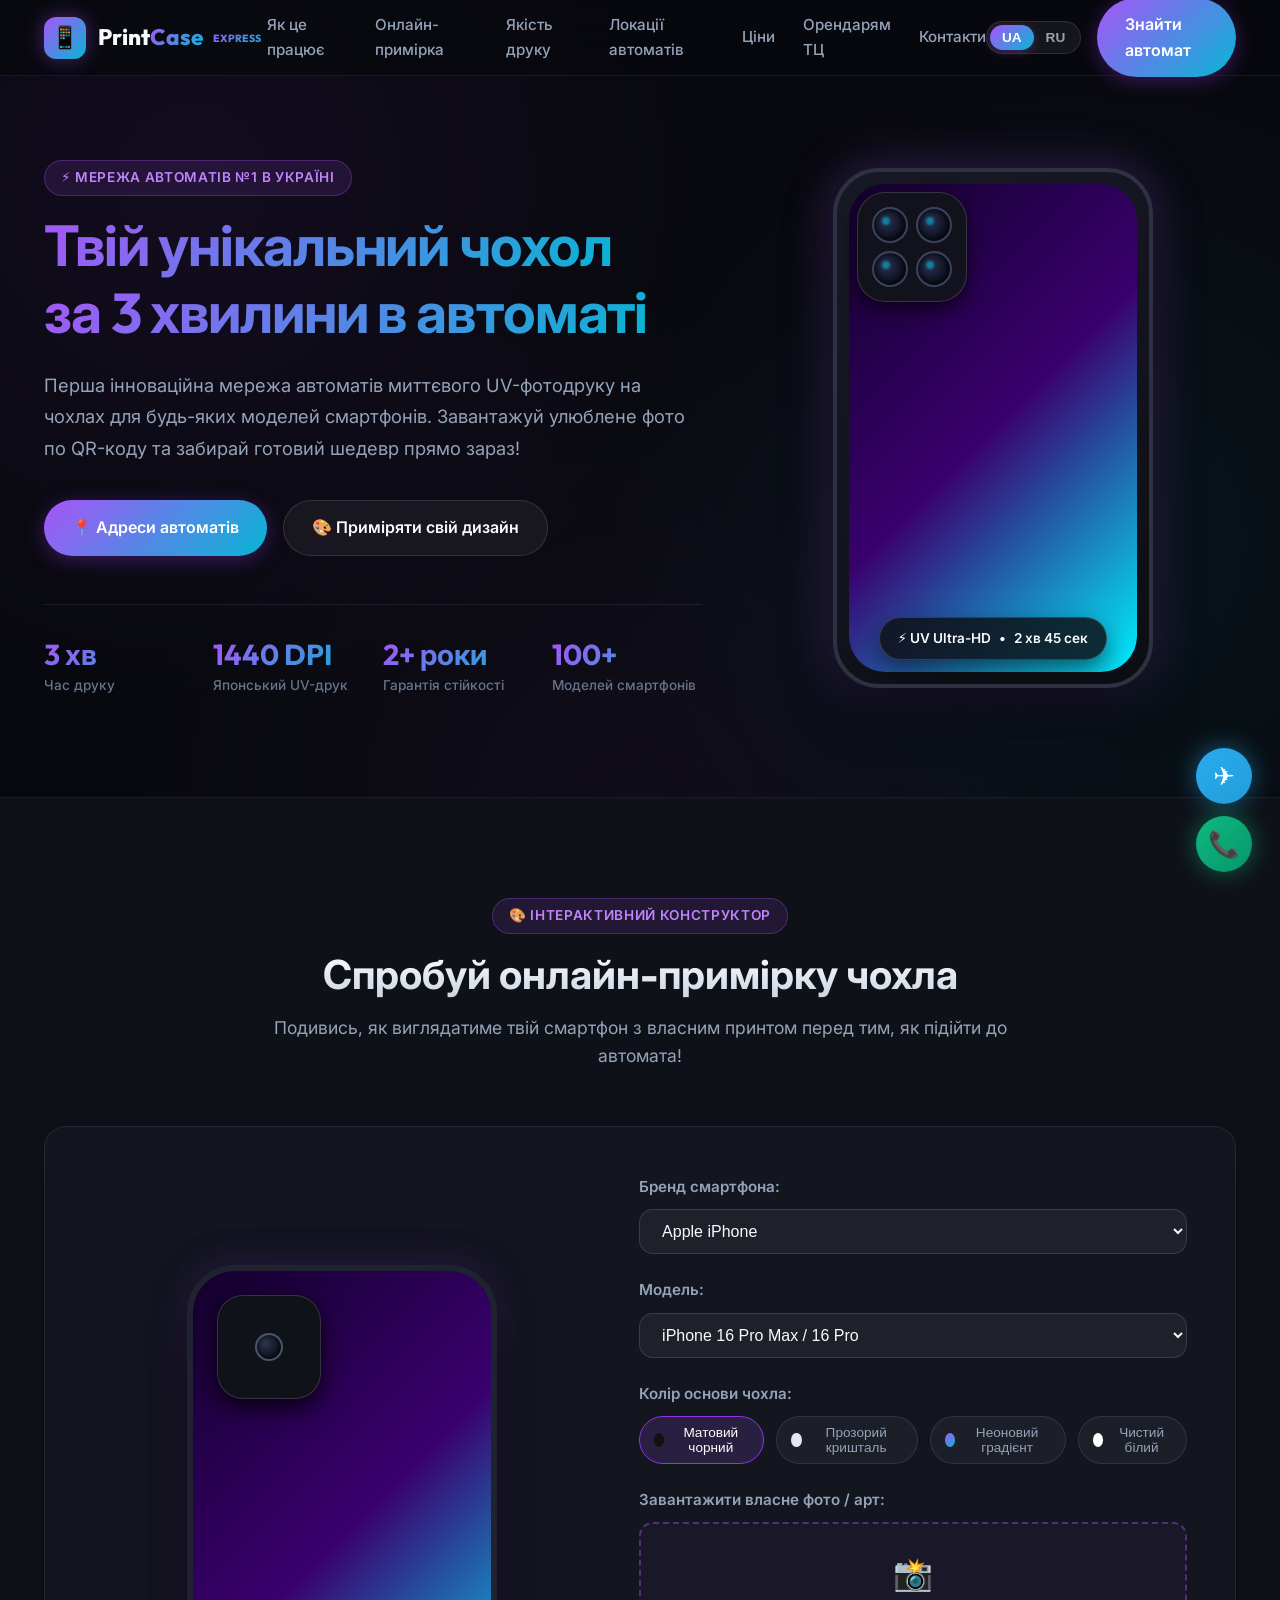
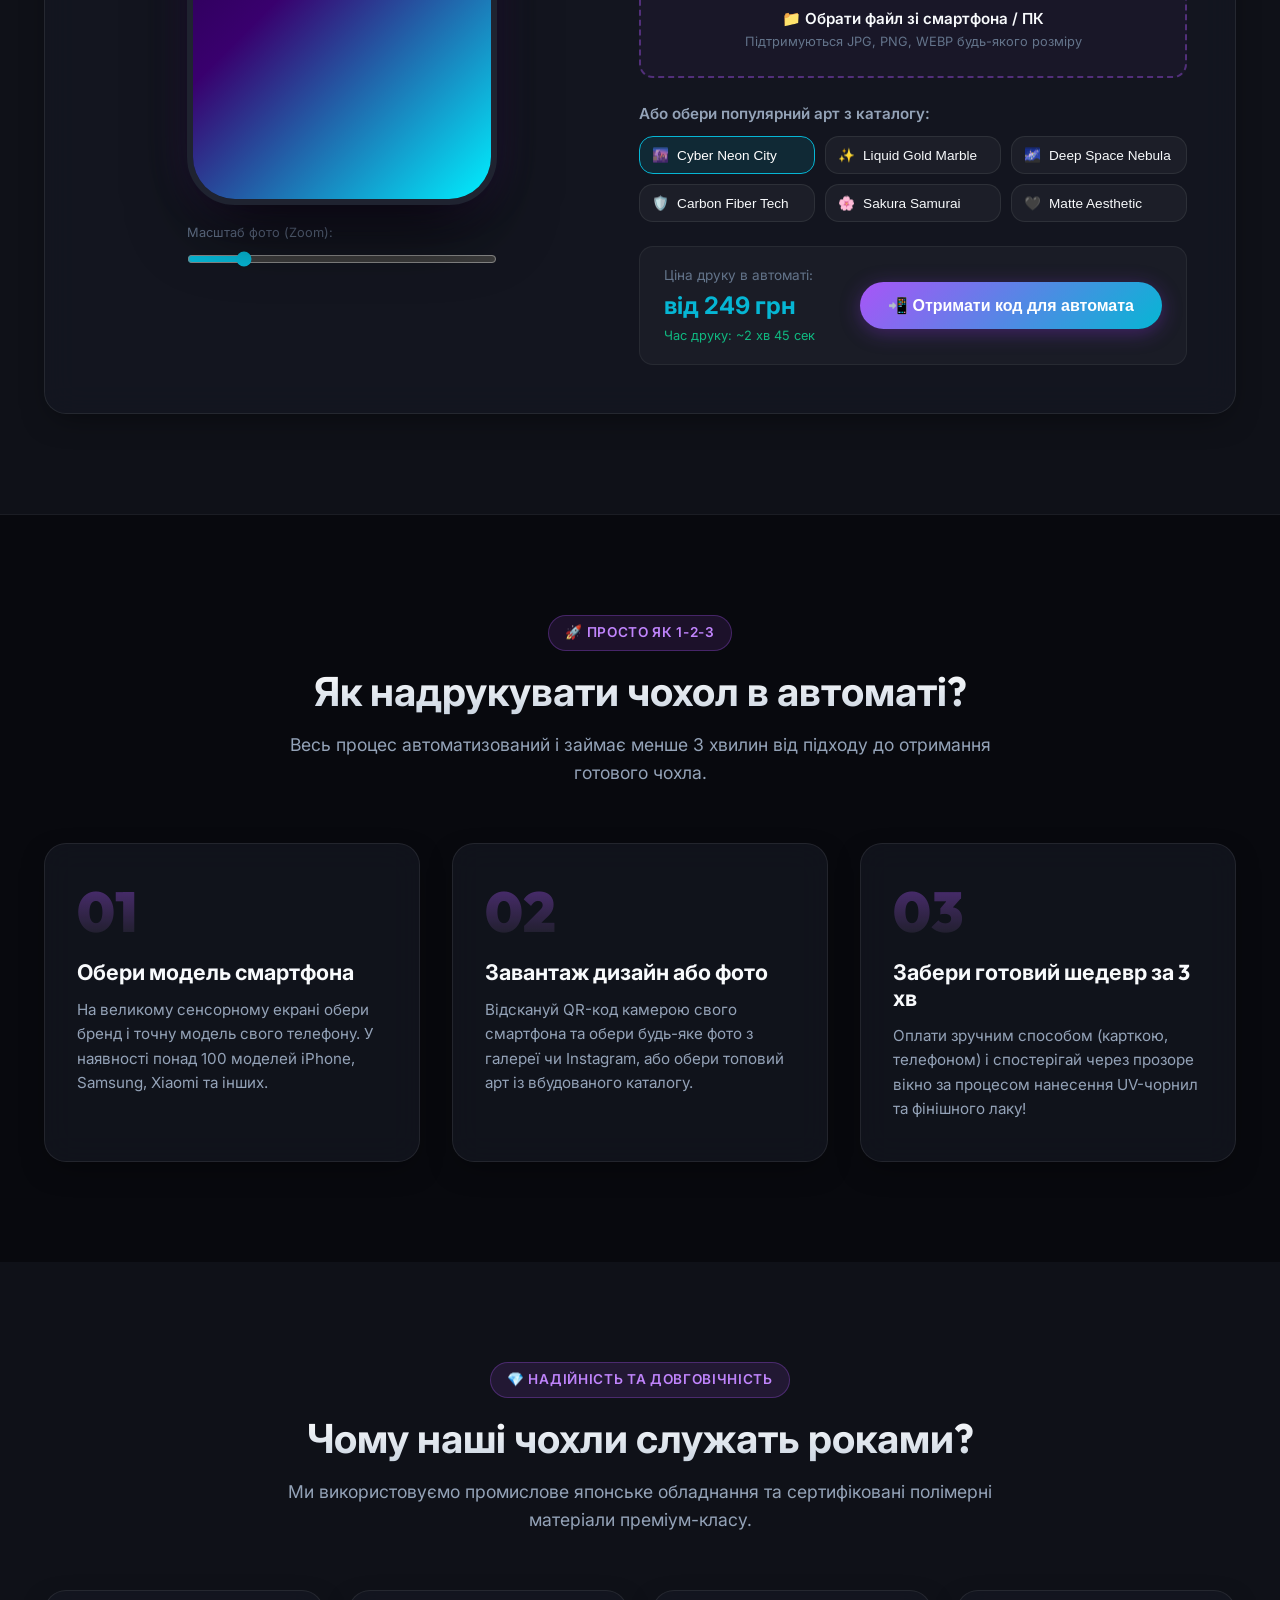
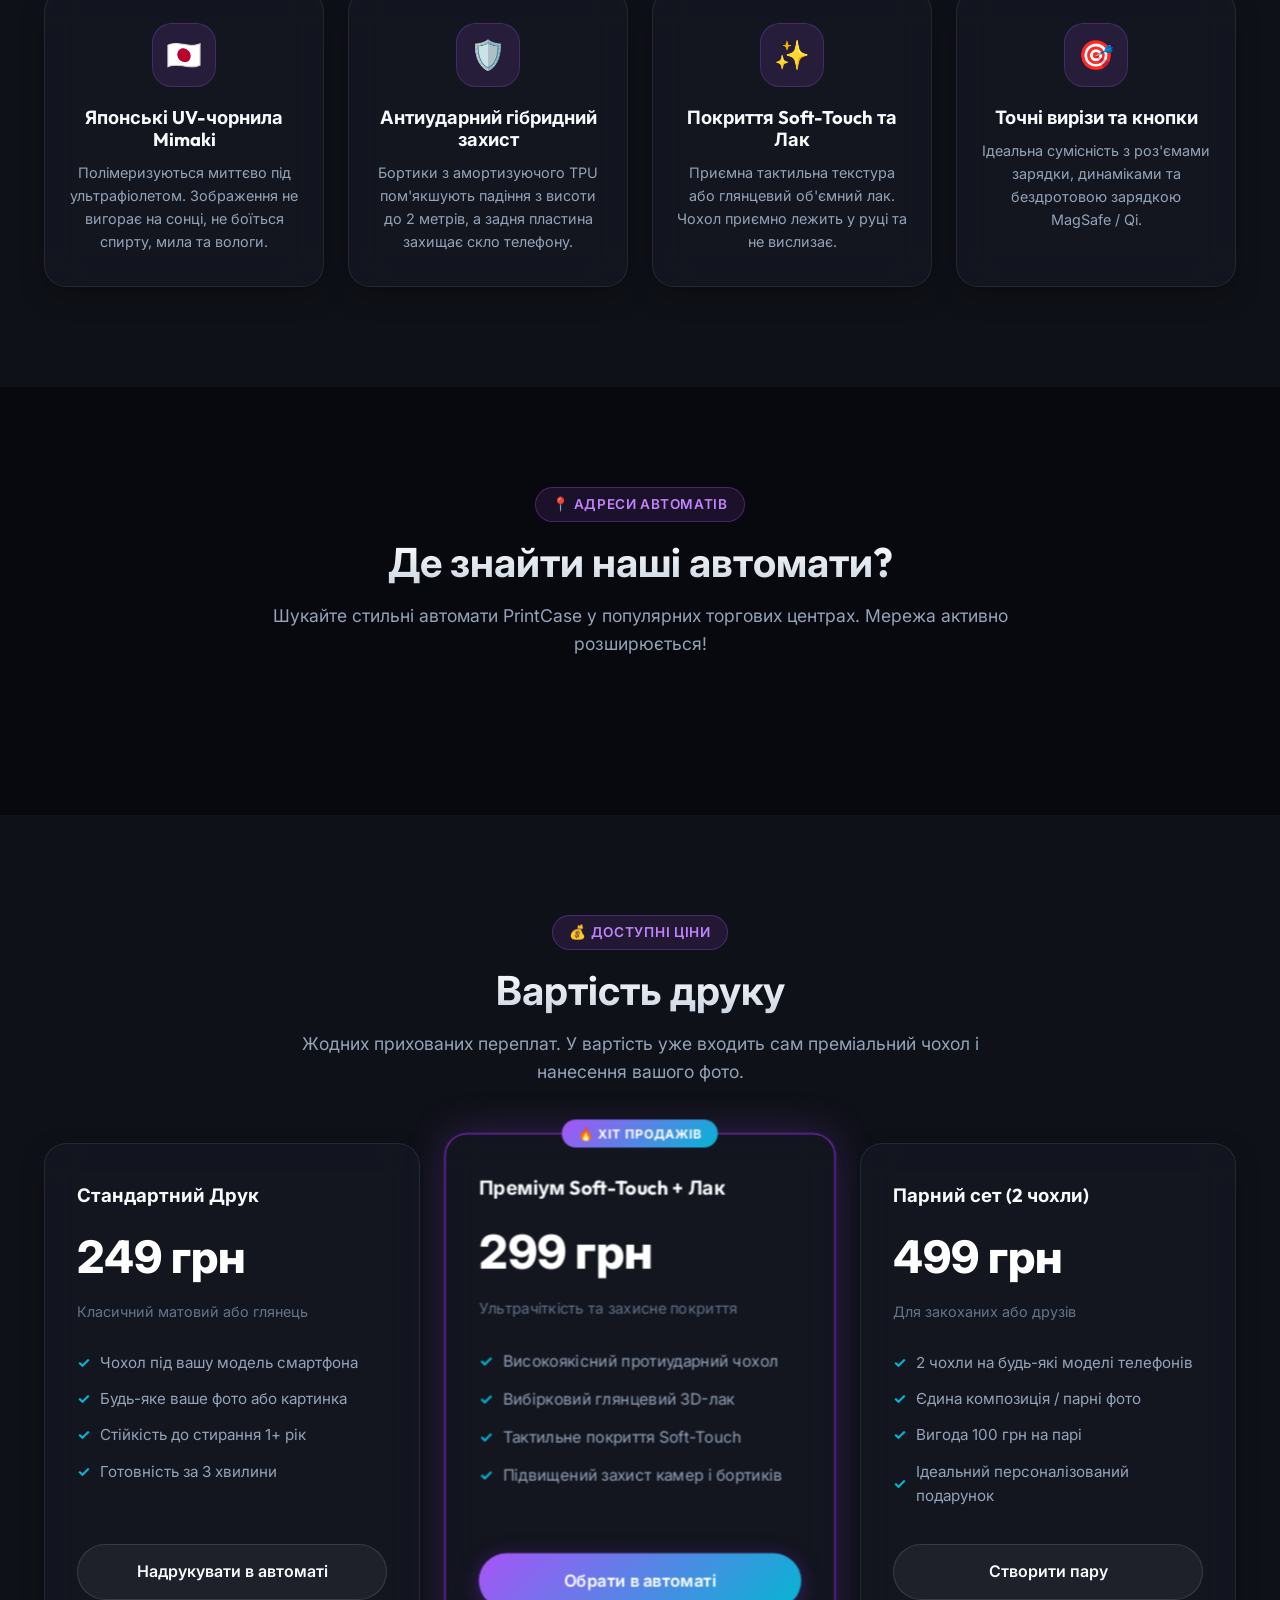
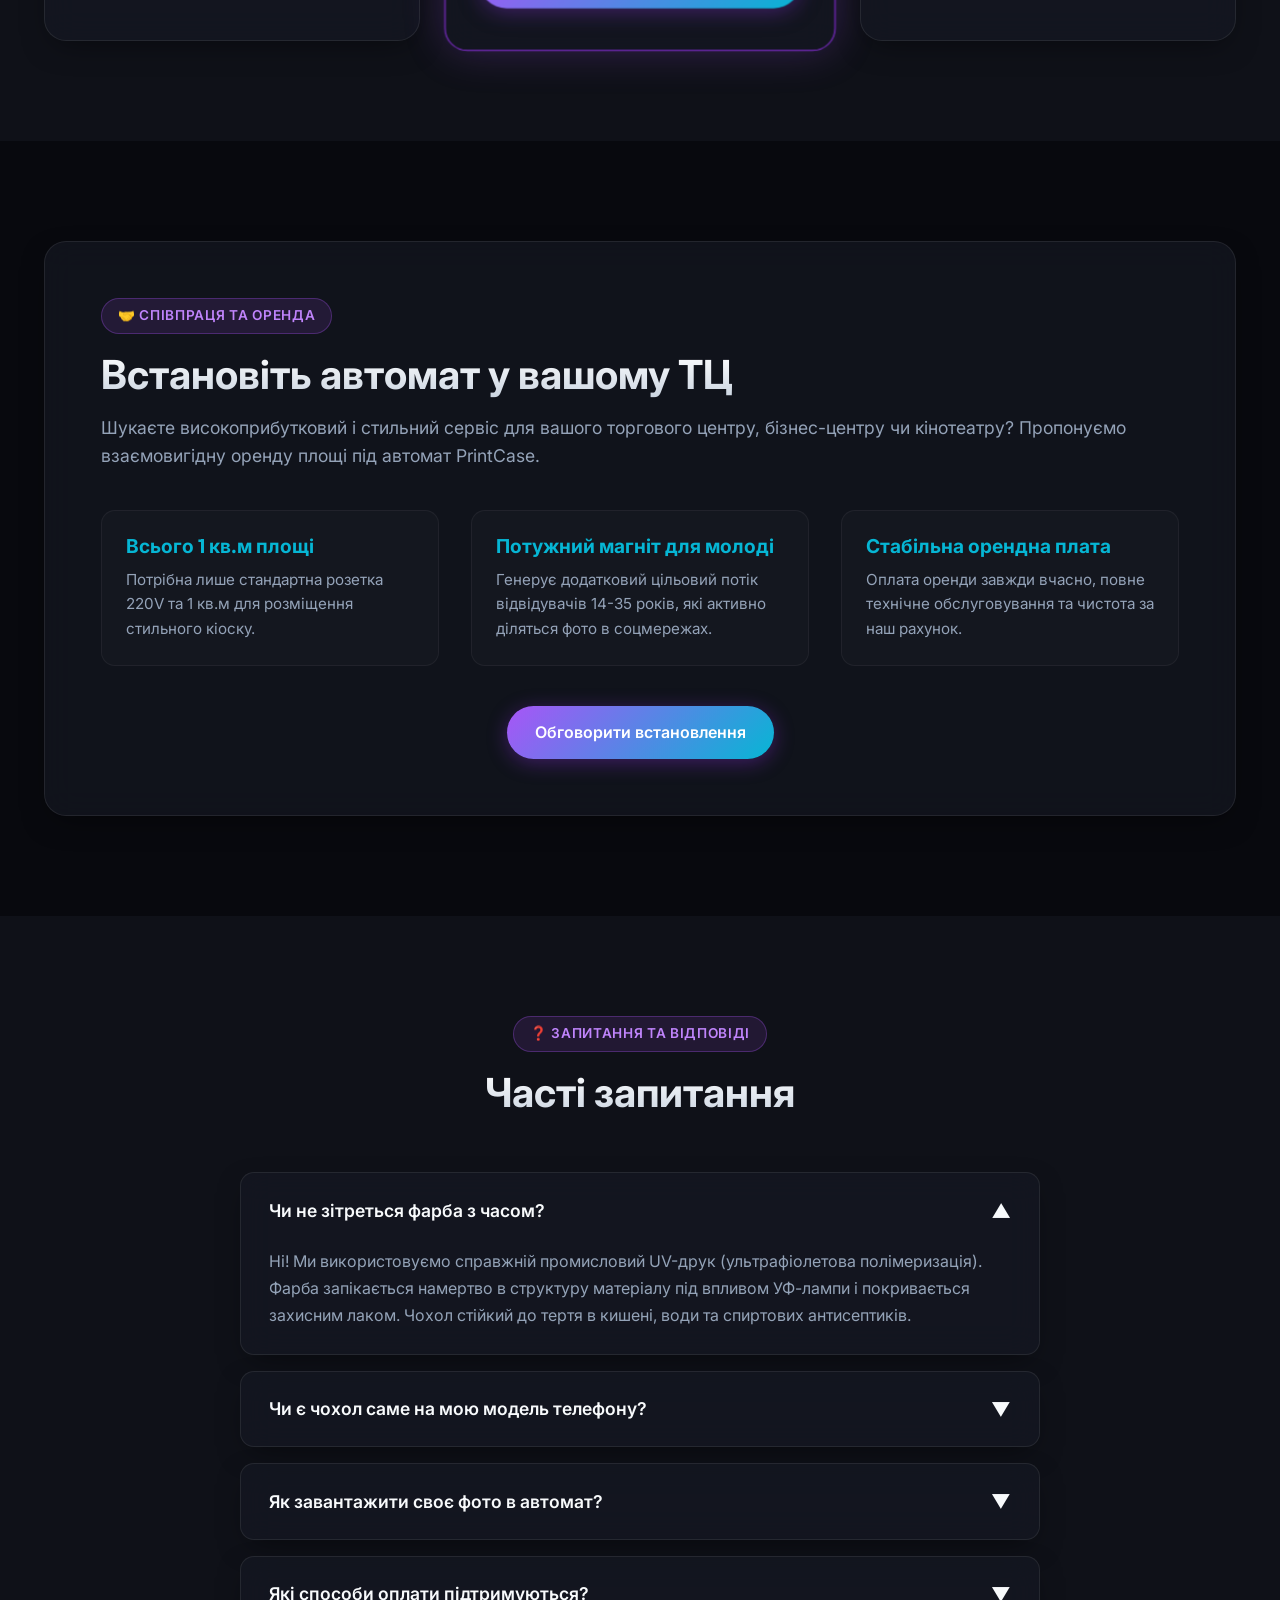
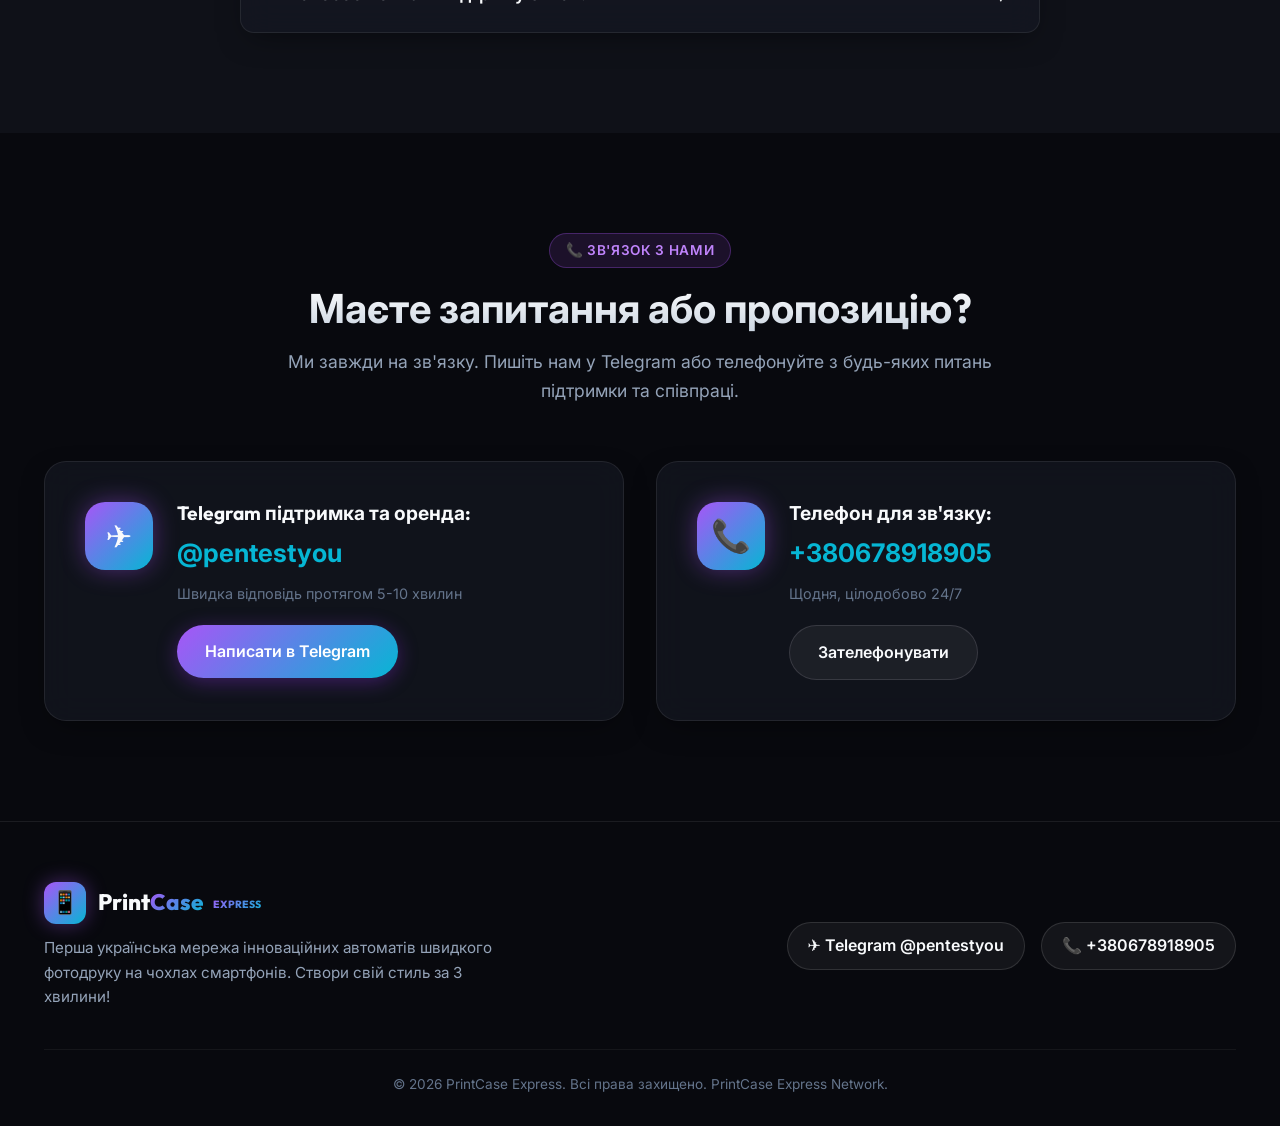
==== index.html @ 0863d21d "Initial commit: PrintCase Express website with UA/RU i18n, interactive designer, locations and Rende" ====
<!DOCTYPE html>
<html lang="uk">
<head>
  <meta charset="UTF-8">
  <meta name="viewport" content="width=device-width, initial-scale=1.0">
  <title>PrintCase Express — Мережа автоматів миттєвого фотодруку на чохлах</title>
  <meta name="description" content="Друк твого фото на чохлі для будь-якого смартфона за 3 хвилини в інноваційних автоматах PrintCase. ТЦ «Орнава», Тернопіль.">
  
  <!-- Favicon -->
  <link rel="icon" href="data:image/svg+xml,<svg xmlns=%22http://www.w3.org/2000/svg%22 viewBox=%220%22 0 100 100%22><text y=%22.9em%22 font-size=%2290%22>📱</text></svg>">

  <!-- Google Fonts: Inter & Outfit -->
  <link rel="preconnect" href="https://fonts.googleapis.com">
  <link rel="preconnect" href="https://fonts.gstatic.com" crossorigin>
  <link href="https://fonts.googleapis.com/css2?family=Inter:wght@400;500;600;700&family=Outfit:wght@600;700;800;900&display=swap" rel="stylesheet">

  <!-- CSS Stylesheet -->
  <link rel="stylesheet" href="css/style.css">
</head>
<body>

  <!-- ── Header / Navbar ──────────────────────────────────────── -->
  <header class="header">
    <div class="container header-container">
      <a href="#" class="logo">
        <div class="logo-icon">📱</div>
        <div class="logo-text">Print<span>Case</span><span class="logo-tag">EXPRESS</span></div>
      </a>

      <nav class="nav-links" id="nav-menu">
        <a href="#how-it-works" class="nav-link" data-i18n="nav_how">Як це працює</a>
        <a href="#designer" class="nav-link" data-i18n="nav_designer">Онлайн-примірка</a>
        <a href="#quality" class="nav-link" data-i18n="nav_quality">Якість друку</a>
        <a href="#locations" class="nav-link" data-i18n="nav_locations">Локації автоматів</a>
        <a href="#pricing" class="nav-link" data-i18n="nav_pricing">Ціни</a>
        <a href="#partner" class="nav-link" data-i18n="nav_partner">Орендарям ТЦ</a>
        <a href="#contacts" class="nav-link" data-i18n="nav_contacts">Контакти</a>
      </nav>

      <div class="header-actions">
        <!-- Language Switcher: UK / RU -->
        <div class="lang-switcher">
          <button type="button" class="lang-btn active" data-lang="uk">UA</button>
          <button type="button" class="lang-btn" data-lang="ru">RU</button>
        </div>

        <a href="#locations" class="btn-primary header-cta" data-i18n="nav_cta">Знайти автомат</a>

        <button type="button" class="burger-btn" id="burger-btn" aria-label="Меню">
          ☰
        </button>
      </div>
    </div>
  </header>

  <!-- ── Hero Section ─────────────────────────────────────────── -->
  <section class="hero-section">
    <div class="container hero-grid">
      <div class="hero-content">
        <div class="section-badge" data-i18n="hero_badge">⚡ МЕРЕЖА АВТОМАТІВ №1 В УКРАЇНІ</div>
        <h1 class="hero-title">
          <span data-i18n="hero_title_1">Твій унікальний чохол</span><br>
          <span data-i18n="hero_title_2">за 3 хвилини в автоматі</span>
        </h1>
        <p class="hero-desc" data-i18n="hero_desc">
          Перша інноваційна мережа автоматів миттєвого UV-фотодруку на чохлах для будь-яких моделей смартфонів. Завантажуй улюблене фото по QR-коду та забирай готовий шедевр прямо зараз!
        </p>

        <div class="hero-buttons">
          <a href="#locations" class="btn-primary" data-i18n="hero_btn_locations">📍 Адреси автоматів</a>
          <a href="#designer" class="btn-secondary" data-i18n="hero_btn_designer">🎨 Приміряти свій дизайн</a>
        </div>

        <div class="hero-stats">
          <div class="stat-item">
            <h3 data-i18n="hero_stat_1_val">3 хв</h3>
            <p data-i18n="hero_stat_1_lbl">Час друку</p>
          </div>
          <div class="stat-item">
            <h3 data-i18n="hero_stat_2_val">1440 DPI</h3>
            <p data-i18n="hero_stat_2_lbl">Японський UV-друк</p>
          </div>
          <div class="stat-item">
            <h3 data-i18n="hero_stat_3_val">2+ роки</h3>
            <p data-i18n="hero_stat_3_lbl">Гарантія стійкості</p>
          </div>
          <div class="stat-item">
            <h3 data-i18n="hero_stat_4_val">100+</h3>
            <p data-i18n="hero_stat_4_lbl">Моделей смартфонів</p>
          </div>
        </div>
      </div>

      <!-- Hero Visual Phone Showcase -->
      <div class="hero-visual">
        <div class="showcase-phone-card">
          <div class="showcase-art-surface"></div>
          <div class="camera-island">
            <div class="lens-grid">
              <div class="lens"></div>
              <div class="lens"></div>
              <div class="lens"></div>
              <div class="lens"></div>
            </div>
          </div>
          <div class="showcase-badge-floating">
            <span>⚡ UV Ultra-HD</span>
            <span>•</span>
            <span>2 хв 45 сек</span>
          </div>
        </div>
      </div>
    </div>
  </section>

  <!-- ── Interactive Case Designer Simulator ──────────────────── -->
  <section class="designer-section" id="designer">
    <div class="container">
      <div class="section-header">
        <div class="section-badge" data-i18n="designer_badge">🎨 ІНТЕРАКТИВНИЙ КОНСТРУКТОР</div>
        <h2 class="section-title" data-i18n="designer_title">Спробуй онлайн-примірку чохла</h2>
        <p class="section-desc" data-i18n="designer_desc">
          Подивись, як виглядатиме твій смартфон з власним принтом перед тим, як підійти до автомата!
        </p>
      </div>

      <div class="glass-card designer-wrapper">
        <!-- Phone Visual Mockup -->
        <div class="phone-preview-col">
          <div class="phone-mockup-wrapper" id="phone-mockup" data-base-color="black">
            <div class="case-surface" id="case-print-surface"></div>
            <div class="camera-island iphone-pro" id="camera-cutout">
              <div class="camera-lens-sim"></div>
            </div>
          </div>
          <div style="margin-top: 18px; width: 100%; max-width: 310px;">
            <label style="font-size: 0.8rem; color: var(--text-muted); display: block; margin-bottom: 6px;">Масштаб фото (Zoom):</label>
            <input type="range" id="scale-range" min="0.8" max="2" step="0.05" value="1" style="width: 100%; accent-color: var(--accent-cyan);">
          </div>
        </div>

        <!-- Simulator Controls -->
        <div class="designer-controls">
          <!-- 1. Brand & Model -->
          <div class="control-group">
            <label data-i18n="designer_brand_label">Бренд смартфона:</label>
            <select class="select-custom" id="designer-brand">
              <option value="apple">Apple iPhone</option>
              <option value="samsung">Samsung Galaxy</option>
              <option value="xiaomi">Xiaomi / Redmi / POCO</option>
            </select>
          </div>

          <div class="control-group">
            <label data-i18n="designer_model_label">Модель:</label>
            <select class="select-custom" id="designer-model">
              <!-- Динамічно заповнюється скриптом -->
            </select>
          </div>

          <!-- 2. Case Base Color -->
          <div class="control-group">
            <label data-i18n="designer_case_color_label">Колір основи чохла:</label>
            <div class="color-swatches-grid">
              <button type="button" class="color-swatch active" data-color="black">
                <span class="swatch-circle" style="background: #111;"></span>
                <span data-i18n="color_black">Матовий чорний</span>
              </button>
              <button type="button" class="color-swatch" data-color="clear">
                <span class="swatch-circle" style="background: #e2e8f0;"></span>
                <span data-i18n="color_clear">Прозорий</span>
              </button>
              <button type="button" class="color-swatch" data-color="neon">
                <span class="swatch-circle" style="background: linear-gradient(135deg, #a855f7, #06b6d4);"></span>
                <span data-i18n="color_neon">Неон</span>
              </button>
              <button type="button" class="color-swatch" data-color="white">
                <span class="swatch-circle" style="background: #ffffff;"></span>
                <span data-i18n="color_white">Білий</span>
              </button>
            </div>
          </div>

          <!-- 3. Photo Upload -->
          <div class="control-group">
            <label data-i18n="designer_upload_label">Завантажити власне фото / арт:</label>
            <div class="upload-box">
              <input type="file" id="case-file-upload" accept="image/*">
              <div class="upload-icon">📸</div>
              <div class="upload-text" data-i18n="designer_upload_btn">📁 Обрати файл зі смартфона / ПК</div>
              <div class="upload-sub">Підтримуються JPG, PNG, WEBP будь-якого розміру</div>
            </div>
          </div>

          <!-- 4. Quick Presets -->
          <div class="control-group">
            <label data-i18n="designer_presets_label">Або обери популярний арт з каталогу:</label>
            <div class="presets-grid" id="presets-container"></div>
          </div>

          <div class="designer-summary">
            <div>
              <div style="font-size: 0.85rem; color: var(--text-muted);" data-i18n="designer_price_from">Ціна друку в автоматі:</div>
              <div class="summary-price-val">від 249 грн</div>
              <div style="font-size: 0.8rem; color: var(--accent-green);" data-i18n="designer_time_est">Час друку: ~2 хв 45 сек</div>
            </div>
            <button type="button" class="btn-primary" id="btn-generate-code" data-i18n="designer_generate_code">
              📲 Отримати код для автомата
            </button>
          </div>
        </div>
      </div>
    </div>
  </section>

  <!-- ── Steps (How It Works) ─────────────────────────────────── -->
  <section class="how-section" id="how-it-works">
    <div class="container">
      <div class="section-header">
        <div class="section-badge" data-i18n="how_badge">🚀 ПРОСТО ЯК 1-2-3</div>
        <h2 class="section-title" data-i18n="how_title">Як надрукувати чохол в автоматі?</h2>
        <p class="section-desc" data-i18n="how_desc">
          Весь процес автоматизований і займає менше 3 хвилин від підходу до отримання готового чохла.
        </p>
      </div>

      <div class="steps-grid">
        <div class="glass-card step-card">
          <div class="step-num" data-i18n="step_1_num">01</div>
          <h3 data-i18n="step_1_title">Обери модель смартфона</h3>
          <p data-i18n="step_1_desc">
            На великому сенсорному екрані обери бренд і точну модель свого телефону. У наявності понад 100 моделей iPhone, Samsung, Xiaomi та інших.
          </p>
        </div>

        <div class="glass-card step-card">
          <div class="step-num" data-i18n="step_2_num">02</div>
          <h3 data-i18n="step_2_title">Завантаж дизайн або фото</h3>
          <p data-i18n="step_2_desc">
            Відскануй QR-код камерою свого смартфона та обери будь-яке фото з галереї чи Instagram, або обери топовий арт із вбудованого каталогу.
          </p>
        </div>

        <div class="glass-card step-card">
          <div class="step-num" data-i18n="step_3_num">03</div>
          <h3 data-i18n="step_3_title">Забери готовий шедевр за 3 хв</h3>
          <p data-i18n="step_3_desc">
            Оплати зручним способом (карткою, телефоном) і спостерігай через прозоре вікно за процесом нанесення UV-чорнил та фінішного лаку!
          </p>
        </div>
      </div>
    </div>
  </section>

  <!-- ── Quality & Technology ─────────────────────────────────── -->
  <section class="quality-section" id="quality">
    <div class="container">
      <div class="section-header">
        <div class="section-badge" data-i18n="quality_badge">💎 НАДІЙНІСТЬ ТА ДОВГОВІЧНІСТЬ</div>
        <h2 class="section-title" data-i18n="quality_title">Чому наші чохли служать роками?</h2>
        <p class="section-desc" data-i18n="quality_desc">
          Ми використовуємо промислове японське обладнання та сертифіковані полімерні матеріали преміум-класу.
        </p>
      </div>

      <div class="features-grid">
        <div class="glass-card feat-card">
          <div class="feat-icon-box">🇯🇵</div>
          <h3 data-i18n="feat_1_title">Японські UV-чорнила Mimaki</h3>
          <p data-i18n="feat_1_desc">Полімеризуються миттєво під ультрафіолетом. Зображення не вигорає на сонці, не боїться спирту, мила та вологи.</p>
        </div>

        <div class="glass-card feat-card">
          <div class="feat-icon-box">🛡️</div>
          <h3 data-i18n="feat_2_title">Антиударний гібридний захист</h3>
          <p data-i18n="feat_2_desc">Бортики з амортизуючого TPU пом'якшують падіння з висоти до 2 метрів, а задня пластина захищає скло телефону.</p>
        </div>

        <div class="glass-card feat-card">
          <div class="feat-icon-box">✨</div>
          <h3 data-i18n="feat_3_title">Покриття Soft-Touch та Лак</h3>
          <p data-i18n="feat_3_desc">Приємна тактильна текстура або глянцевий об'ємний лак. Чохол приємно лежить у руці та не вислизає.</p>
        </div>

        <div class="glass-card feat-card">
          <div class="feat-icon-box">🎯</div>
          <h3 data-i18n="feat_4_title">Точні вирізи та кнопки</h3>
          <p data-i18n="feat_4_desc">Ідеальна сумісність з роз'ємами зарядки, динаміками та бездротовою зарядкою MagSafe / Qi.</p>
        </div>
      </div>
    </div>
  </section>

  <!-- ── Locations Section ────────────────────────────────────── -->
  <section class="locations-section" id="locations">
    <div class="container">
      <div class="section-header">
        <div class="section-badge" data-i18n="locations_badge">📍 АДРЕСИ АВТОМАТІВ</div>
        <h2 class="section-title" data-i18n="locations_title">Де знайти наші автомати?</h2>
        <p class="section-desc" data-i18n="locations_desc">
          Шукайте стильні автомати PrintCase у популярних торгових центрах. Мережа активно розширюється!
        </p>
      </div>

      <!-- Список локацій генерується динамічно з locations.js -->
      <div class="locations-grid" id="locations-grid"></div>
    </div>
  </section>

  <!-- ── Pricing Section ──────────────────────────────────────── -->
  <section class="pricing-section" id="pricing">
    <div class="container">
      <div class="section-header">
        <div class="section-badge" data-i18n="pricing_badge">💰 ДОСТУПНІ ЦІНИ</div>
        <h2 class="section-title" data-i18n="pricing_title">Вартість друку</h2>
        <p class="section-desc" data-i18n="pricing_desc">
          Жодних прихованих переплат. У вартість уже входить сам преміальний чохол і нанесення вашого фото.
        </p>
      </div>

      <div class="pricing-grid">
        <div class="glass-card pricing-card">
          <h3 data-i18n="price_card_1_title">Стандартний Друк</h3>
          <div class="price-val" data-i18n="price_card_1_cost">249 грн</div>
          <div class="price-sub" data-i18n="price_card_1_sub">Класичний матовий або глянець</div>
          <ul class="price-features">
            <li><span class="feat-check">✓</span> <span data-i18n="price_card_1_f1">Чохол під вашу модель смартфона</span></li>
            <li><span class="feat-check">✓</span> <span data-i18n="price_card_1_f2">Будь-яке ваше фото або картинка</span></li>
            <li><span class="feat-check">✓</span> <span data-i18n="price_card_1_f3">Стійкість до стирання 1+ рік</span></li>
            <li><span class="feat-check">✓</span> <span data-i18n="price_card_1_f4">Готовність за 3 хвилини</span></li>
          </ul>
          <a href="#locations" class="btn-secondary" data-i18n="price_card_1_btn">Надрукувати в автоматі</a>
        </div>

        <div class="glass-card pricing-card featured">
          <div class="popular-badge" data-i18n="price_card_2_badge">🔥 ХІТ ПРОДАЖІВ</div>
          <h3 data-i18n="price_card_2_title">Преміум Soft-Touch + Лак</h3>
          <div class="price-val" data-i18n="price_card_2_cost">299 грн</div>
          <div class="price-sub" data-i18n="price_card_2_sub">Ультрачіткість та захисне покриття</div>
          <ul class="price-features">
            <li><span class="feat-check">✓</span> <span data-i18n="price_card_2_f1">Високоякісний протиударний чохол</span></li>
            <li><span class="feat-check">✓</span> <span data-i18n="price_card_2_f2">Вибірковий глянцевий 3D-лак</span></li>
            <li><span class="feat-check">✓</span> <span data-i18n="price_card_2_f3">Тактильне покриття Soft-Touch</span></li>
            <li><span class="feat-check">✓</span> <span data-i18n="price_card_2_f4">Підвищений захист камер і бортиків</span></li>
          </ul>
          <a href="#locations" class="btn-primary" data-i18n="price_card_2_btn">Обрати в автоматі</a>
        </div>

        <div class="glass-card pricing-card">
          <h3 data-i18n="price_card_3_title">Парний сет (2 чохли)</h3>
          <div class="price-val" data-i18n="price_card_3_cost">499 грн</div>
          <div class="price-sub" data-i18n="price_card_3_sub">Для закоханих або друзів</div>
          <ul class="price-features">
            <li><span class="feat-check">✓</span> <span data-i18n="price_card_3_f1">2 чохли на будь-які моделі телефонів</span></li>
            <li><span class="feat-check">✓</span> <span data-i18n="price_card_3_f2">Єдина композиція / парні фото</span></li>
            <li><span class="feat-check">✓</span> <span data-i18n="price_card_3_f3">Вигода 100 грн на парі</span></li>
            <li><span class="feat-check">✓</span> <span data-i18n="price_card_3_f4">Ідеальний персоналізований подарунок</span></li>
          </ul>
          <a href="#locations" class="btn-secondary" data-i18n="price_card_3_btn">Створити пару</a>
        </div>
      </div>
    </div>
  </section>

  <!-- ── B2B / Partnership Section ────────────────────────────── -->
  <section class="partner-section" id="partner">
    <div class="container">
      <div class="glass-card partner-box">
        <div class="section-badge" data-i18n="partner_badge">🤝 СПІВПРАЦЯ ТА ОРЕНДА</div>
        <h2 class="section-title" data-i18n="partner_title">Встановіть автомат у вашому ТЦ</h2>
        <p class="section-desc" data-i18n="partner_desc">
          Шукаєте високоприбутковий і стильний сервіс для вашого торгового центру, бізнес-центру чи кінотеатру? Пропонуємо взаємовигідну оренду площі під автомат PrintCase.
        </p>

        <div class="partner-grid">
          <div class="partner-item">
            <h3 data-i18n="partner_f1_title">Всього 1 кв.м площі</h3>
            <p data-i18n="partner_f1_desc">Потрібна лише стандартна розетка 220V та 1 кв.м для розміщення стильного кіоску.</p>
          </div>
          <div class="partner-item">
            <h3 data-i18n="partner_f2_title">Потужний магніт для молоді</h3>
            <p data-i18n="partner_f2_desc">Генерує додатковий цільовий потік відвідувачів 14-35 років, які активно діляться фото в соцмережах.</p>
          </div>
          <div class="partner-item">
            <h3 data-i18n="partner_f3_title">Стабільна орендна плата</h3>
            <p data-i18n="partner_f3_desc">Оплата оренди завжди вчасно, повне технічне обслуговування та чистота за наш рахунок.</p>
          </div>
        </div>

        <div style="text-align: center; margin-top: 24px;">
          <a href="https://t.me/pentestyou" target="_blank" rel="noopener noreferrer" class="btn-primary" data-i18n="partner_btn">
            💬 Обговорити встановлення
          </a>
        </div>
      </div>
    </div>
  </section>

  <!-- ── FAQ Section ──────────────────────────────────────────── -->
  <section class="faq-section">
    <div class="container">
      <div class="section-header">
        <div class="section-badge" data-i18n="faq_badge">❓ ЗАПИТАННЯ ТА ВІДПОВІДІ</div>
        <h2 class="section-title" data-i18n="faq_title">Часті запитання</h2>
      </div>

      <div class="faq-container">
        <div class="glass-card faq-item open">
          <div class="faq-question">
            <span data-i18n="faq_q1">Чи не зітреться фарба з часом?</span>
            <span class="faq-arrow">▼</span>
          </div>
          <div class="faq-answer" data-i18n="faq_a1">
            Ні! Ми використовуємо справжній промисловий UV-друк (ультрафіолетова полімеризація). Фарба запікається намертво в структуру матеріалу під впливом УФ-лампи і покривається захисним лаком. Чохол стійкий до тертя в кишені, води та спиртових антисептиків.
          </div>
        </div>

        <div class="glass-card faq-item">
          <div class="faq-question">
            <span data-i18n="faq_q2">Чи є чохол саме на мою модель телефону?</span>
            <span class="faq-arrow">▼</span>
          </div>
          <div class="faq-answer" data-i18n="faq_a2">
            Так! Наші автомати оснащені запасом найпопулярніших чохлів: від iPhone 11 до iPhone 16 Pro Max, а також флагмани та хіти Samsung Galaxy, Xiaomi, Redmi, POCO. Навіть якщо моделі немає в наявності прямо зараз, ви можете оформити доставку прямо біля автомата.
          </div>
        </div>

        <div class="glass-card faq-item">
          <div class="faq-question">
            <span data-i18n="faq_q3">Як завантажити своє фото в автомат?</span>
            <span class="faq-arrow">▼</span>
          </div>
          <div class="faq-answer" data-i18n="faq_a3">
            Дуже легко! На екрані автомата з'явиться QR-код. Ви скануєте його камерою телефону, відкривається проста сторінка, куди ви завантажуєте фото з галереї. Ніяких проводів, додатків чи реєстрацій не потрібно!
          </div>
        </div>

        <div class="glass-card faq-item">
          <div class="faq-question">
            <span data-i18n="faq_q4">Які способи оплати підтримуються?</span>
            <span class="faq-arrow">▼</span>
          </div>
          <div class="faq-answer" data-i18n="faq_a4">
            Автомат приймає безконтактну оплату будь-якими банківськими картками (Visa, Mastercard), Apple Pay, Google Pay, а також готівкові купюри.
          </div>
        </div>
      </div>
    </div>
  </section>

  <!-- ── Contacts Section ─────────────────────────────────────── -->
  <section class="contact-section" id="contacts">
    <div class="container">
      <div class="section-header">
        <div class="section-badge" data-i18n="contact_badge">📞 ЗВ'ЯЗОК З НАМИ</div>
        <h2 class="section-title" data-i18n="contact_title">Маєте запитання або пропозицію?</h2>
        <p class="section-desc" data-i18n="contact_desc">
          Ми завжди на зв'язку. Пишіть нам у Telegram або телефонуйте з будь-яких питань підтримки та співпраці.
        </p>
      </div>

      <div class="contact-grid">
        <!-- Telegram Contact Card -->
        <div class="glass-card contact-card">
          <div class="contact-icon-large">✈️</div>
          <div class="contact-info">
            <h3 data-i18n="contact_tg_title">Telegram підтримка та оренда:</h3>
            <div class="contact-val">@pentestyou</div>
            <p class="contact-sub">Швидка відповідь протягом 5-10 хвилин</p>
            <a href="https://t.me/pentestyou" target="_blank" rel="noopener noreferrer" class="btn-primary" data-i18n="contact_btn_tg">
              Написати в Telegram
            </a>
          </div>
        </div>

        <!-- Phone Contact Card -->
        <div class="glass-card contact-card">
          <div class="contact-icon-large">📞</div>
          <div class="contact-info">
            <h3 data-i18n="contact_phone_title">Телефон для зв'язку:</h3>
            <div class="contact-val copy-phone" style="cursor: pointer;" title="Клікніть, щоб скопіювати">+380678918905</div>
            <p class="contact-sub" data-i18n="contact_hours_val">Щодня, цілодобово 24/7 (клікніть для копіювання)</p>
            <a href="tel:+380678918905" class="btn-secondary" data-i18n="contact_btn_call">
              Зателефонувати
            </a>
          </div>
        </div>
      </div>
    </div>
  </section>

  <!-- ── Footer ───────────────────────────────────────────────── -->
  <footer class="footer">
    <div class="container">
      <div class="footer-top">
        <div>
          <a href="#" class="logo">
            <div class="logo-icon">📱</div>
            <div class="logo-text">Print<span>Case</span><span class="logo-tag">EXPRESS</span></div>
          </a>
          <p class="footer-desc" data-i18n="footer_desc">
            Перша українська мережа інноваційних автоматів швидкого фотодруку на чохлах смартфонів. Створи свій стиль за 3 хвилини!
          </p>
        </div>

        <div style="display: flex; gap: 16px; align-items: center;">
          <a href="https://t.me/pentestyou" target="_blank" rel="noopener noreferrer" class="btn-secondary" style="padding: 10px 20px;">
            ✈️ Telegram @pentestyou
          </a>
          <a href="tel:+380678918905" class="btn-secondary" style="padding: 10px 20px;">
            📞 +380678918905
          </a>
        </div>
      </div>

      <div class="footer-bottom">
        <p>© 2026 PrintCase Express. <span data-i18n="footer_rights">Всі права захищено.</span></p>
      </div>
    </div>
  </footer>

  <!-- ── Floating Action Buttons (Telegram & Call) ────────────── -->
  <div class="floating-widget">
    <a href="https://t.me/pentestyou" target="_blank" rel="noopener noreferrer" class="floating-btn floating-tg" title="Написати в Telegram">
      ✈️
    </a>
    <a href="tel:+380678918905" class="floating-btn floating-phone" title="Зателефонувати">
      📞
    </a>
  </div>

  <!-- ── Modal: Vending QR & Code ─────────────────────────────── -->
  <div class="modal-overlay" id="qr-modal">
    <div class="modal-content">
      <button type="button" class="modal-close-btn" id="modal-close">✕</button>
      <h3 style="font-size: 1.5rem; margin-bottom: 8px;" data-i18n="designer_code_modal_title">Твій макет готовий!</h3>
      <p style="color: var(--text-secondary); font-size: 0.9rem;" data-i18n="designer_code_modal_desc">
        Покажи цей QR-код сканеру на автоматі або введи код для миттєвого друку:
      </p>

      <div class="qr-code-box">
        <!-- SVG Simulated QR Code -->
        <svg viewBox="0 0 100 100" fill="#111">
          <rect x="0" y="0" width="30" height="30" fill="#111"/>
          <rect x="5" y="5" width="20" height="20" fill="#fff"/>
          <rect x="10" y="10" width="10" height="10" fill="#111"/>
          <rect x="70" y="0" width="30" height="30" fill="#111"/>
          <rect x="75" y="5" width="20" height="20" fill="#fff"/>
          <rect x="80" y="10" width="10" height="10" fill="#111"/>
          <rect x="0" y="70" width="30" height="30" fill="#111"/>
          <rect x="5" y="75" width="20" height="20" fill="#fff"/>
          <rect x="10" y="80" width="10" height="10" fill="#111"/>
          <rect x="40" y="10" width="8" height="8"/>
          <rect x="50" y="20" width="8" height="8"/>
          <rect x="40" y="40" width="15" height="15"/>
          <rect x="70" y="45" width="10" height="8"/>
          <rect x="45" y="70" width="10" height="10"/>
          <rect x="75" y="75" width="12" height="12"/>
        </svg>
      </div>

      <div class="code-display" id="generated-code-value">PC-89104</div>
      <p style="color: var(--text-muted); font-size: 0.8rem; margin-bottom: 20px;">
        Локація: <b>ТЦ «Орнава», Тернопіль</b> (1-й поверх)
      </p>

      <a href="#locations" class="btn-primary" style="width: 100%;" onclick="document.getElementById('qr-modal').classList.remove('open')">
        📍 Знайти автомат у ТЦ
      </a>
    </div>
  </div>

  <!-- JavaScript Scripts -->
  <script src="js/locations.js"></script>
  <script src="js/i18n.js"></script>
  <script src="js/app.js"></script>
</body>
</html>
---- css/style.css ----
/* =======================================================================
   🎨 PRINTCASE EXPRESS — СТИЛІ ТА ДИЗАЙН ПРЕМІУМ-КЛАСУ
   ======================================================================= */

:root {
  --bg-primary: #08090e;
  --bg-secondary: #0f1118;
  --bg-tertiary: #161922;
  --bg-card: rgba(22, 25, 36, 0.65);
  --border-card: rgba(255, 255, 255, 0.08);
  --border-glow: rgba(168, 85, 247, 0.3);

  --accent-purple: #9333ea;
  --accent-cyan: #06b6d4;
  --accent-gradient: linear-gradient(135deg, #a855f7 0%, #06b6d4 100%);
  --accent-gradient-hover: linear-gradient(135deg, #c084fc 0%, #22d3ee 100%);
  --accent-gold: #fbbf24;
  --accent-green: #10b981;

  --text-primary: #f8fafc;
  --text-secondary: #94a3b8;
  --text-muted: #64748b;

  --font-main: 'Inter', system-ui, -apple-system, sans-serif;
  --font-heading: 'Outfit', 'Inter', system-ui, sans-serif;

  --radius-sm: 8px;
  --radius-md: 14px;
  --radius-lg: 22px;
  --radius-full: 9999px;

  --shadow-glow: 0 0 35px rgba(168, 85, 247, 0.25);
  --shadow-cyan: 0 0 30px rgba(6, 182, 212, 0.25);
}

* {
  margin: 0;
  padding: 0;
  box-sizing: border-box;
}

html {
  scroll-behavior: smooth;
  font-family: var(--font-main);
  background-color: var(--bg-primary);
  color: var(--text-primary);
}

body {
  overflow-x: hidden;
  background-image: 
    radial-gradient(circle at 15% 20%, rgba(147, 51, 234, 0.08) 0%, transparent 40%),
    radial-gradient(circle at 85% 60%, rgba(6, 182, 212, 0.07) 0%, transparent 40%),
    radial-gradient(circle at 50% 90%, rgba(168, 85, 247, 0.05) 0%, transparent 50%);
  background-attachment: fixed;
  line-height: 1.6;
}

a {
  text-decoration: none;
  color: inherit;
  transition: all 0.2s ease;
}

ul {
  list-style: none;
}

/* ── Container ─────────────────────────────────────────────────── */
.container {
  max-width: 1240px;
  margin: 0 auto;
  padding: 0 24px;
}

/* ── Glassmorphism Card ────────────────────────────────────────── */
.glass-card {
  background: var(--bg-card);
  backdrop-filter: blur(16px);
  -webkit-backdrop-filter: blur(16px);
  border: 1px solid var(--border-card);
  border-radius: var(--radius-lg);
  box-shadow: 0 10px 30px -10px rgba(0, 0, 0, 0.5);
  transition: transform 0.3s ease, border-color 0.3s ease, box-shadow 0.3s ease;
}

.glass-card:hover {
  border-color: rgba(168, 85, 247, 0.35);
  box-shadow: 0 15px 40px -10px rgba(147, 51, 234, 0.15);
}

/* ── Typography & Badges ───────────────────────────────────────── */
h1, h2, h3, h4 {
  font-family: var(--font-heading);
  font-weight: 700;
  line-height: 1.2;
}

.section-badge {
  display: inline-flex;
  align-items: center;
  gap: 8px;
  padding: 6px 16px;
  border-radius: var(--radius-full);
  background: rgba(168, 85, 247, 0.12);
  border: 1px solid rgba(168, 85, 247, 0.3);
  color: #c084fc;
  font-size: 0.85rem;
  font-weight: 600;
  text-transform: uppercase;
  letter-spacing: 0.05em;
  margin-bottom: 16px;
}

.section-header {
  text-align: center;
  max-width: 760px;
  margin: 0 auto 56px auto;
}

.section-title {
  font-size: 2.5rem;
  margin-bottom: 16px;
  background: linear-gradient(180deg, #ffffff 0%, #cbd5e1 100%);
  -webkit-background-clip: text;
  -webkit-text-fill-color: transparent;
}

.section-desc {
  color: var(--text-secondary);
  font-size: 1.1rem;
}

/* ── Buttons ───────────────────────────────────────────────────── */
.btn-primary {
  display: inline-flex;
  align-items: center;
  justify-content: center;
  gap: 10px;
  padding: 14px 28px;
  border-radius: var(--radius-full);
  background: var(--accent-gradient);
  color: #ffffff;
  font-weight: 600;
  font-size: 1rem;
  border: none;
  cursor: pointer;
  box-shadow: 0 4px 20px rgba(147, 51, 234, 0.35);
  transition: all 0.3s ease;
}

.btn-primary:hover {
  background: var(--accent-gradient-hover);
  transform: translateY(-2px);
  box-shadow: 0 8px 30px rgba(147, 51, 234, 0.5);
}

.btn-secondary {
  display: inline-flex;
  align-items: center;
  justify-content: center;
  gap: 10px;
  padding: 14px 28px;
  border-radius: var(--radius-full);
  background: rgba(255, 255, 255, 0.05);
  border: 1px solid rgba(255, 255, 255, 0.12);
  color: var(--text-primary);
  font-weight: 600;
  font-size: 1rem;
  cursor: pointer;
  transition: all 0.3s ease;
}

.btn-secondary:hover {
  background: rgba(255, 255, 255, 0.1);
  border-color: rgba(255, 255, 255, 0.3);
  transform: translateY(-2px);
}

/* ── Header / Navbar ───────────────────────────────────────────── */
.header {
  position: fixed;
  top: 0;
  left: 0;
  right: 0;
  z-index: 1000;
  background: rgba(8, 9, 14, 0.8);
  backdrop-filter: blur(20px);
  border-bottom: 1px solid rgba(255, 255, 255, 0.06);
  height: 76px;
  display: flex;
  align-items: center;
}

.header-container {
  display: flex;
  align-items: center;
  justify-content: space-between;
  width: 100%;
}

.logo {
  display: flex;
  align-items: center;
  gap: 12px;
  font-family: var(--font-heading);
  font-size: 1.4rem;
  font-weight: 800;
}

.logo-icon {
  width: 42px;
  height: 42px;
  border-radius: 12px;
  background: var(--accent-gradient);
  display: flex;
  align-items: center;
  justify-content: center;
  font-size: 1.4rem;
  box-shadow: 0 0 20px rgba(168, 85, 247, 0.4);
}

.logo-text span {
  background: var(--accent-gradient);
  -webkit-background-clip: text;
  -webkit-text-fill-color: transparent;
}

.logo-tag {
  font-size: 0.65rem;
  padding: 2px 6px;
  background: rgba(6, 182, 212, 0.2);
  color: var(--accent-cyan);
  border-radius: 4px;
  margin-left: 4px;
  vertical-align: middle;
}

.nav-links {
  display: flex;
  align-items: center;
  gap: 28px;
}

.nav-link {
  color: var(--text-secondary);
  font-weight: 500;
  font-size: 0.95rem;
}

.nav-link:hover {
  color: #ffffff;
}

.header-actions {
  display: flex;
  align-items: center;
  gap: 16px;
}

/* Language Switcher */
.lang-switcher {
  display: flex;
  align-items: center;
  background: rgba(255, 255, 255, 0.06);
  border: 1px solid rgba(255, 255, 255, 0.1);
  border-radius: var(--radius-full);
  padding: 3px;
}

.lang-btn {
  padding: 5px 12px;
  border-radius: var(--radius-full);
  border: none;
  background: transparent;
  color: var(--text-secondary);
  font-weight: 600;
  font-size: 0.85rem;
  cursor: pointer;
  transition: all 0.2s ease;
}

.lang-btn.active {
  background: var(--accent-gradient);
  color: #ffffff;
  box-shadow: 0 2px 10px rgba(168, 85, 247, 0.3);
}

.burger-btn {
  display: none;
  background: transparent;
  border: none;
  color: #ffffff;
  font-size: 1.6rem;
  cursor: pointer;
}

/* ── Hero Section ──────────────────────────────────────────────── */
.hero-section {
  padding: 160px 0 100px 0;
  position: relative;
}

.hero-grid {
  display: grid;
  grid-template-columns: 1.15fr 0.85fr;
  align-items: center;
  gap: 48px;
}

.hero-title {
  font-size: 3.5rem;
  margin-bottom: 24px;
  letter-spacing: -0.02em;
}

.hero-title span {
  background: var(--accent-gradient);
  -webkit-background-clip: text;
  -webkit-text-fill-color: transparent;
}

.hero-desc {
  color: var(--text-secondary);
  font-size: 1.15rem;
  line-height: 1.7;
  margin-bottom: 36px;
}

.hero-buttons {
  display: flex;
  gap: 16px;
  flex-wrap: wrap;
  margin-bottom: 48px;
}

.hero-stats {
  display: grid;
  grid-template-columns: repeat(4, 1fr);
  gap: 20px;
  padding-top: 32px;
  border-top: 1px solid rgba(255, 255, 255, 0.08);
}

.stat-item h3 {
  font-size: 1.8rem;
  background: var(--accent-gradient);
  -webkit-background-clip: text;
  -webkit-text-fill-color: transparent;
  margin-bottom: 4px;
}

.stat-item p {
  color: var(--text-muted);
  font-size: 0.85rem;
  font-weight: 500;
}

/* Hero Showcase Card */
.hero-visual {
  display: flex;
  justify-content: center;
  position: relative;
}

.showcase-phone-card {
  width: 320px;
  height: 520px;
  background: linear-gradient(145deg, #181926 0%, #0d0e14 100%);
  border: 4px solid #2d3142;
  border-radius: 46px;
  position: relative;
  box-shadow: 
    0 25px 60px -15px rgba(0, 0, 0, 0.8),
    0 0 50px rgba(168, 85, 247, 0.3);
  overflow: hidden;
  display: flex;
  align-items: center;
  justify-content: center;
  animation: floatCard 6s ease-in-out infinite;
}

@keyframes floatCard {
  0%, 100% { transform: translateY(0px) rotate(0deg); }
  50% { transform: translateY(-12px) rotate(1deg); }
}

.showcase-phone-card .camera-island {
  position: absolute;
  top: 20px;
  left: 20px;
  width: 110px;
  height: 110px;
  background: rgba(18, 19, 28, 0.95);
  border: 1px solid rgba(255, 255, 255, 0.15);
  border-radius: 28px;
  box-shadow: 0 8px 20px rgba(0, 0, 0, 0.6);
  z-index: 10;
  display: flex;
  flex-direction: column;
  justify-content: space-around;
  padding: 10px;
}

.lens-grid {
  display: grid;
  grid-template-columns: 1fr 1fr;
  gap: 8px;
}

.lens {
  width: 36px;
  height: 36px;
  border-radius: 50%;
  background: radial-gradient(circle at 35% 35%, #2a3352 0%, #0c0f1d 70%);
  border: 2px solid #3b425b;
  box-shadow: inset 0 0 8px rgba(0, 0, 0, 0.9);
  position: relative;
}

.lens::after {
  content: '';
  position: absolute;
  top: 8px;
  left: 8px;
  width: 8px;
  height: 8px;
  border-radius: 50%;
  background: rgba(6, 182, 212, 0.6);
  filter: blur(1px);
}

.showcase-art-surface {
  position: absolute;
  inset: 12px;
  border-radius: 36px;
  background: linear-gradient(135deg, #13002b 0%, #39006e 50%, #00f0ff 100%);
  background-size: cover;
  background-position: center;
}

.showcase-badge-floating {
  position: absolute;
  bottom: 24px;
  padding: 10px 18px;
  background: rgba(15, 17, 24, 0.85);
  backdrop-filter: blur(12px);
  border: 1px solid rgba(255, 255, 255, 0.15);
  border-radius: var(--radius-full);
  display: flex;
  align-items: center;
  gap: 8px;
  font-size: 0.85rem;
  font-weight: 600;
  box-shadow: 0 10px 25px rgba(0, 0, 0, 0.5);
}

/* ── Interactive Simulator / Designer Section ──────────────────── */
.designer-section {
  padding: 100px 0;
  background: var(--bg-secondary);
  border-top: 1px solid rgba(255, 255, 255, 0.05);
  border-bottom: 1px solid rgba(255, 255, 255, 0.05);
}

.designer-wrapper {
  display: grid;
  grid-template-columns: 1fr 1.1fr;
  gap: 48px;
  align-items: center;
  padding: 48px;
}

/* Phone Mockup Canvas */
.phone-preview-col {
  display: flex;
  flex-direction: column;
  align-items: center;
  justify-content: center;
}

.phone-mockup-wrapper {
  width: 310px;
  height: 540px;
  border-radius: 48px;
  background: #141722;
  border: 6px solid #282c3c;
  position: relative;
  overflow: hidden;
  box-shadow: 
    0 30px 70px -15px rgba(0, 0, 0, 0.9),
    0 0 40px rgba(147, 51, 234, 0.2);
  transition: all 0.3s ease;
}

/* Базові кольори чохла */
.phone-mockup-wrapper[data-base-color="black"] {
  border-color: #1f2330;
}
.phone-mockup-wrapper[data-base-color="clear"] {
  border-color: rgba(255, 255, 255, 0.4);
}
.phone-mockup-wrapper[data-base-color="neon"] {
  border-color: #a855f7;
  box-shadow: 0 0 50px rgba(168, 85, 247, 0.5);
}
.phone-mockup-wrapper[data-base-color="white"] {
  border-color: #cbd5e1;
}

.case-surface {
  position: absolute;
  inset: 0;
  background-size: cover;
  background-position: center;
  transition: transform 0.2s ease;
}

/* Камера острівець */
.camera-island {
  position: absolute;
  top: 24px;
  left: 24px;
  background: #10121a;
  border: 1.5px solid rgba(255, 255, 255, 0.15);
  border-radius: 26px;
  z-index: 20;
  box-shadow: 0 8px 24px rgba(0, 0, 0, 0.8);
  display: flex;
  align-items: center;
  justify-content: center;
}

.camera-island.iphone-pro {
  width: 104px;
  height: 104px;
  border-radius: 26px;
}

.camera-island.iphone-std {
  width: 76px;
  height: 76px;
  border-radius: 20px;
}

.camera-island.samsung-ultra {
  width: 58px;
  height: 140px;
  border-radius: 28px;
}

.camera-island.samsung-vert {
  width: 48px;
  height: 120px;
  border-radius: 24px;
}

.camera-island.xiaomi-square {
  width: 96px;
  height: 96px;
  border-radius: 24px;
}

.camera-island.xiaomi-wide {
  width: 120px;
  height: 70px;
  border-radius: 18px;
}

.camera-lens-sim {
  width: 28px;
  height: 28px;
  border-radius: 50%;
  background: radial-gradient(circle at 30% 30%, #303750 0%, #0b0d17 80%);
  border: 2px solid #475569;
  box-shadow: inset 0 0 6px rgba(0,0,0,0.8);
}

/* Контроли конструктора */
.designer-controls {
  display: flex;
  flex-direction: column;
  gap: 24px;
}

.control-group label {
  display: block;
  font-size: 0.95rem;
  font-weight: 600;
  color: var(--text-secondary);
  margin-bottom: 10px;
}

.select-custom {
  width: 100%;
  padding: 12px 18px;
  background: rgba(255, 255, 255, 0.05);
  border: 1px solid rgba(255, 255, 255, 0.12);
  border-radius: var(--radius-md);
  color: var(--text-primary);
  font-size: 1rem;
  outline: none;
  cursor: pointer;
  transition: all 0.2s ease;
}

.select-custom:focus {
  border-color: var(--accent-purple);
  box-shadow: 0 0 15px rgba(168, 85, 247, 0.3);
}

.select-custom option {
  background: #141722;
  color: #ffffff;
}

.color-swatches-grid {
  display: flex;
  gap: 12px;
}

.color-swatch {
  display: flex;
  align-items: center;
  gap: 8px;
  padding: 8px 14px;
  background: rgba(255, 255, 255, 0.04);
  border: 1px solid rgba(255, 255, 255, 0.1);
  border-radius: var(--radius-full);
  color: var(--text-secondary);
  font-size: 0.85rem;
  font-weight: 500;
  cursor: pointer;
  transition: all 0.2s ease;
}

.color-swatch .swatch-circle {
  width: 14px;
  height: 14px;
  border-radius: 50%;
}

.color-swatch.active {
  background: rgba(168, 85, 247, 0.15);
  border-color: var(--accent-purple);
  color: #ffffff;
}

/* File Upload Box */
.upload-box {
  position: relative;
  border: 2px dashed rgba(168, 85, 247, 0.4);
  border-radius: var(--radius-md);
  padding: 24px;
  text-align: center;
  cursor: pointer;
  transition: all 0.3s ease;
  background: rgba(168, 85, 247, 0.04);
}

.upload-box:hover {
  border-color: var(--accent-cyan);
  background: rgba(6, 182, 212, 0.06);
}

.upload-box input {
  position: absolute;
  inset: 0;
  opacity: 0;
  cursor: pointer;
}

.upload-icon {
  font-size: 2rem;
  margin-bottom: 8px;
}

.upload-text {
  font-size: 0.95rem;
  font-weight: 600;
  color: var(--text-primary);
}

.upload-sub {
  font-size: 0.8rem;
  color: var(--text-muted);
}

/* Presets Grid */
.presets-grid {
  display: grid;
  grid-template-columns: repeat(3, 1fr);
  gap: 10px;
}

.preset-item {
  display: flex;
  align-items: center;
  gap: 8px;
  padding: 10px 12px;
  background: rgba(255, 255, 255, 0.04);
  border: 1px solid rgba(255, 255, 255, 0.08);
  border-radius: var(--radius-md);
  color: var(--text-primary);
  font-size: 0.85rem;
  font-weight: 500;
  cursor: pointer;
  transition: all 0.2s ease;
}

.preset-item.active {
  border-color: var(--accent-cyan);
  background: rgba(6, 182, 212, 0.12);
  color: #ffffff;
}

.designer-summary {
  display: flex;
  align-items: center;
  justify-content: space-between;
  padding: 18px 24px;
  background: rgba(255, 255, 255, 0.03);
  border-radius: var(--radius-md);
  border: 1px solid rgba(255, 255, 255, 0.06);
}

.summary-price-val {
  font-size: 1.5rem;
  font-weight: 700;
  color: var(--accent-cyan);
}

/* ── Steps (How It Works) ──────────────────────────────────────── */
.how-section {
  padding: 100px 0;
}

.steps-grid {
  display: grid;
  grid-template-columns: repeat(3, 1fr);
  gap: 32px;
}

.step-card {
  padding: 40px 32px;
  position: relative;
}

.step-num {
  font-family: var(--font-heading);
  font-size: 3.5rem;
  font-weight: 900;
  background: linear-gradient(180deg, rgba(168, 85, 247, 0.4) 0%, rgba(255, 255, 255, 0.05) 100%);
  -webkit-background-clip: text;
  -webkit-text-fill-color: transparent;
  line-height: 1;
  margin-bottom: 20px;
}

.step-card h3 {
  font-size: 1.35rem;
  margin-bottom: 12px;
}

.step-card p {
  color: var(--text-secondary);
  font-size: 0.95rem;
  line-height: 1.6;
}

/* ── Quality Section ───────────────────────────────────────────── */
.quality-section {
  padding: 100px 0;
  background: var(--bg-secondary);
}

.features-grid {
  display: grid;
  grid-template-columns: repeat(4, 1fr);
  gap: 24px;
}

.feat-card {
  padding: 32px 24px;
  text-align: center;
}

.feat-icon-box {
  width: 64px;
  height: 64px;
  border-radius: 20px;
  background: rgba(168, 85, 247, 0.12);
  border: 1px solid rgba(168, 85, 247, 0.25);
  display: flex;
  align-items: center;
  justify-content: center;
  font-size: 1.8rem;
  margin: 0 auto 20px auto;
}

.feat-card h3 {
  font-size: 1.15rem;
  margin-bottom: 10px;
}

.feat-card p {
  color: var(--text-secondary);
  font-size: 0.9rem;
}

/* ── Locations Section ─────────────────────────────────────────── */
.locations-section {
  padding: 100px 0;
}

.locations-grid {
  display: grid;
  grid-template-columns: repeat(2, 1fr);
  gap: 32px;
}

.location-card {
  padding: 36px;
  display: flex;
  flex-direction: column;
}

.loc-card-header {
  display: flex;
  align-items: center;
  justify-content: space-between;
  margin-bottom: 16px;
}

.city-tag {
  font-size: 0.85rem;
  font-weight: 700;
  text-transform: uppercase;
  letter-spacing: 0.05em;
  color: var(--accent-cyan);
}

.status-badge {
  padding: 4px 12px;
  border-radius: var(--radius-full);
  font-size: 0.8rem;
  font-weight: 600;
}

.status-badge.badge-online {
  background: rgba(16, 185, 129, 0.15);
  border: 1px solid rgba(16, 185, 129, 0.35);
  color: #34d399;
}

.status-badge.badge-soon {
  background: rgba(251, 191, 36, 0.15);
  border: 1px solid rgba(251, 191, 36, 0.35);
  color: #fcd34d;
}

.loc-mall-name {
  font-size: 1.8rem;
  margin-bottom: 10px;
}

.loc-address {
  font-size: 1.05rem;
  color: var(--text-primary);
  margin-bottom: 8px;
}

.loc-landmark, .loc-hours {
  color: var(--text-secondary);
  font-size: 0.95rem;
  margin-bottom: 8px;
}

.loc-features {
  margin: 20px 0 28px 0;
  display: flex;
  flex-direction: column;
  gap: 8px;
}

.loc-features li {
  display: flex;
  align-items: center;
  gap: 10px;
  color: var(--text-secondary);
  font-size: 0.9rem;
}

.feat-check {
  color: var(--accent-cyan);
  font-weight: 700;
}

.btn-route {
  display: inline-flex;
  align-items: center;
  justify-content: center;
  gap: 8px;
  padding: 12px 24px;
  border-radius: var(--radius-full);
  background: rgba(6, 182, 212, 0.12);
  border: 1px solid rgba(6, 182, 212, 0.3);
  color: #22d3ee;
  font-weight: 600;
  font-size: 0.95rem;
  transition: all 0.3s ease;
}

.btn-route:hover {
  background: rgba(6, 182, 212, 0.25);
  transform: translateY(-2px);
}

/* ── Pricing Section ───────────────────────────────────────────── */
.pricing-section {
  padding: 100px 0;
  background: var(--bg-secondary);
}

.pricing-grid {
  display: grid;
  grid-template-columns: repeat(3, 1fr);
  gap: 32px;
  align-items: stretch;
}

.pricing-card {
  padding: 40px 32px;
  display: flex;
  flex-direction: column;
  position: relative;
}

.pricing-card.featured {
  border-color: var(--accent-purple);
  box-shadow: 0 0 40px rgba(168, 85, 247, 0.25);
  transform: scale(1.04);
}

.popular-badge {
  position: absolute;
  top: -14px;
  left: 50%;
  transform: translateX(-50%);
  background: var(--accent-gradient);
  color: #ffffff;
  padding: 4px 16px;
  border-radius: var(--radius-full);
  font-size: 0.75rem;
  font-weight: 700;
  letter-spacing: 0.05em;
}

.price-val {
  font-size: 2.8rem;
  font-weight: 800;
  color: #ffffff;
  margin: 16px 0 6px 0;
}

.price-sub {
  color: var(--text-muted);
  font-size: 0.9rem;
  margin-bottom: 28px;
}

.price-features {
  display: flex;
  flex-direction: column;
  gap: 12px;
  margin-bottom: 36px;
  flex-grow: 1;
}

.price-features li {
  display: flex;
  align-items: center;
  gap: 10px;
  color: var(--text-secondary);
  font-size: 0.95rem;
}

/* ── B2B / Partnership Section ─────────────────────────────────── */
.partner-section {
  padding: 100px 0;
}

.partner-box {
  padding: 56px;
}

.partner-grid {
  display: grid;
  grid-template-columns: repeat(3, 1fr);
  gap: 32px;
  margin: 40px 0;
}

.partner-item {
  padding: 24px;
  background: rgba(255, 255, 255, 0.02);
  border-radius: var(--radius-md);
  border: 1px solid rgba(255, 255, 255, 0.05);
}

.partner-item h3 {
  font-size: 1.2rem;
  margin-bottom: 10px;
  color: var(--accent-cyan);
}

.partner-item p {
  color: var(--text-secondary);
  font-size: 0.95rem;
}

/* ── FAQ Section ───────────────────────────────────────────────── */
.faq-section {
  padding: 100px 0;
  background: var(--bg-secondary);
}

.faq-container {
  max-width: 800px;
  margin: 0 auto;
  display: flex;
  flex-direction: column;
  gap: 16px;
}

.faq-item {
  border-radius: var(--radius-md);
  overflow: hidden;
}

.faq-question {
  padding: 22px 28px;
  display: flex;
  align-items: center;
  justify-content: space-between;
  cursor: pointer;
  font-weight: 600;
  font-size: 1.1rem;
}

.faq-arrow {
  font-size: 1.2rem;
  transition: transform 0.3s ease;
}

.faq-answer {
  max-height: 0;
  overflow: hidden;
  transition: max-height 0.3s ease;
  padding: 0 28px;
  color: var(--text-secondary);
  line-height: 1.7;
}

.faq-item.open .faq-arrow {
  transform: rotate(180deg);
}

.faq-item.open .faq-answer {
  max-height: 300px;
  padding-bottom: 24px;
}

/* ── Contact Section ───────────────────────────────────────────── */
.contact-section {
  padding: 100px 0;
}

.contact-grid {
  display: grid;
  grid-template-columns: 1fr 1fr;
  gap: 32px;
}

.contact-card {
  padding: 40px;
  display: flex;
  align-items: flex-start;
  gap: 24px;
}

.contact-icon-large {
  width: 68px;
  height: 68px;
  border-radius: 20px;
  background: var(--accent-gradient);
  display: flex;
  align-items: center;
  justify-content: center;
  font-size: 2rem;
  flex-shrink: 0;
  box-shadow: 0 0 25px rgba(168, 85, 247, 0.4);
}

.contact-info h3 {
  font-size: 1.2rem;
  margin-bottom: 8px;
}

.contact-val {
  font-size: 1.6rem;
  font-weight: 700;
  color: var(--accent-cyan);
  margin-bottom: 8px;
}

.contact-sub {
  color: var(--text-muted);
  font-size: 0.9rem;
  margin-bottom: 20px;
}

/* ── Footer ────────────────────────────────────────────────────── */
.footer {
  padding: 60px 0 30px 0;
  border-top: 1px solid rgba(255, 255, 255, 0.08);
  background: var(--bg-primary);
}

.footer-top {
  display: flex;
  align-items: center;
  justify-content: space-between;
  margin-bottom: 40px;
  flex-wrap: wrap;
  gap: 24px;
}

.footer-desc {
  max-width: 480px;
  color: var(--text-secondary);
  font-size: 0.95rem;
  margin-top: 12px;
}

.footer-bottom {
  text-align: center;
  color: var(--text-muted);
  font-size: 0.85rem;
  padding-top: 24px;
  border-top: 1px solid rgba(255, 255, 255, 0.05);
}

/* ── Floating Action Widget ────────────────────────────────────── */
.floating-widget {
  position: fixed;
  bottom: 28px;
  right: 28px;
  z-index: 999;
  display: flex;
  flex-direction: column;
  gap: 12px;
}

.floating-btn {
  width: 56px;
  height: 56px;
  border-radius: 50%;
  display: flex;
  align-items: center;
  justify-content: center;
  font-size: 1.6rem;
  color: #ffffff;
  box-shadow: 0 8px 25px rgba(0, 0, 0, 0.5);
  transition: all 0.3s ease;
  position: relative;
}

.floating-tg {
  background: linear-gradient(135deg, #2AABEE 0%, #229ED9 100%);
  box-shadow: 0 0 25px rgba(42, 171, 238, 0.5);
}

.floating-phone {
  background: linear-gradient(135deg, #10b981 0%, #059669 100%);
  box-shadow: 0 0 25px rgba(16, 185, 129, 0.5);
}

.floating-btn:hover {
  transform: scale(1.1) translateY(-4px);
}

/* Toast */
.toast-notification {
  position: fixed;
  bottom: 30px;
  left: 50%;
  transform: translateX(-50%) translateY(100px);
  background: #141722;
  border: 1px solid var(--accent-cyan);
  color: #ffffff;
  padding: 12px 24px;
  border-radius: var(--radius-full);
  box-shadow: 0 10px 30px rgba(0, 0, 0, 0.6);
  z-index: 2000;
  font-weight: 600;
  opacity: 0;
  transition: all 0.3s cubic-bezier(0.16, 1, 0.3, 1);
}

.toast-notification.show {
  transform: translateX(-50%) translateY(0);
  opacity: 1;
}

/* Modal */
.modal-overlay {
  position: fixed;
  inset: 0;
  background: rgba(0, 0, 0, 0.85);
  backdrop-filter: blur(8px);
  z-index: 3000;
  display: flex;
  align-items: center;
  justify-content: center;
  opacity: 0;
  pointer-events: none;
  transition: opacity 0.3s ease;
  padding: 20px;
}

.modal-overlay.open {
  opacity: 1;
  pointer-events: auto;
}

.modal-content {
  background: #12141e;
  border: 1px solid rgba(255, 255, 255, 0.12);
  border-radius: var(--radius-lg);
  padding: 40px;
  max-width: 440px;
  width: 100%;
  text-align: center;
  position: relative;
  box-shadow: 0 25px 60px rgba(0, 0, 0, 0.9);
}

.modal-close-btn {
  position: absolute;
  top: 16px;
  right: 16px;
  background: transparent;
  border: none;
  color: var(--text-muted);
  font-size: 1.5rem;
  cursor: pointer;
}

.qr-code-box {
  width: 200px;
  height: 200px;
  margin: 24px auto;
  background: #ffffff;
  border-radius: 16px;
  padding: 16px;
  display: flex;
  align-items: center;
  justify-content: center;
}

.qr-code-box svg {
  width: 100%;
  height: 100%;
}

.code-display {
  font-family: monospace;
  font-size: 2rem;
  font-weight: 700;
  letter-spacing: 0.1em;
  color: var(--accent-cyan);
  margin-bottom: 8px;
}

/* ── Responsive ────────────────────────────────────────────────── */
@media (max-width: 1024px) {
  .hero-title {
    font-size: 2.8rem;
  }
  .hero-grid {
    grid-template-columns: 1fr;
    text-align: center;
  }
  .hero-buttons {
    justify-content: center;
  }
  .hero-stats {
    grid-template-columns: repeat(2, 1fr);
  }
  .designer-wrapper {
    grid-template-columns: 1fr;
  }
  .steps-grid, .pricing-grid, .features-grid, .partner-grid {
    grid-template-columns: 1fr;
  }
  .pricing-card.featured {
    transform: none;
  }
  .locations-grid, .contact-grid {
    grid-template-columns: 1fr;
  }
}

@media (max-width: 768px) {
  .nav-links {
    position: fixed;
    top: 76px;
    left: 0;
    right: 0;
    background: #0f1118;
    flex-direction: column;
    padding: 32px;
    gap: 20px;
    border-bottom: 1px solid rgba(255, 255, 255, 0.1);
    transform: translateY(-120%);
    transition: transform 0.3s ease;
  }
  .nav-links.open {
    transform: translateY(0);
  }
  .burger-btn {
    display: block;
  }
  .header-cta {
    display: none;
  }
  .hero-title {
    font-size: 2.2rem;
  }
  .section-title {
    font-size: 2rem;
  }
}
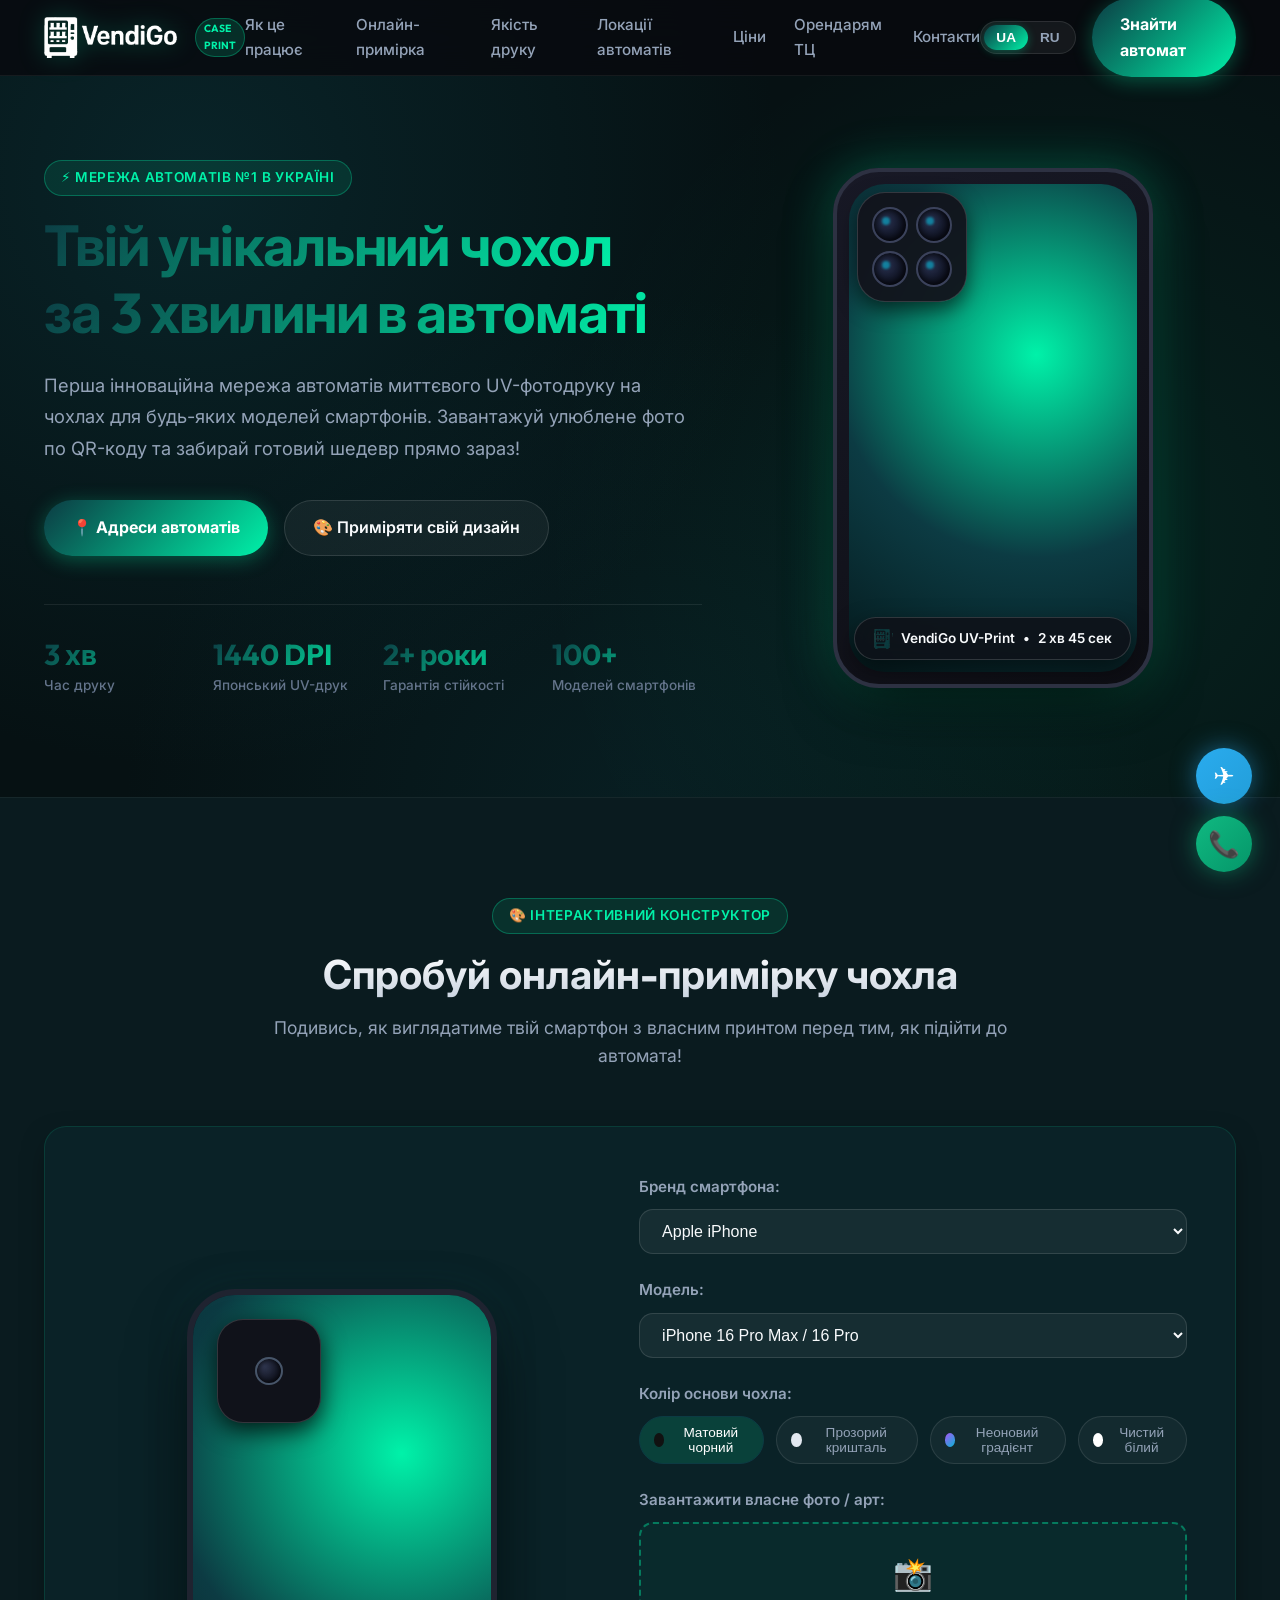
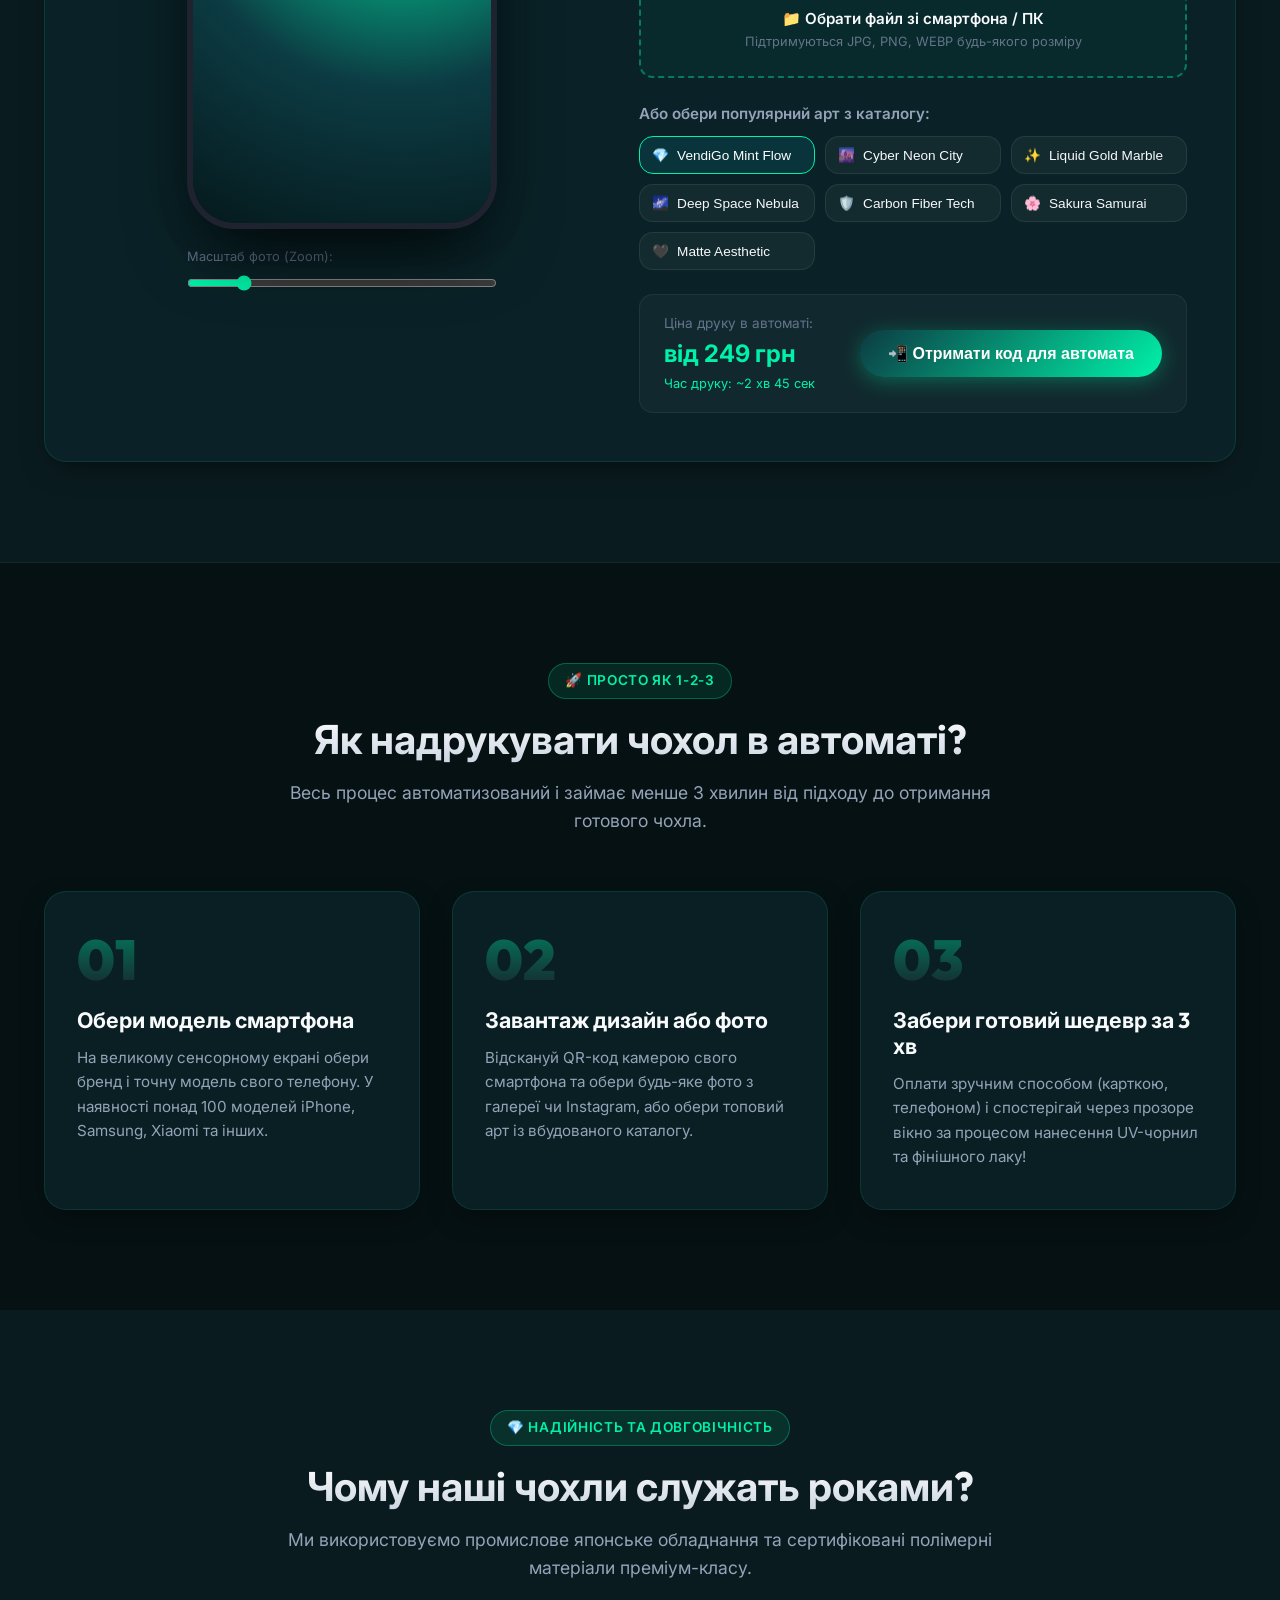
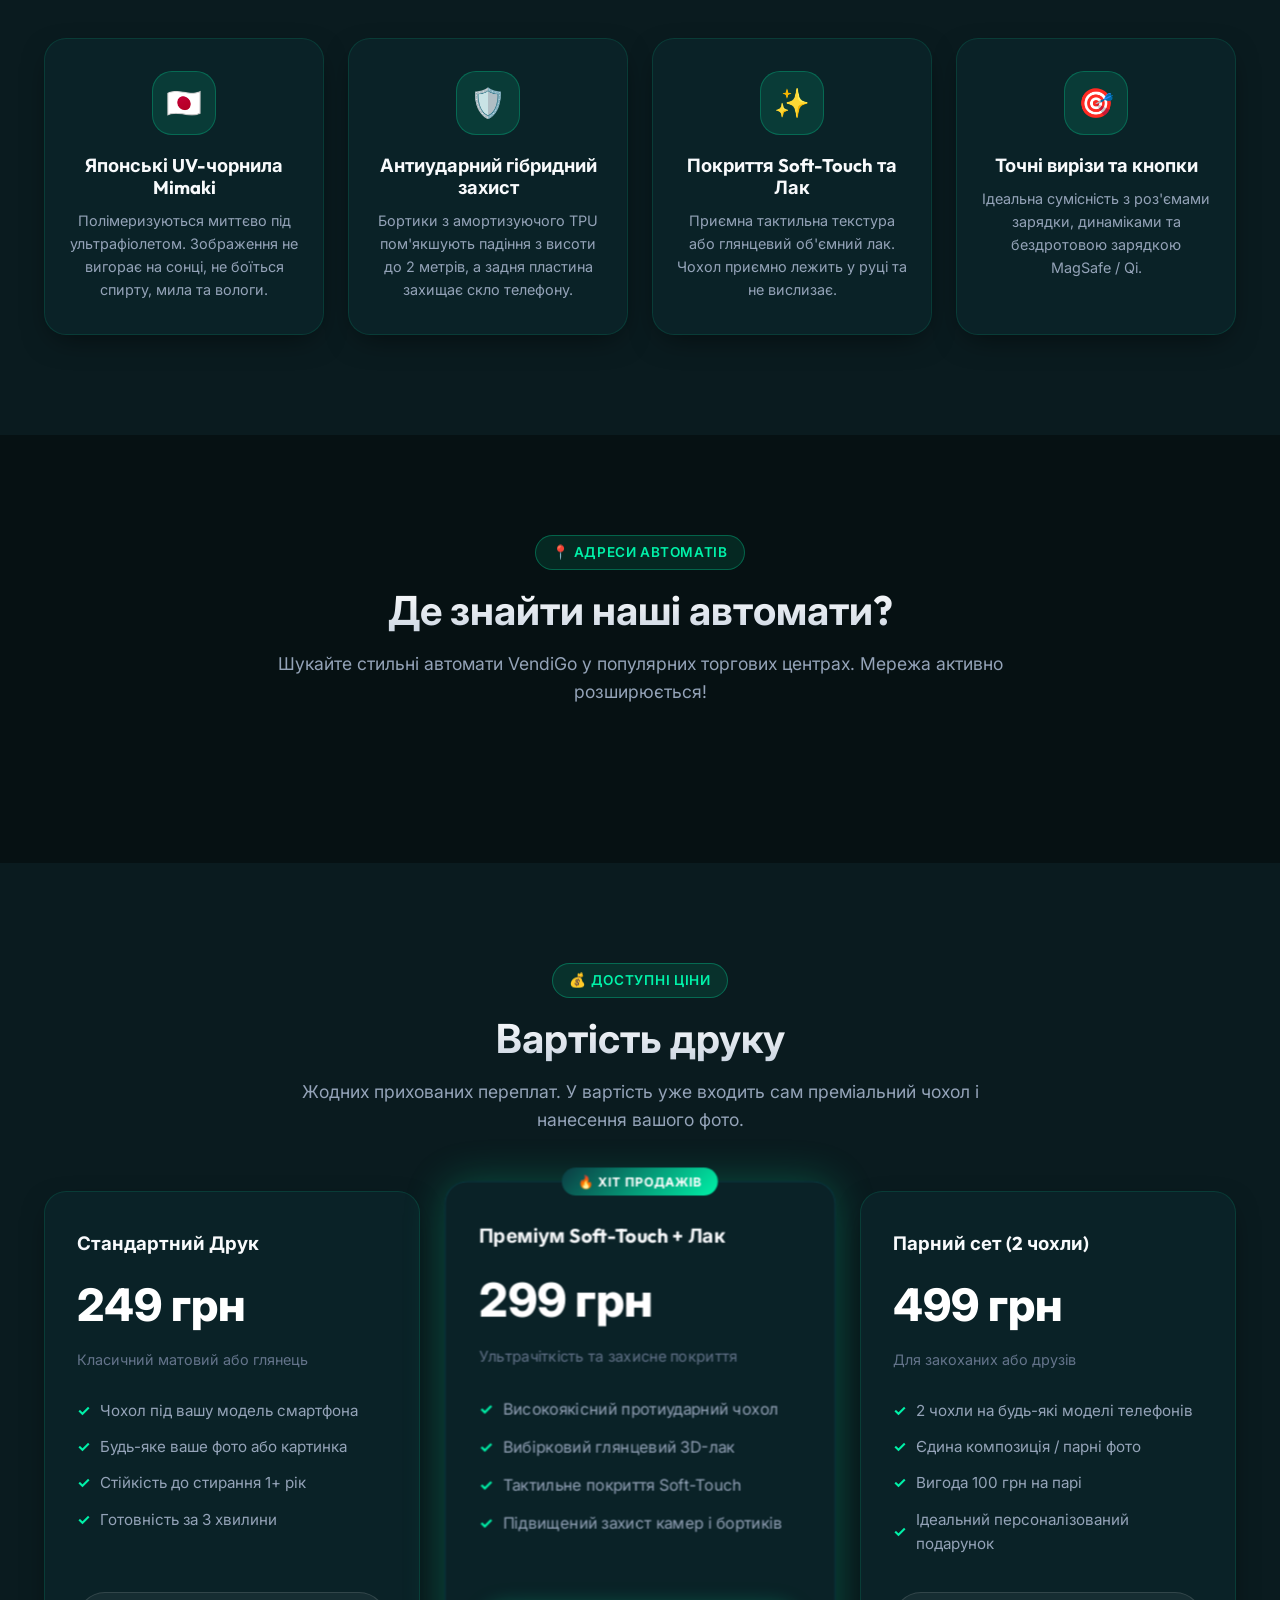
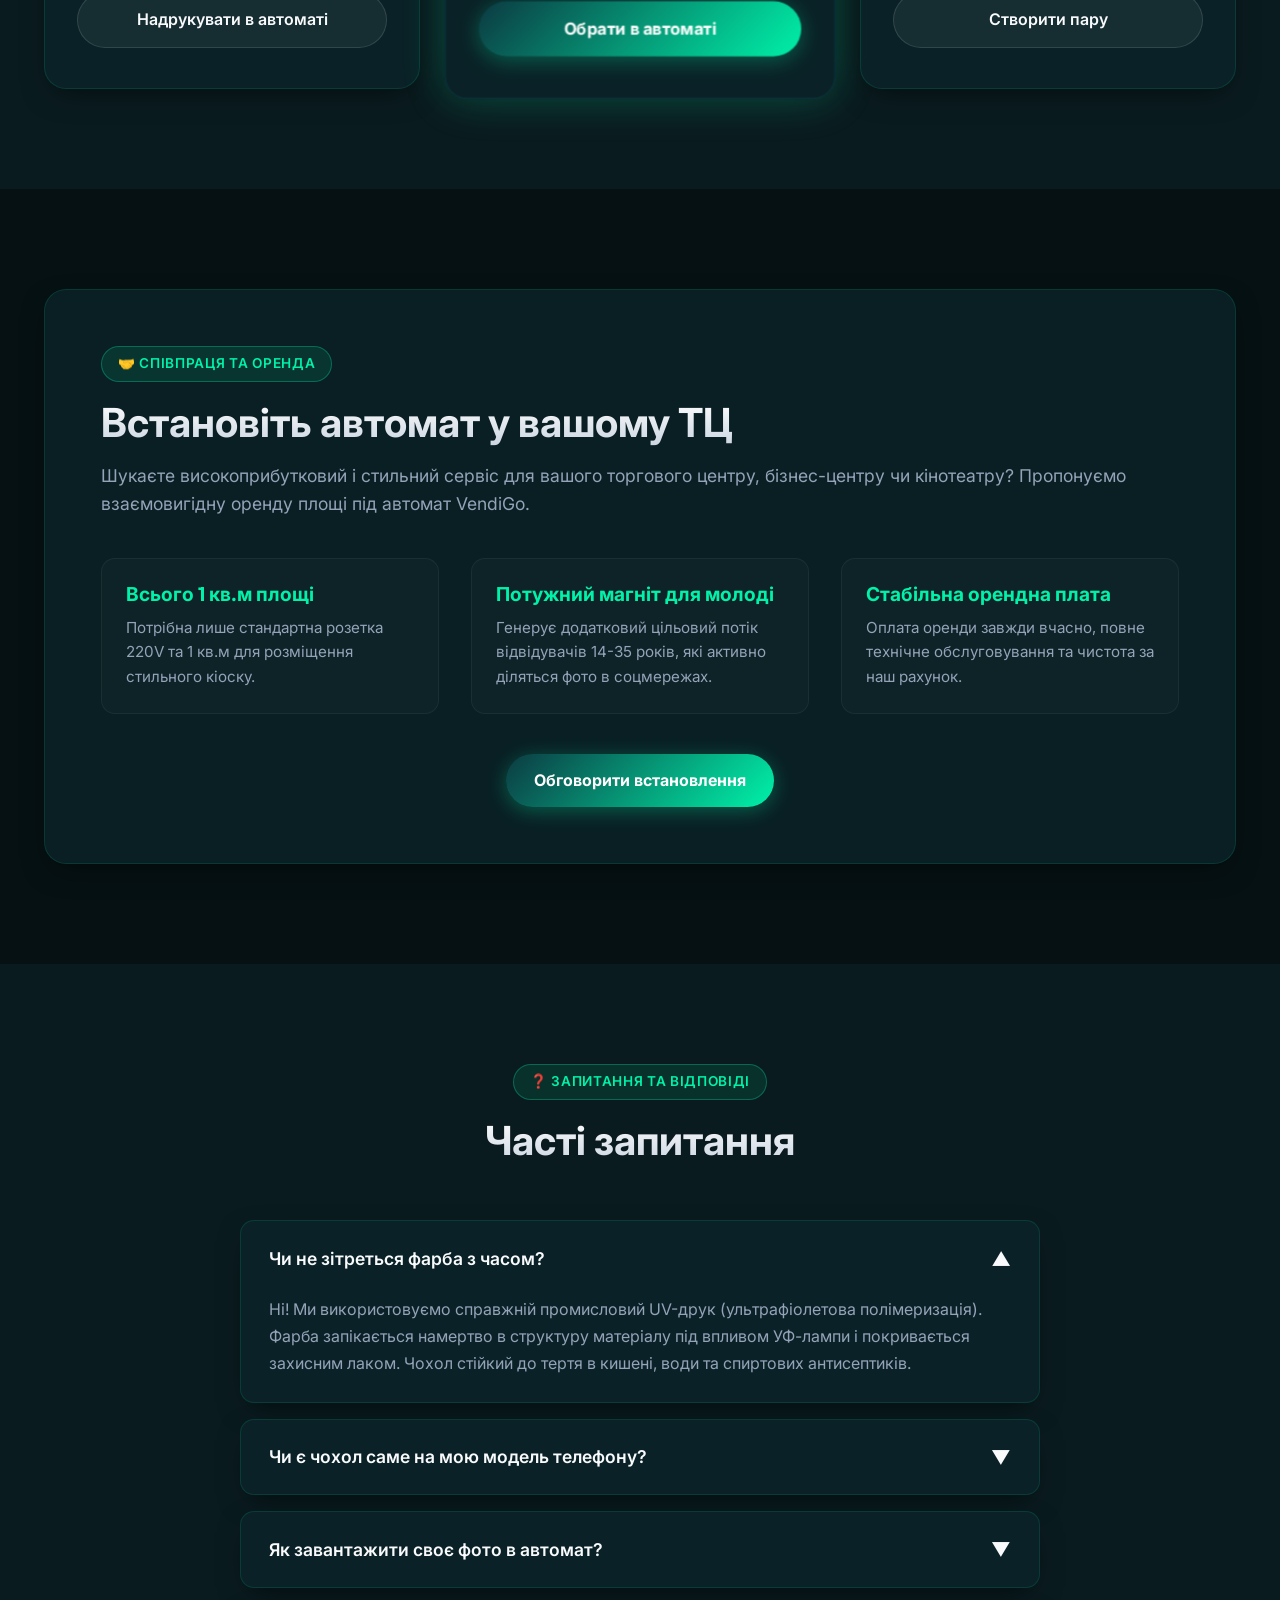
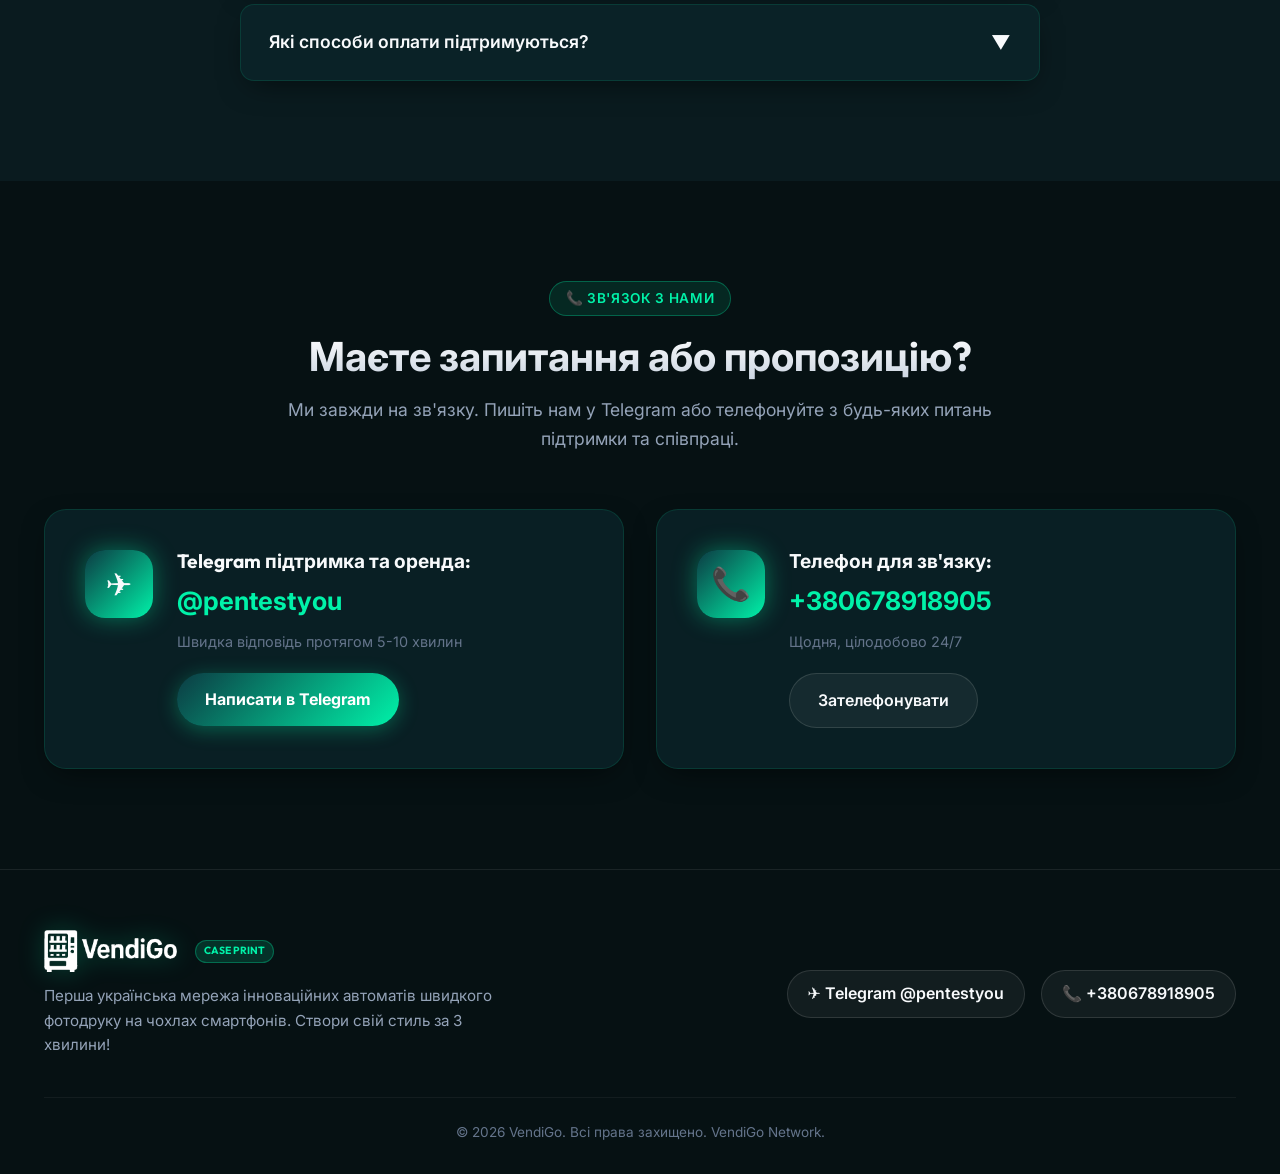
==== commit a20504ce: "Rebrand to VendiGo: add official logo assets, teal & mint color theme, and custom styling" ====
--- a/index.html
+++ b/index.html
@@ -3,11 +3,11 @@
 <head>
   <meta charset="UTF-8">
   <meta name="viewport" content="width=device-width, initial-scale=1.0">
-  <title>PrintCase Express — Мережа автоматів миттєвого фотодруку на чохлах</title>
-  <meta name="description" content="Друк твого фото на чохлі для будь-якого смартфона за 3 хвилини в інноваційних автоматах PrintCase. ТЦ «Орнава», Тернопіль.">
+  <title>VendiGo — Мережа автоматів миттєвого фотодруку на чохлах</title>
+  <meta name="description" content="Друк твого фото на чохлі для будь-якого смартфона за 3 хвилини в інноваційних автоматах VendiGo. ТЦ «Орнава», Тернопіль.">
   
   <!-- Favicon -->
-  <link rel="icon" href="data:image/svg+xml,<svg xmlns=%22http://www.w3.org/2000/svg%22 viewBox=%220%22 0 100 100%22><text y=%22.9em%22 font-size=%2290%22>📱</text></svg>">
+  <link rel="icon" type="image/png" href="images/favicon.png">
 
   <!-- Google Fonts: Inter & Outfit -->
   <link rel="preconnect" href="https://fonts.googleapis.com">
@@ -23,8 +23,8 @@
   <header class="header">
     <div class="container header-container">
       <a href="#" class="logo">
-        <div class="logo-icon">📱</div>
-        <div class="logo-text">Print<span>Case</span><span class="logo-tag">EXPRESS</span></div>
+        <img src="images/logo_white.png" alt="VendiGo Logo" class="logo-img">
+        <span class="logo-tag">CASE PRINT</span>
       </a>
 
       <nav class="nav-links" id="nav-menu">
@@ -104,7 +104,8 @@
             </div>
           </div>
           <div class="showcase-badge-floating">
-            <span>⚡ UV Ultra-HD</span>
+            <img src="images/logo_icon.png" style="width: 20px; height: 20px; object-fit: contain;" alt="VendiGo">
+            <span>VendiGo UV-Print</span>
             <span>•</span>
             <span>2 хв 45 сек</span>
           </div>
@@ -298,7 +299,7 @@
         <div class="section-badge" data-i18n="locations_badge">📍 АДРЕСИ АВТОМАТІВ</div>
         <h2 class="section-title" data-i18n="locations_title">Де знайти наші автомати?</h2>
         <p class="section-desc" data-i18n="locations_desc">
-          Шукайте стильні автомати PrintCase у популярних торгових центрах. Мережа активно розширюється!
+          Шукайте стильні автомати VendiGo у популярних торгових центрах. Мережа активно розширюється!
         </p>
       </div>
 
@@ -369,7 +370,7 @@
         <div class="section-badge" data-i18n="partner_badge">🤝 СПІВПРАЦЯ ТА ОРЕНДА</div>
         <h2 class="section-title" data-i18n="partner_title">Встановіть автомат у вашому ТЦ</h2>
         <p class="section-desc" data-i18n="partner_desc">
-          Шукаєте високоприбутковий і стильний сервіс для вашого торгового центру, бізнес-центру чи кінотеатру? Пропонуємо взаємовигідну оренду площі під автомат PrintCase.
+          Шукаєте високоприбутковий і стильний сервіс для вашого торгового центру, бізнес-центру чи кінотеатру? Пропонуємо взаємовигідну оренду площі під автомат VendiGo.
         </p>
 
         <div class="partner-grid">
@@ -495,8 +496,8 @@
       <div class="footer-top">
         <div>
           <a href="#" class="logo">
-            <div class="logo-icon">📱</div>
-            <div class="logo-text">Print<span>Case</span><span class="logo-tag">EXPRESS</span></div>
+            <img src="images/logo_white.png" alt="VendiGo Logo" class="logo-img">
+            <span class="logo-tag">CASE PRINT</span>
           </a>
           <p class="footer-desc" data-i18n="footer_desc">
             Перша українська мережа інноваційних автоматів швидкого фотодруку на чохлах смартфонів. Створи свій стиль за 3 хвилини!
@@ -514,7 +515,7 @@
       </div>
 
       <div class="footer-bottom">
-        <p>© 2026 PrintCase Express. <span data-i18n="footer_rights">Всі права захищено.</span></p>
+        <p>© 2026 VendiGo. <span data-i18n="footer_rights">Всі права захищено.</span></p>
       </div>
     </div>
   </footer>
@@ -559,7 +560,7 @@
         </svg>
       </div>
 
-      <div class="code-display" id="generated-code-value">PC-89104</div>
+      <div class="code-display" id="generated-code-value">VG-89104</div>
       <p style="color: var(--text-muted); font-size: 0.8rem; margin-bottom: 20px;">
         Локація: <b>ТЦ «Орнава», Тернопіль</b> (1-й поверх)
       </p>
@@ -576,3 +577,4 @@
   <script src="js/app.js"></script>
 </body>
 </html>
+
--- a/css/style.css
+++ b/css/style.css
@@ -1,21 +1,28 @@
 /* =======================================================================
-   🎨 PRINTCASE EXPRESS — СТИЛІ ТА ДИЗАЙН ПРЕМІУМ-КЛАСУ
+   🎨 VENDIGO — СТИЛІ ТА ДИЗАЙН ПРЕМІУМ-КЛАСУ
    ======================================================================= */
 
 :root {
-  --bg-primary: #08090e;
-  --bg-secondary: #0f1118;
-  --bg-tertiary: #161922;
-  --bg-card: rgba(22, 25, 36, 0.65);
-  --border-card: rgba(255, 255, 255, 0.08);
-  --border-glow: rgba(168, 85, 247, 0.3);
-
-  --accent-purple: #9333ea;
-  --accent-cyan: #06b6d4;
-  --accent-gradient: linear-gradient(135deg, #a855f7 0%, #06b6d4 100%);
-  --accent-gradient-hover: linear-gradient(135deg, #c084fc 0%, #22d3ee 100%);
+  --bg-primary: #061113;
+  --bg-secondary: #0a1b1f;
+  --bg-tertiary: #0e272d;
+  --bg-card: rgba(12, 38, 44, 0.72);
+  --border-card: rgba(0, 242, 169, 0.12);
+  --border-glow: rgba(0, 242, 169, 0.35);
+
+  --brand-teal: #0c3b43;
+  --brand-teal-light: #165b66;
+  --brand-mint: #00f2a9;
+  --brand-mint-light: #44ffd2;
+  --brand-cyan: #06b6d4;
+  --brand-gold: #fbbf24;
+
+  --accent-purple: #0c3b43;
+  --accent-cyan: #00f2a9;
+  --accent-gradient: linear-gradient(135deg, #0c3b43 0%, #00f2a9 100%);
+  --accent-gradient-hover: linear-gradient(135deg, #135560 0%, #44ffd2 100%);
   --accent-gold: #fbbf24;
-  --accent-green: #10b981;
+  --accent-green: #00f2a9;
 
   --text-primary: #f8fafc;
   --text-secondary: #94a3b8;
@@ -29,8 +36,9 @@
   --radius-lg: 22px;
   --radius-full: 9999px;
 
-  --shadow-glow: 0 0 35px rgba(168, 85, 247, 0.25);
-  --shadow-cyan: 0 0 30px rgba(6, 182, 212, 0.25);
+  --shadow-glow: 0 0 35px rgba(0, 242, 169, 0.25);
+  --shadow-teal: 0 0 35px rgba(12, 59, 67, 0.5);
+  --shadow-cyan: 0 0 30px rgba(0, 242, 169, 0.25);
 }
 
 * {
@@ -49,9 +57,9 @@
 body {
   overflow-x: hidden;
   background-image: 
-    radial-gradient(circle at 15% 20%, rgba(147, 51, 234, 0.08) 0%, transparent 40%),
-    radial-gradient(circle at 85% 60%, rgba(6, 182, 212, 0.07) 0%, transparent 40%),
-    radial-gradient(circle at 50% 90%, rgba(168, 85, 247, 0.05) 0%, transparent 50%);
+    radial-gradient(circle at 15% 20%, rgba(12, 59, 67, 0.45) 0%, transparent 45%),
+    radial-gradient(circle at 85% 60%, rgba(0, 242, 169, 0.08) 0%, transparent 45%),
+    radial-gradient(circle at 50% 90%, rgba(12, 59, 67, 0.3) 0%, transparent 50%);
   background-attachment: fixed;
   line-height: 1.6;
 }
@@ -80,13 +88,13 @@
   -webkit-backdrop-filter: blur(16px);
   border: 1px solid var(--border-card);
   border-radius: var(--radius-lg);
-  box-shadow: 0 10px 30px -10px rgba(0, 0, 0, 0.5);
+  box-shadow: 0 10px 30px -10px rgba(0, 0, 0, 0.6);
   transition: transform 0.3s ease, border-color 0.3s ease, box-shadow 0.3s ease;
 }
 
 .glass-card:hover {
-  border-color: rgba(168, 85, 247, 0.35);
-  box-shadow: 0 15px 40px -10px rgba(147, 51, 234, 0.15);
+  border-color: rgba(0, 242, 169, 0.35);
+  box-shadow: 0 15px 40px -10px rgba(0, 242, 169, 0.18);
 }
 
 /* ── Typography & Badges ───────────────────────────────────────── */
@@ -102,9 +110,9 @@
   gap: 8px;
   padding: 6px 16px;
   border-radius: var(--radius-full);
-  background: rgba(168, 85, 247, 0.12);
-  border: 1px solid rgba(168, 85, 247, 0.3);
-  color: #c084fc;
+  background: rgba(0, 242, 169, 0.1);
+  border: 1px solid rgba(0, 242, 169, 0.3);
+  color: #00f2a9;
   font-size: 0.85rem;
   font-weight: 600;
   text-transform: uppercase;
@@ -141,19 +149,20 @@
   border-radius: var(--radius-full);
   background: var(--accent-gradient);
   color: #ffffff;
-  font-weight: 600;
+  font-weight: 700;
   font-size: 1rem;
   border: none;
   cursor: pointer;
-  box-shadow: 0 4px 20px rgba(147, 51, 234, 0.35);
+  box-shadow: 0 4px 20px rgba(0, 242, 169, 0.3);
   transition: all 0.3s ease;
 }
 
 .btn-primary:hover {
   background: var(--accent-gradient-hover);
   transform: translateY(-2px);
-  box-shadow: 0 8px 30px rgba(147, 51, 234, 0.5);
-}
+  box-shadow: 0 8px 30px rgba(0, 242, 169, 0.45);
+}
+
 
 .btn-secondary {
   display: inline-flex;
@@ -204,36 +213,36 @@
   align-items: center;
   gap: 12px;
   font-family: var(--font-heading);
-  font-size: 1.4rem;
+  font-size: 1.5rem;
   font-weight: 800;
 }
 
-.logo-icon {
-  width: 42px;
+.logo-img {
   height: 42px;
-  border-radius: 12px;
-  background: var(--accent-gradient);
-  display: flex;
-  align-items: center;
-  justify-content: center;
-  font-size: 1.4rem;
-  box-shadow: 0 0 20px rgba(168, 85, 247, 0.4);
+  width: auto;
+  object-fit: contain;
+  filter: drop-shadow(0 0 12px rgba(0, 242, 169, 0.3));
+}
+
+.logo-text {
+  letter-spacing: -0.02em;
+  color: #ffffff;
 }
 
 .logo-text span {
-  background: var(--accent-gradient);
-  -webkit-background-clip: text;
-  -webkit-text-fill-color: transparent;
+  color: var(--brand-mint);
 }
 
 .logo-tag {
   font-size: 0.65rem;
-  padding: 2px 6px;
-  background: rgba(6, 182, 212, 0.2);
-  color: var(--accent-cyan);
-  border-radius: 4px;
-  margin-left: 4px;
+  padding: 2px 8px;
+  background: rgba(0, 242, 169, 0.15);
+  border: 1px solid rgba(0, 242, 169, 0.3);
+  color: var(--brand-mint);
+  border-radius: var(--radius-full);
+  margin-left: 6px;
   vertical-align: middle;
+  font-weight: 700;
 }
 
 .nav-links {
@@ -283,7 +292,7 @@
 .lang-btn.active {
   background: var(--accent-gradient);
   color: #ffffff;
-  box-shadow: 0 2px 10px rgba(168, 85, 247, 0.3);
+  box-shadow: 0 2px 10px rgba(0, 242, 169, 0.3);
 }
 
 .burger-btn {
@@ -372,7 +381,7 @@
   position: relative;
   box-shadow: 
     0 25px 60px -15px rgba(0, 0, 0, 0.8),
-    0 0 50px rgba(168, 85, 247, 0.3);
+    0 0 50px rgba(0, 242, 169, 0.3);
   overflow: hidden;
   display: flex;
   align-items: center;
@@ -434,7 +443,7 @@
   position: absolute;
   inset: 12px;
   border-radius: 36px;
-  background: linear-gradient(135deg, #13002b 0%, #39006e 50%, #00f0ff 100%);
+  background: radial-gradient(circle at 65% 35%, #00f2a9 0%, #0c3b43 55%, #05191c 100%);
   background-size: cover;
   background-position: center;
 }
@@ -489,7 +498,7 @@
   overflow: hidden;
   box-shadow: 
     0 30px 70px -15px rgba(0, 0, 0, 0.9),
-    0 0 40px rgba(147, 51, 234, 0.2);
+    0 0 40px rgba(12, 59, 67, 0.2);
   transition: all 0.3s ease;
 }
 
@@ -501,8 +510,8 @@
   border-color: rgba(255, 255, 255, 0.4);
 }
 .phone-mockup-wrapper[data-base-color="neon"] {
-  border-color: #a855f7;
-  box-shadow: 0 0 50px rgba(168, 85, 247, 0.5);
+  border-color: #00f2a9;
+  box-shadow: 0 0 50px rgba(0, 242, 169, 0.5);
 }
 .phone-mockup-wrapper[data-base-color="white"] {
   border-color: #cbd5e1;
@@ -606,7 +615,7 @@
 
 .select-custom:focus {
   border-color: var(--accent-purple);
-  box-shadow: 0 0 15px rgba(168, 85, 247, 0.3);
+  box-shadow: 0 0 15px rgba(0, 242, 169, 0.3);
 }
 
 .select-custom option {
@@ -641,7 +650,7 @@
 }
 
 .color-swatch.active {
-  background: rgba(168, 85, 247, 0.15);
+  background: rgba(0, 242, 169, 0.15);
   border-color: var(--accent-purple);
   color: #ffffff;
 }
@@ -649,13 +658,13 @@
 /* File Upload Box */
 .upload-box {
   position: relative;
-  border: 2px dashed rgba(168, 85, 247, 0.4);
+  border: 2px dashed rgba(0, 242, 169, 0.4);
   border-radius: var(--radius-md);
   padding: 24px;
   text-align: center;
   cursor: pointer;
   transition: all 0.3s ease;
-  background: rgba(168, 85, 247, 0.04);
+  background: rgba(0, 242, 169, 0.04);
 }
 
 .upload-box:hover {
@@ -750,7 +759,7 @@
   font-family: var(--font-heading);
   font-size: 3.5rem;
   font-weight: 900;
-  background: linear-gradient(180deg, rgba(168, 85, 247, 0.4) 0%, rgba(255, 255, 255, 0.05) 100%);
+  background: linear-gradient(180deg, rgba(0, 242, 169, 0.4) 0%, rgba(255, 255, 255, 0.05) 100%);
   -webkit-background-clip: text;
   -webkit-text-fill-color: transparent;
   line-height: 1;
@@ -789,8 +798,8 @@
   width: 64px;
   height: 64px;
   border-radius: 20px;
-  background: rgba(168, 85, 247, 0.12);
-  border: 1px solid rgba(168, 85, 247, 0.25);
+  background: rgba(0, 242, 169, 0.12);
+  border: 1px solid rgba(0, 242, 169, 0.25);
   display: flex;
   align-items: center;
   justify-content: center;
@@ -938,7 +947,7 @@
 
 .pricing-card.featured {
   border-color: var(--accent-purple);
-  box-shadow: 0 0 40px rgba(168, 85, 247, 0.25);
+  box-shadow: 0 0 40px rgba(0, 242, 169, 0.25);
   transform: scale(1.04);
 }
 
@@ -1099,7 +1108,7 @@
   justify-content: center;
   font-size: 2rem;
   flex-shrink: 0;
-  box-shadow: 0 0 25px rgba(168, 85, 247, 0.4);
+  box-shadow: 0 0 25px rgba(0, 242, 169, 0.4);
 }
 
 .contact-info h3 {
@@ -1342,3 +1351,4 @@
     font-size: 2rem;
   }
 }
+
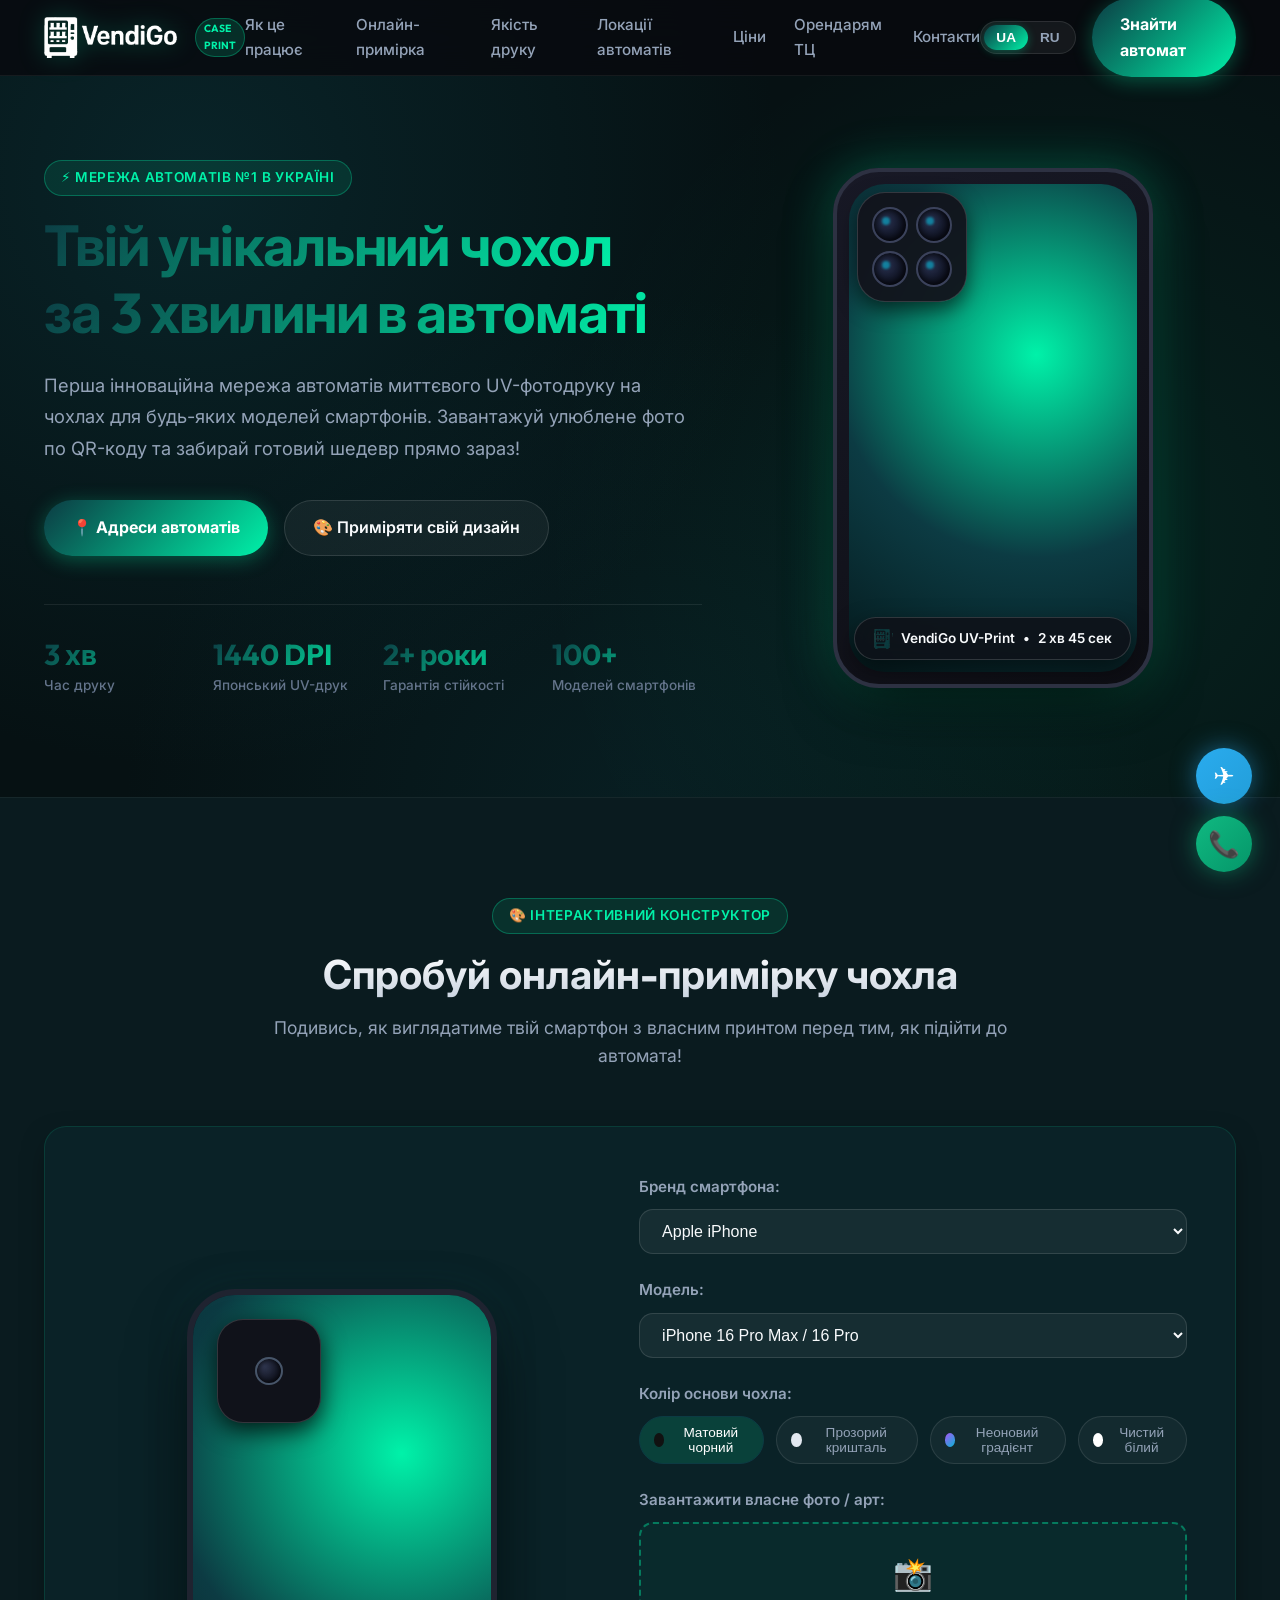
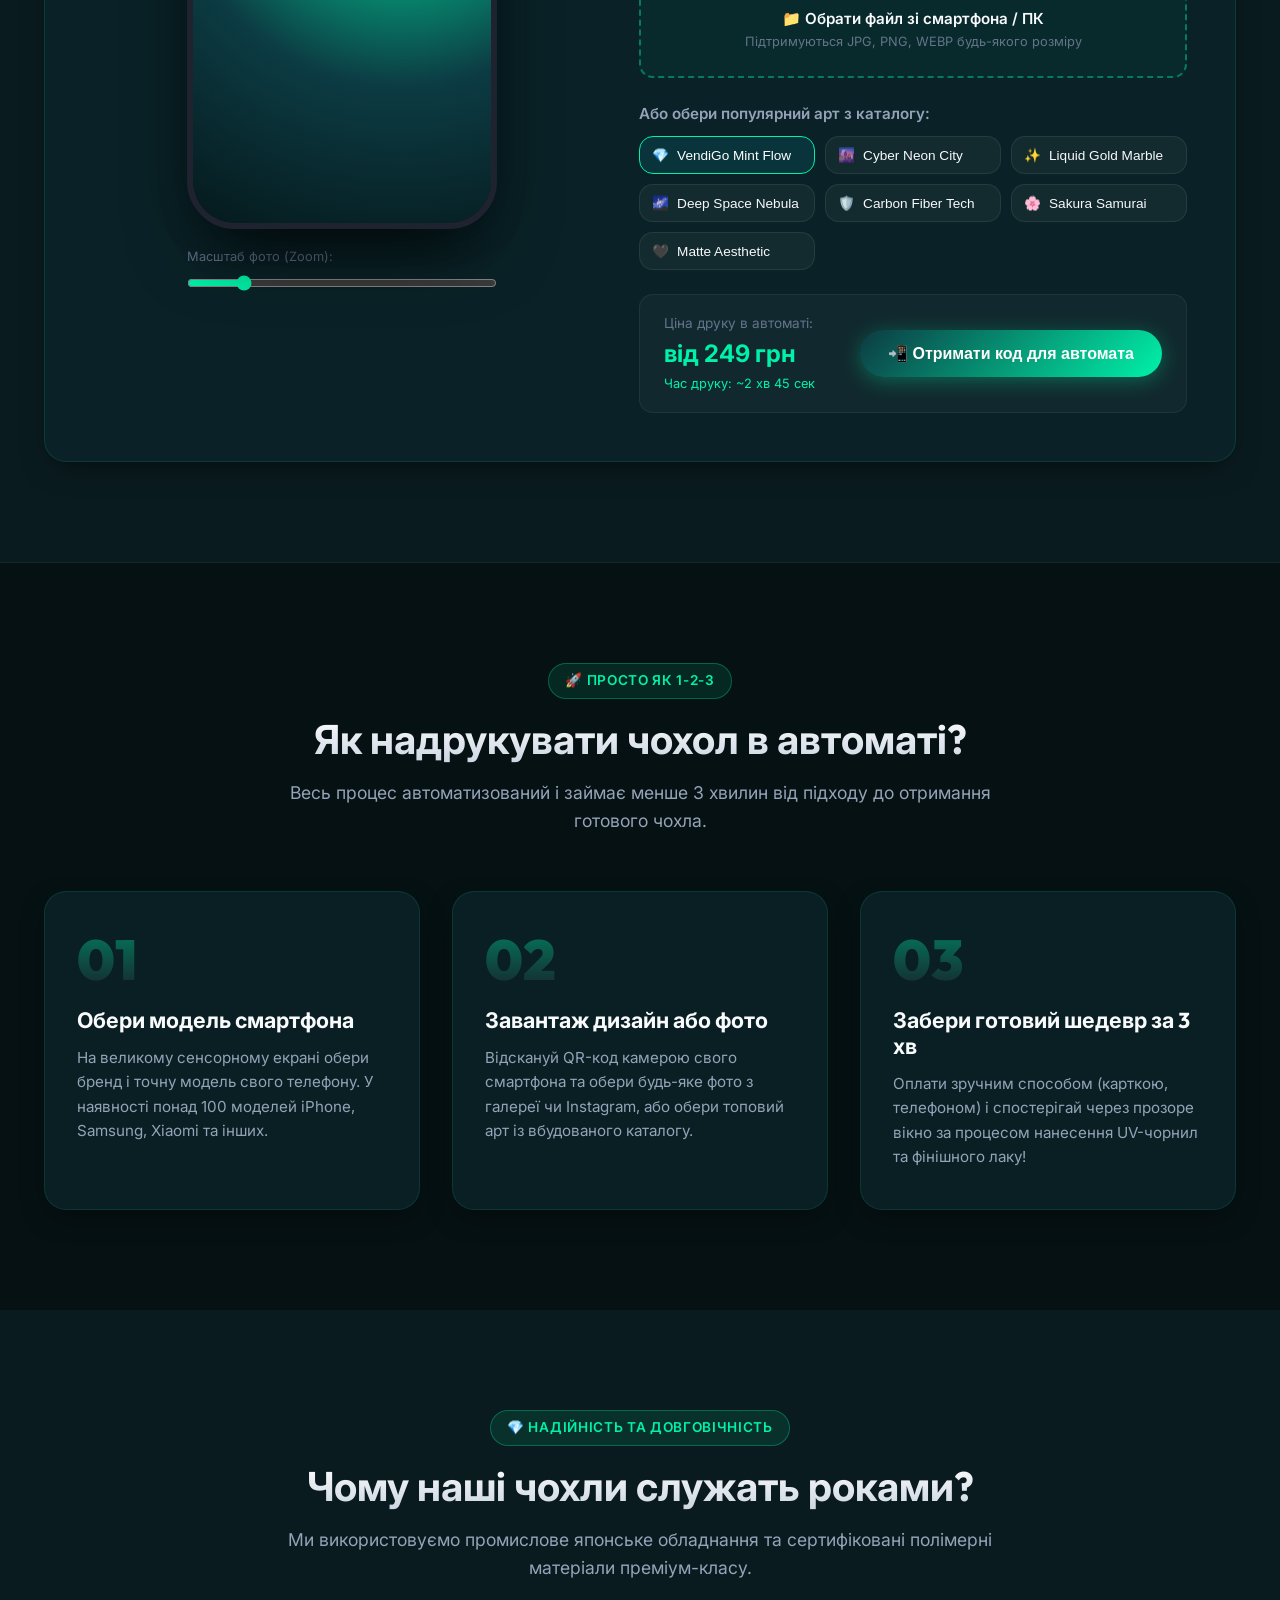
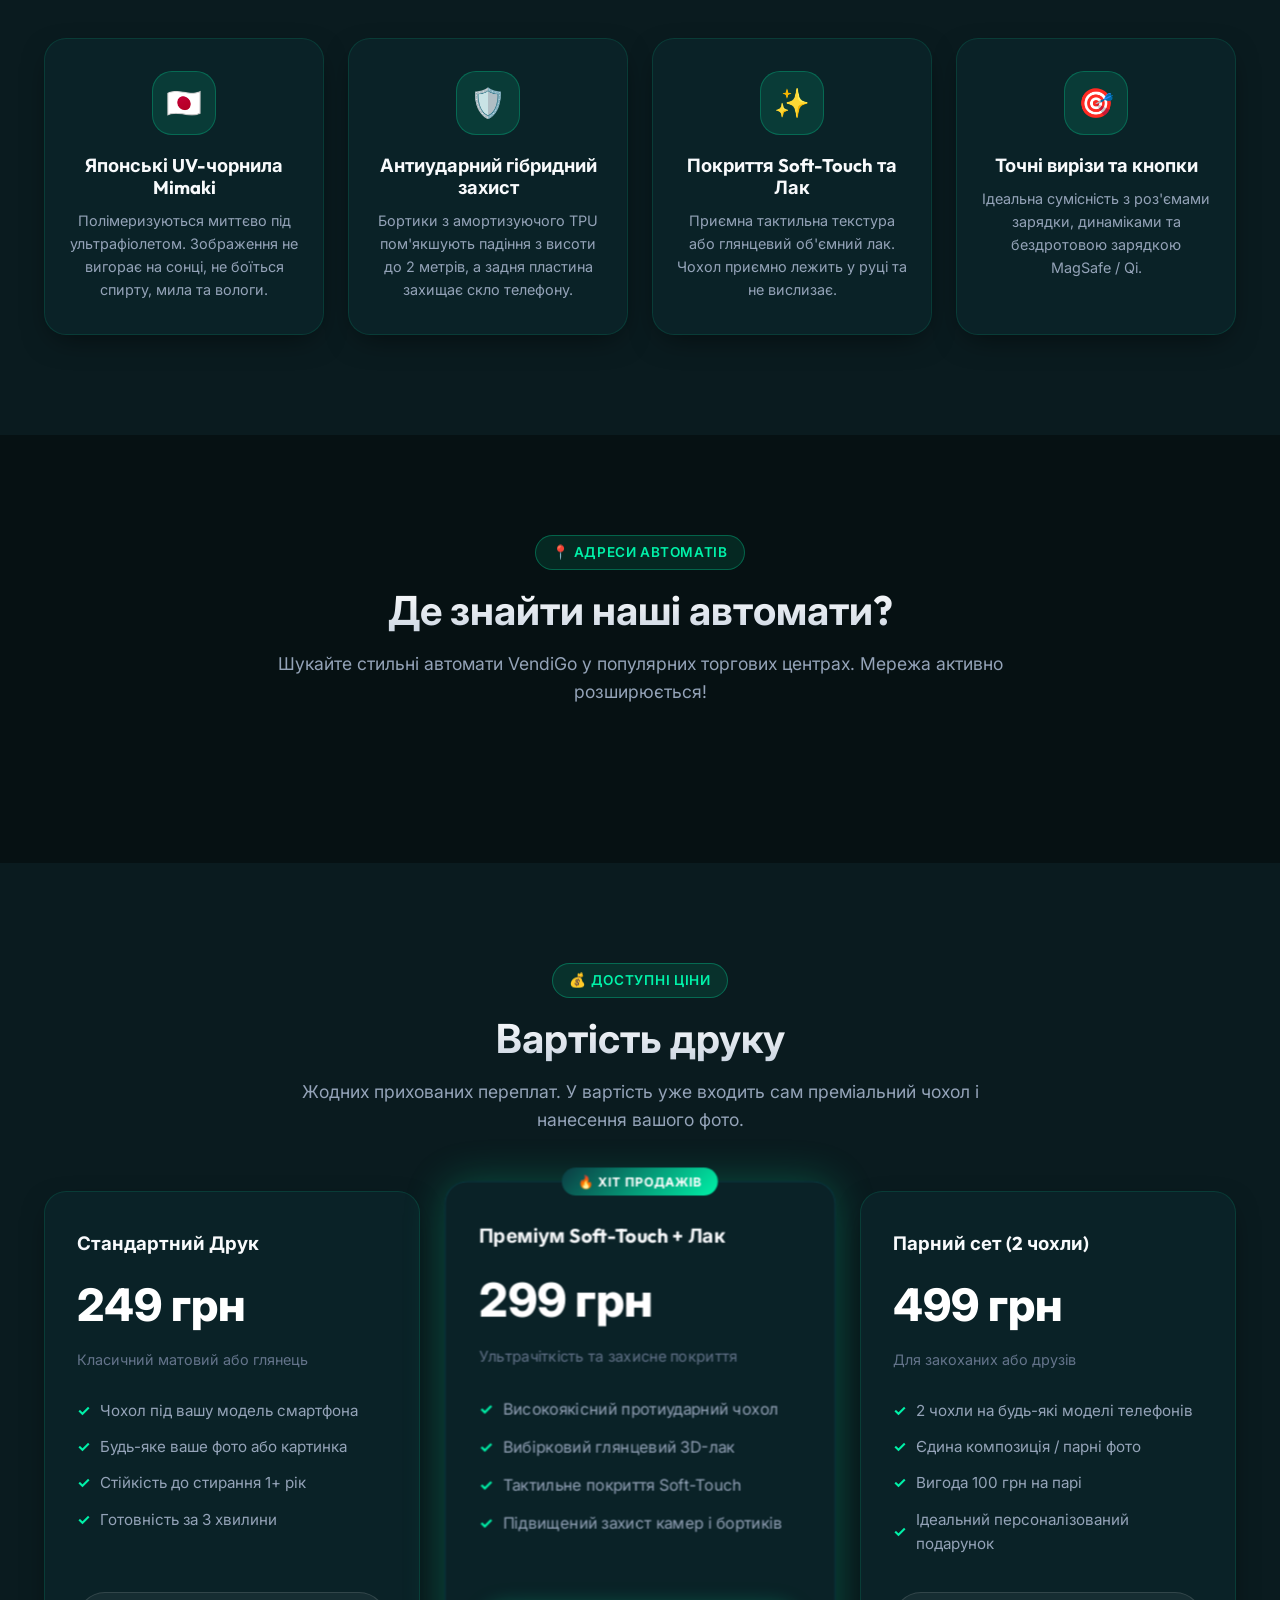
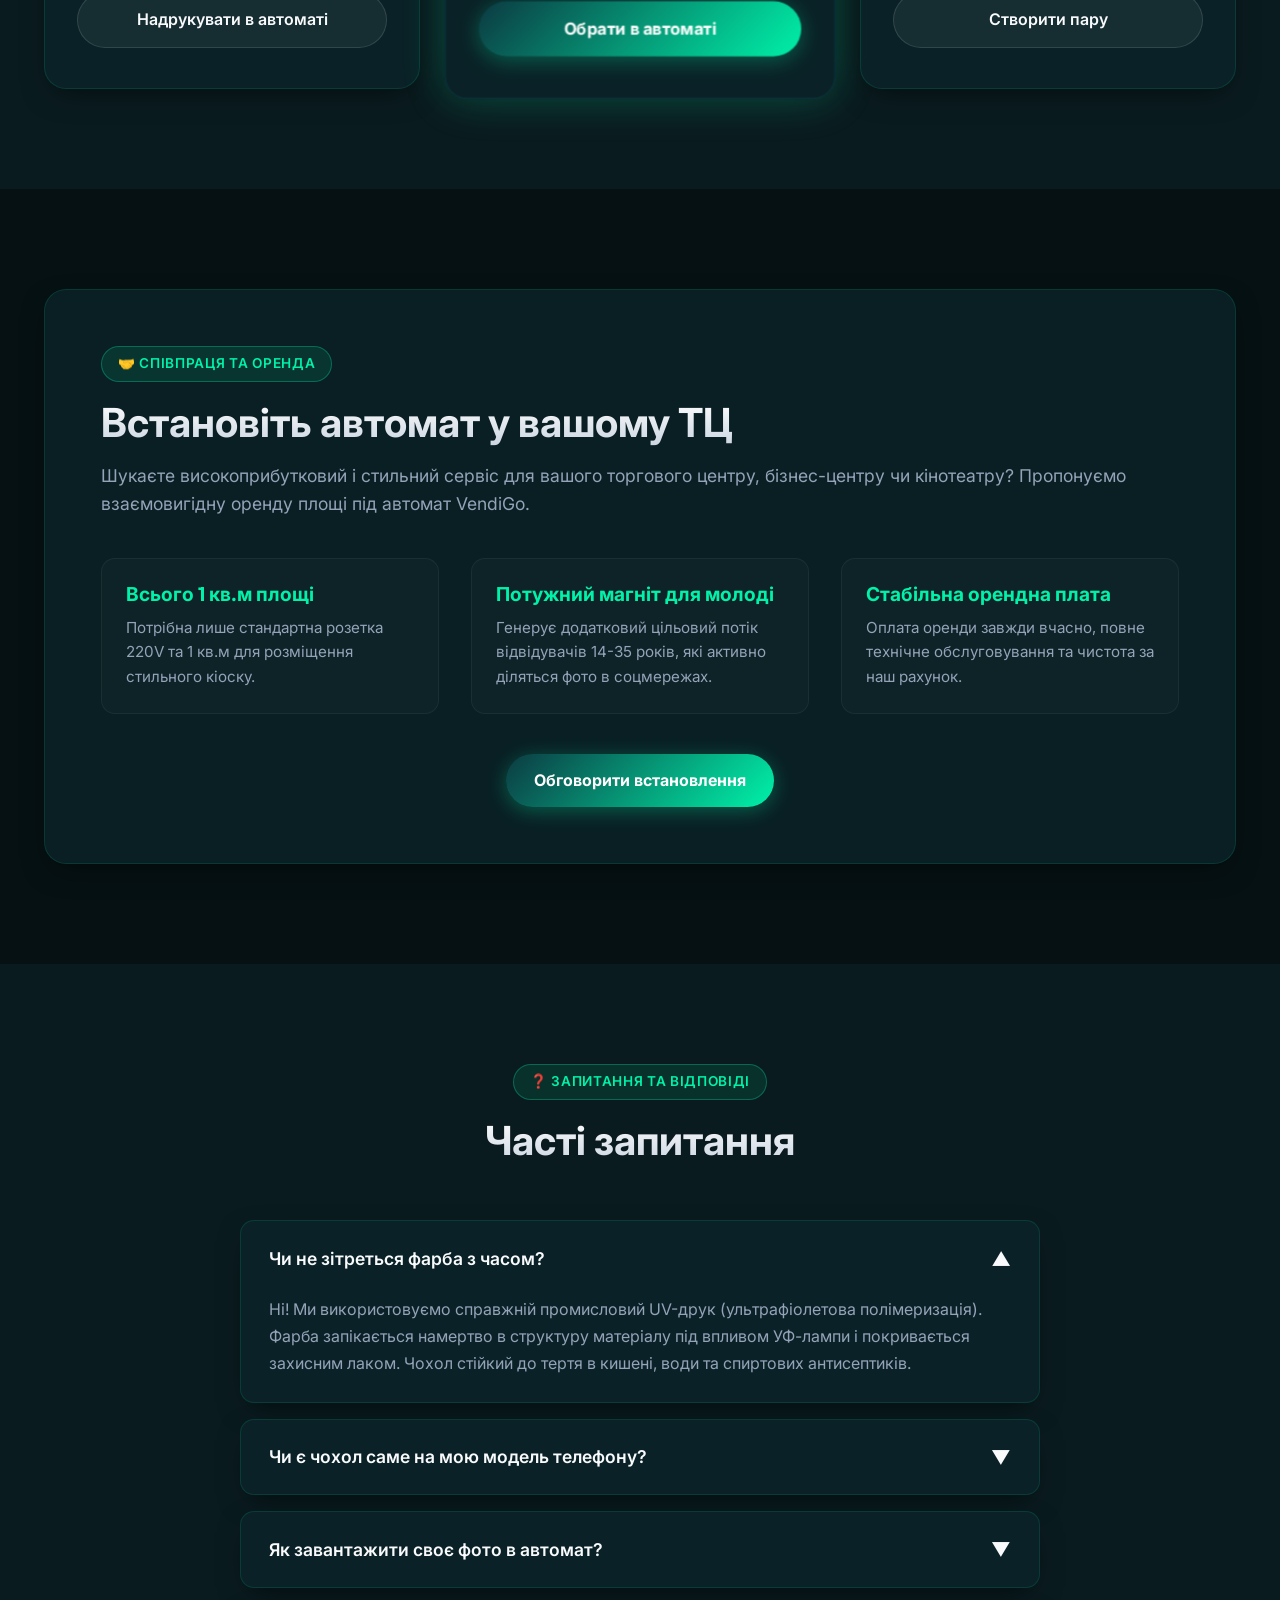
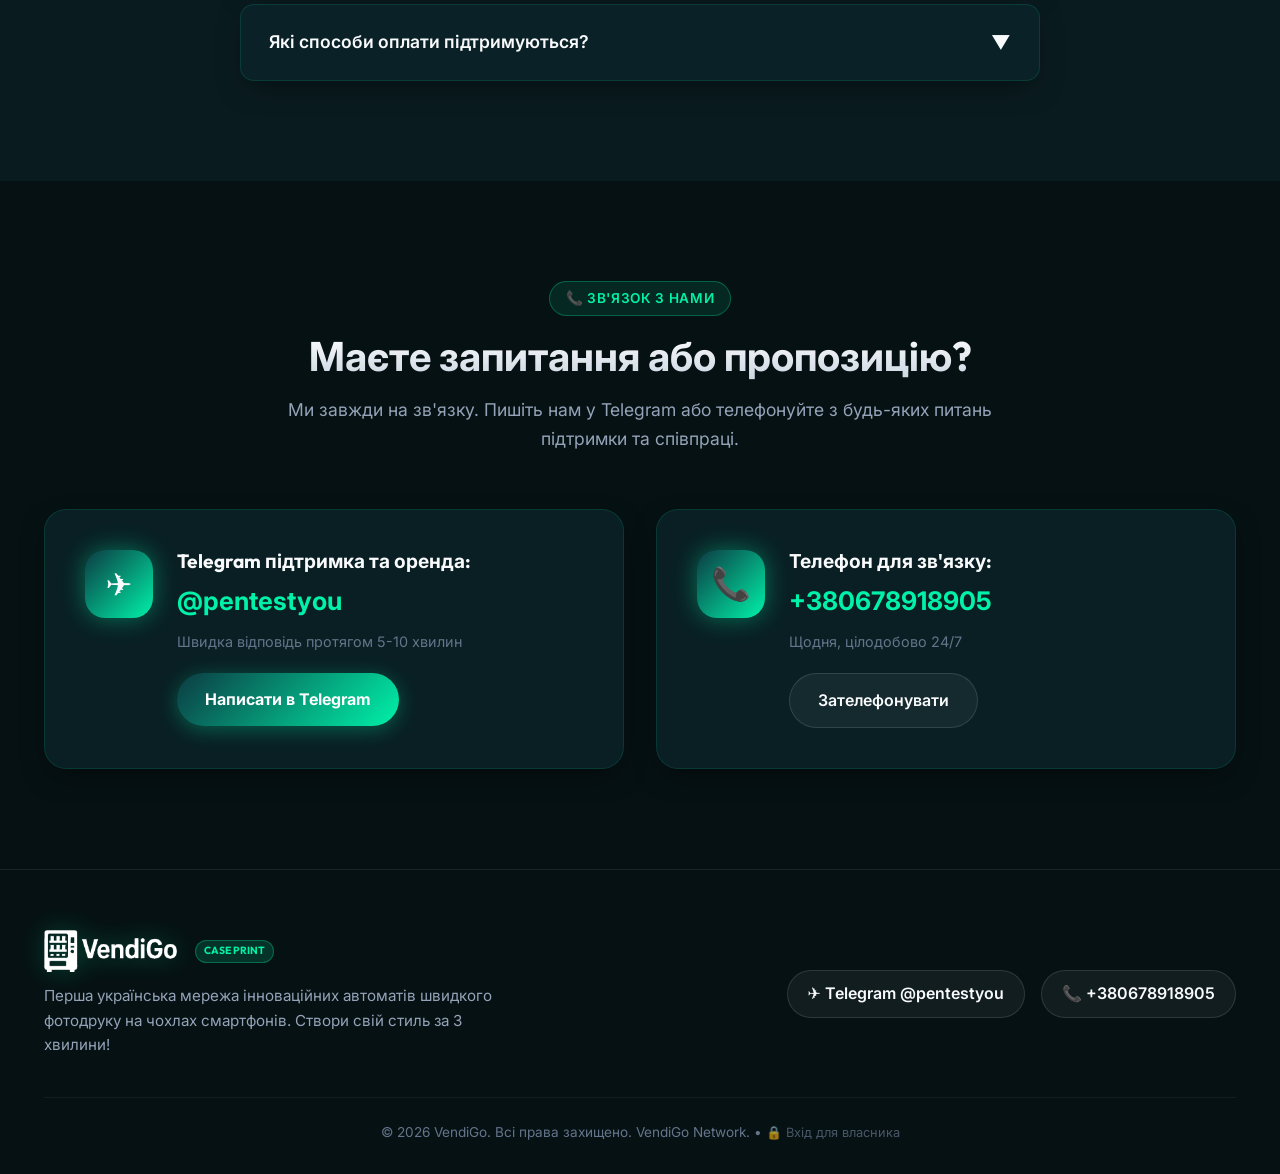
==== commit c40b3dc8: "Add VendiGo Admin Panel (/admin) with login, location management, contacts and pricing editor" ====
--- a/index.html
+++ b/index.html
@@ -515,7 +515,7 @@
       </div>
 
       <div class="footer-bottom">
-        <p>© 2026 VendiGo. <span data-i18n="footer_rights">Всі права захищено.</span></p>
+        <p>© 2026 VendiGo. <span data-i18n="footer_rights">Всі права захищено.</span> • <a href="admin.html" style="color: var(--text-muted); opacity: 0.7; font-size: 0.8rem;">🔒 Вхід для власника</a></p>
       </div>
     </div>
   </footer>
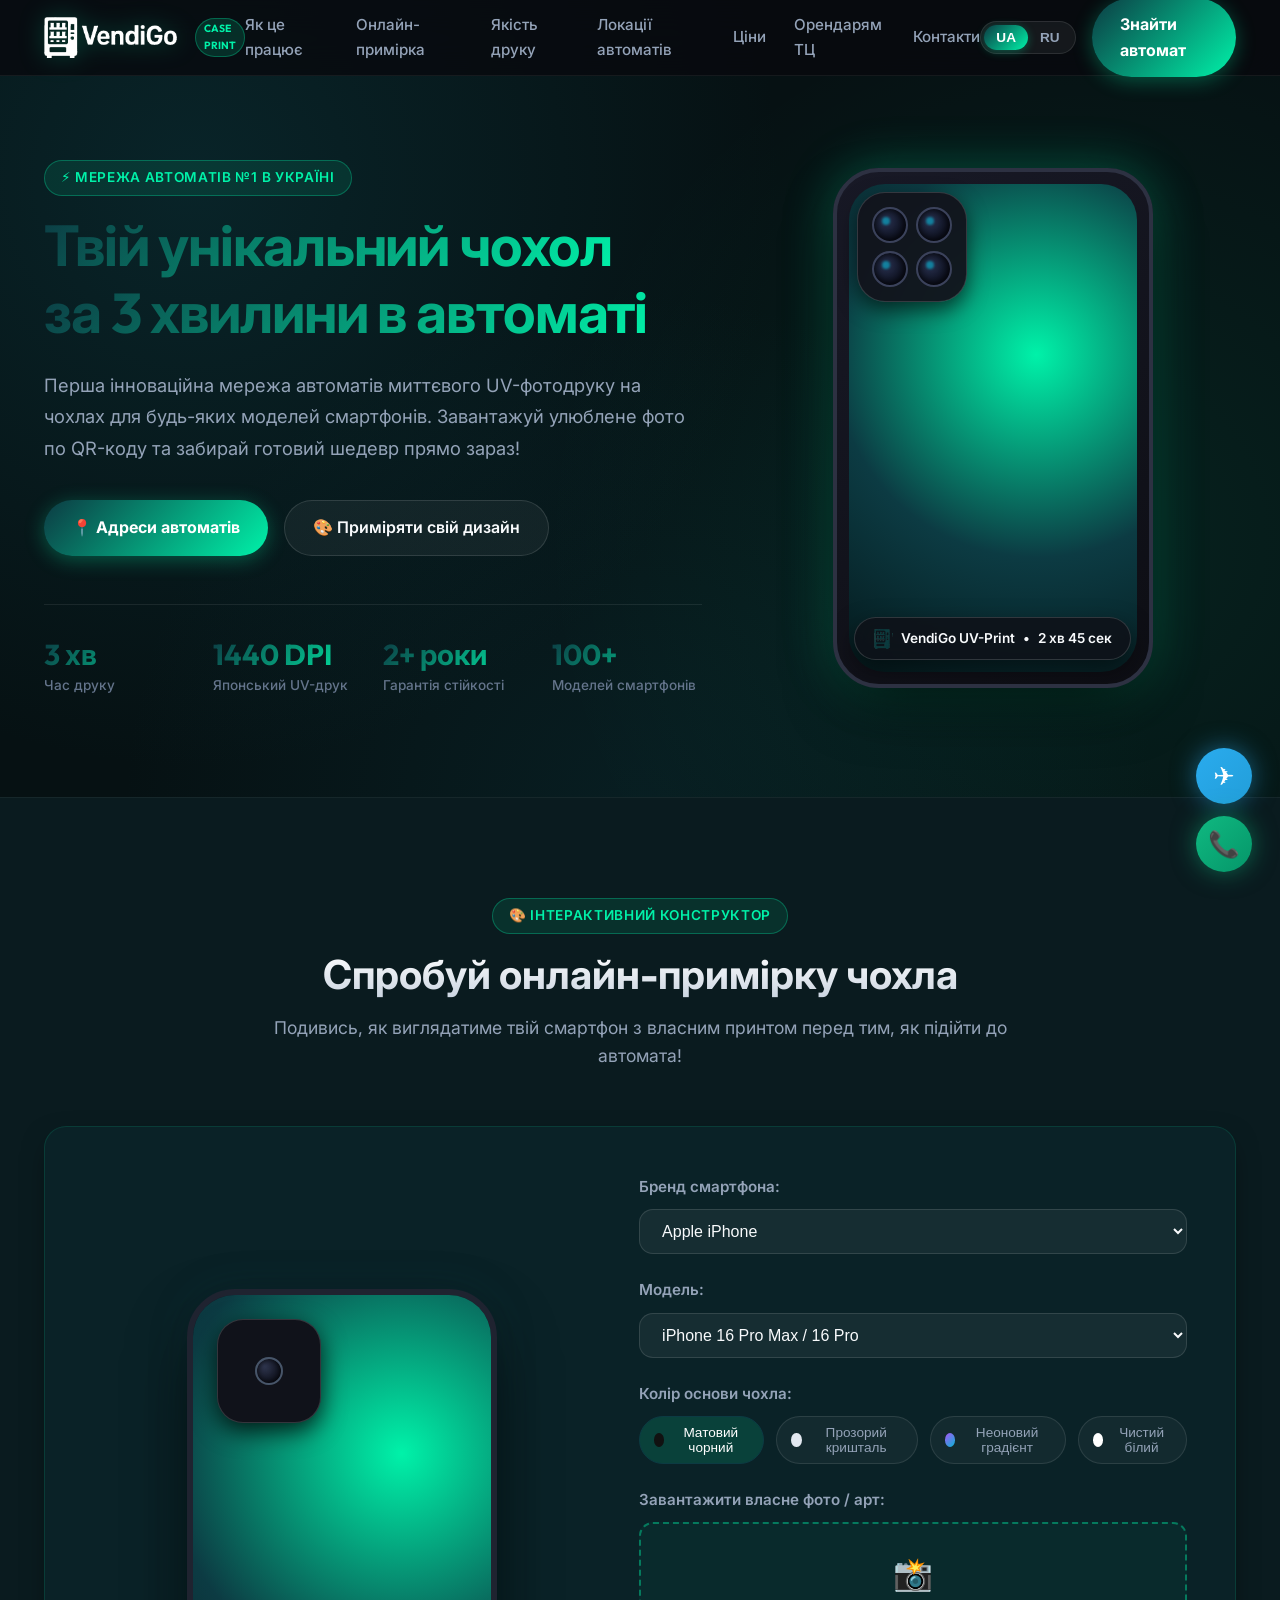
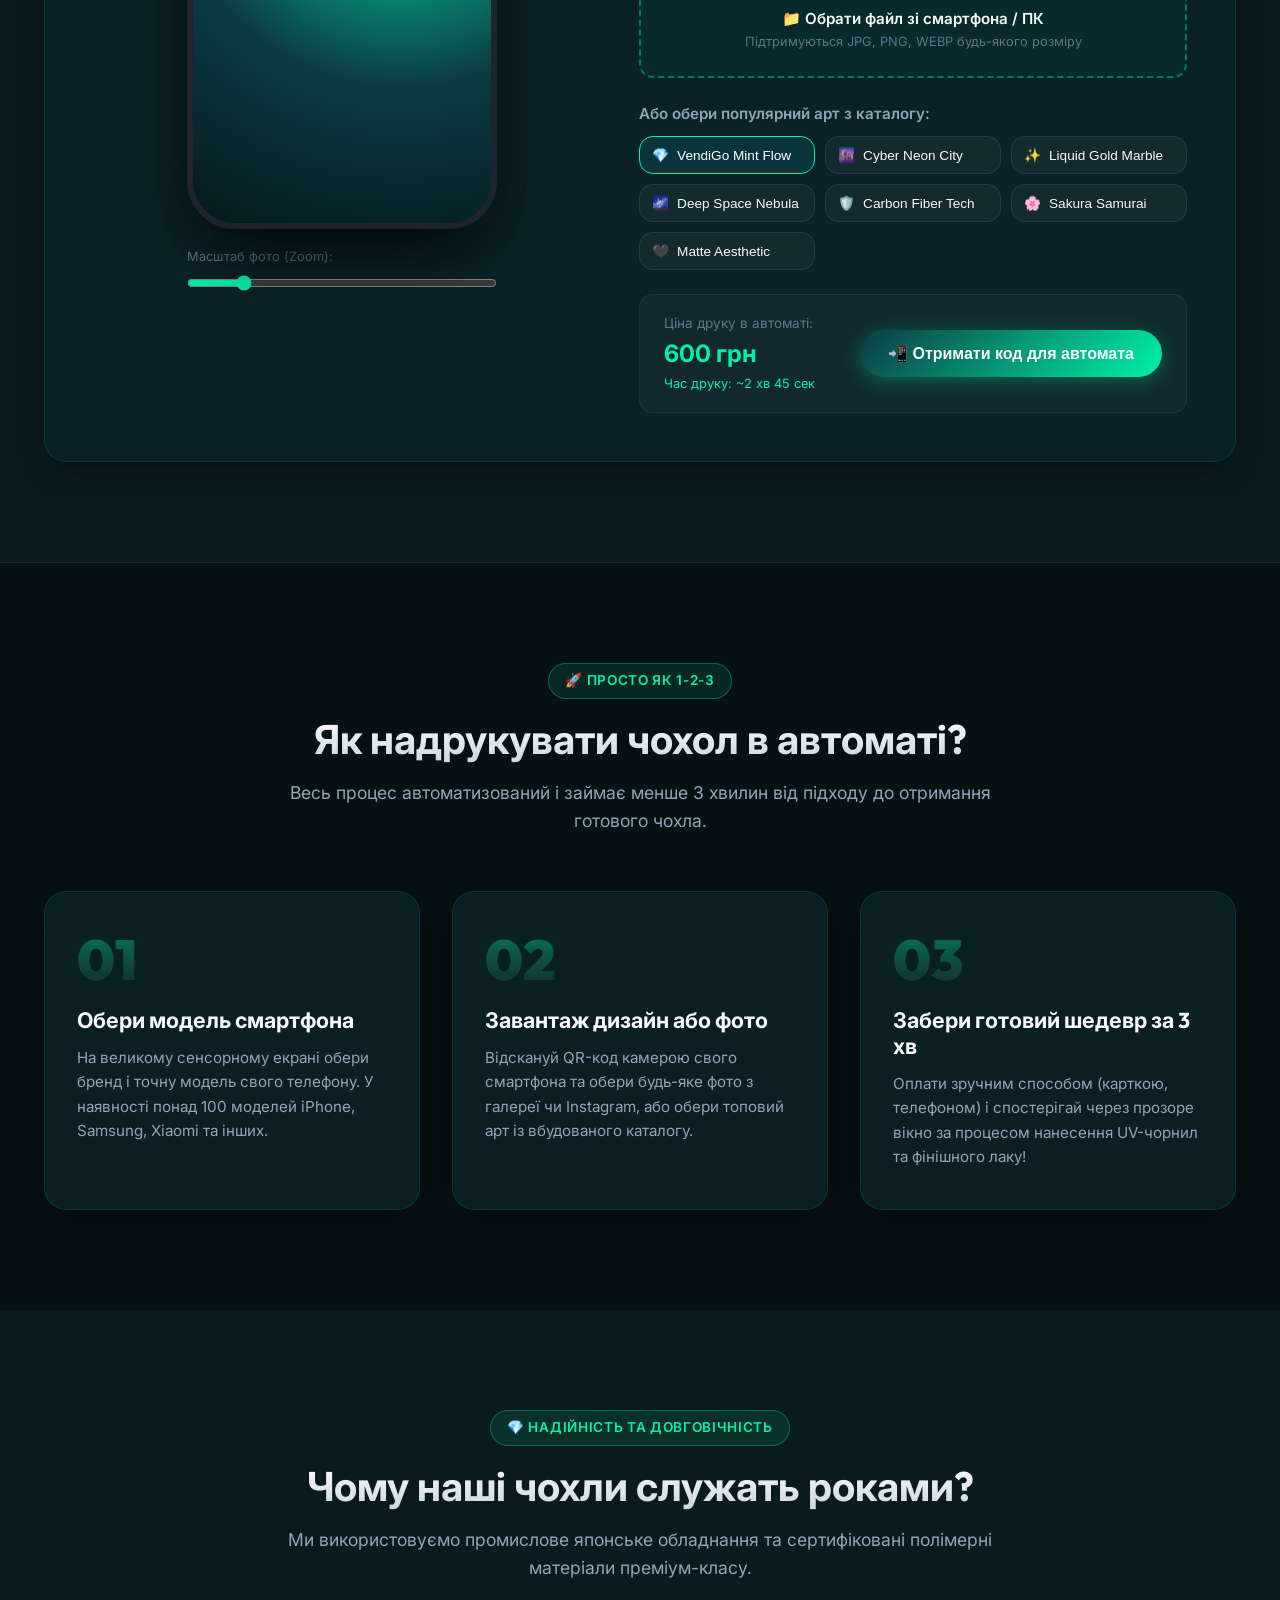
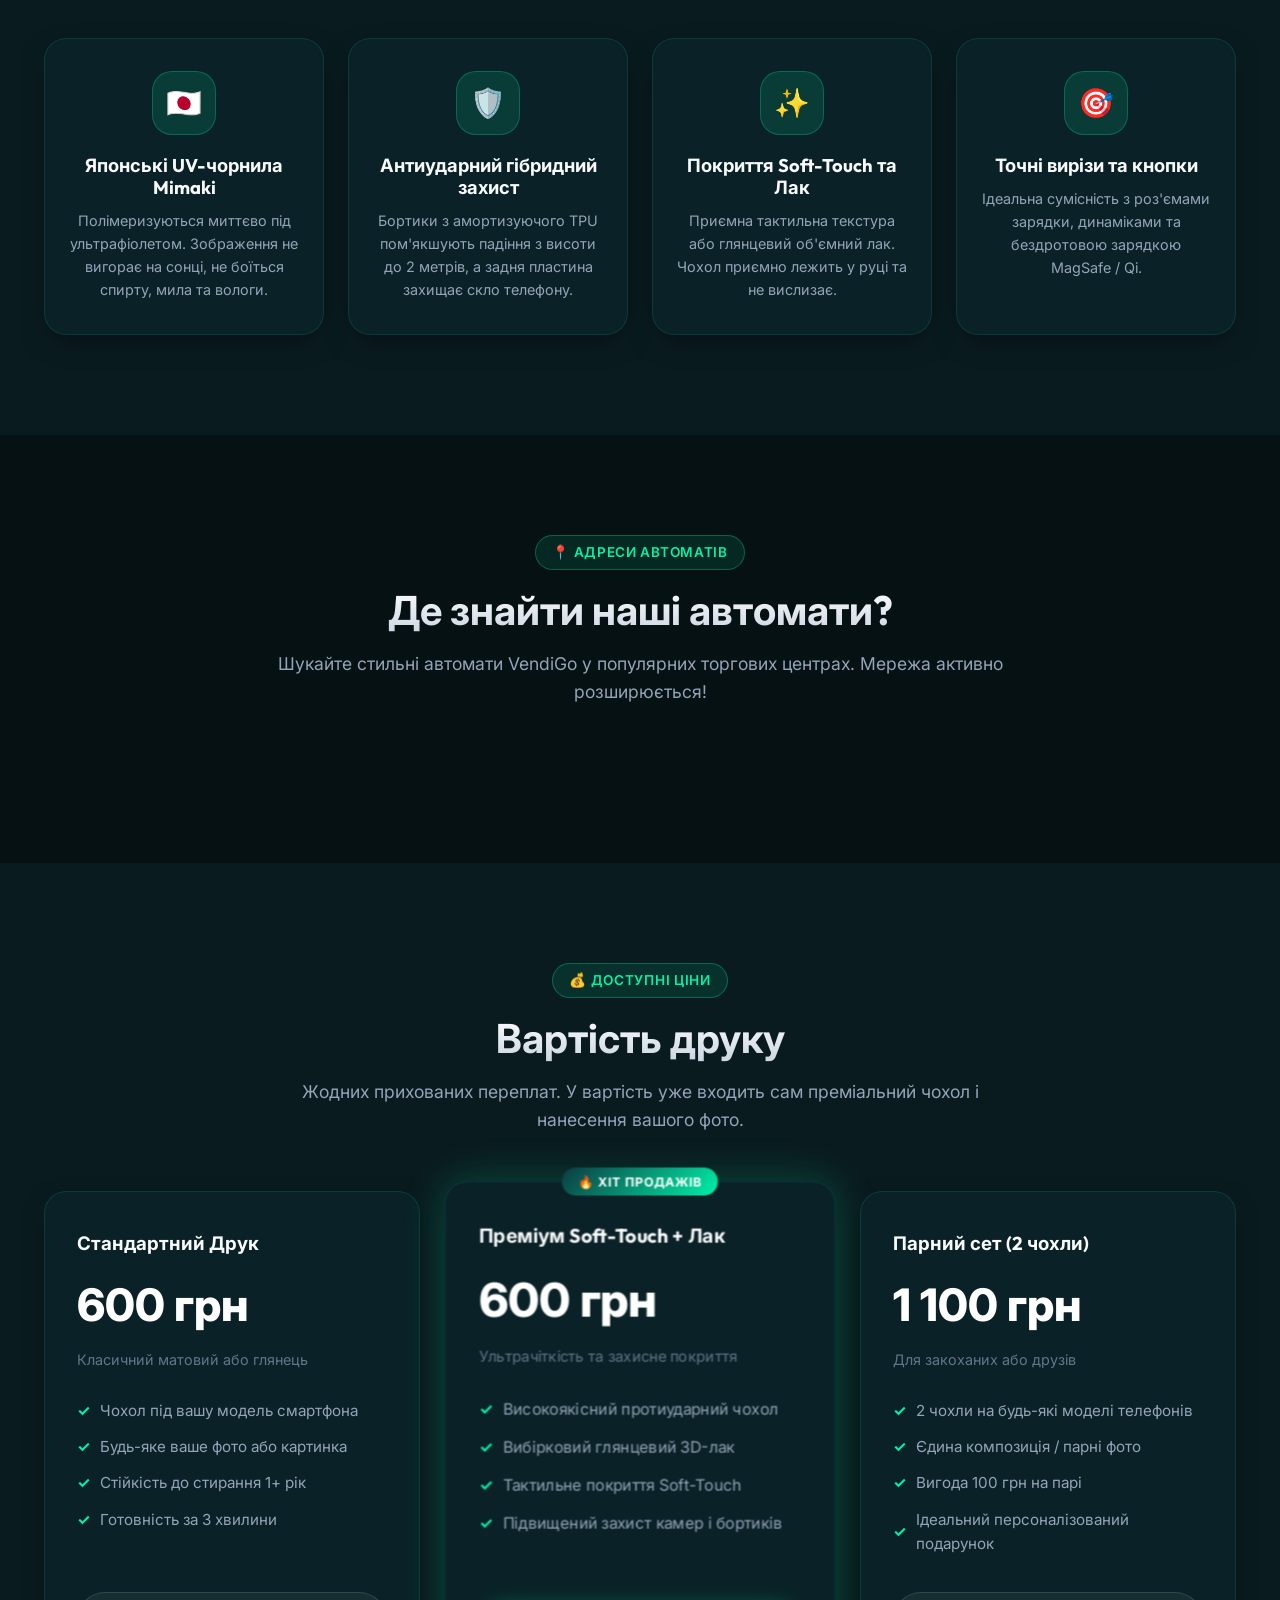
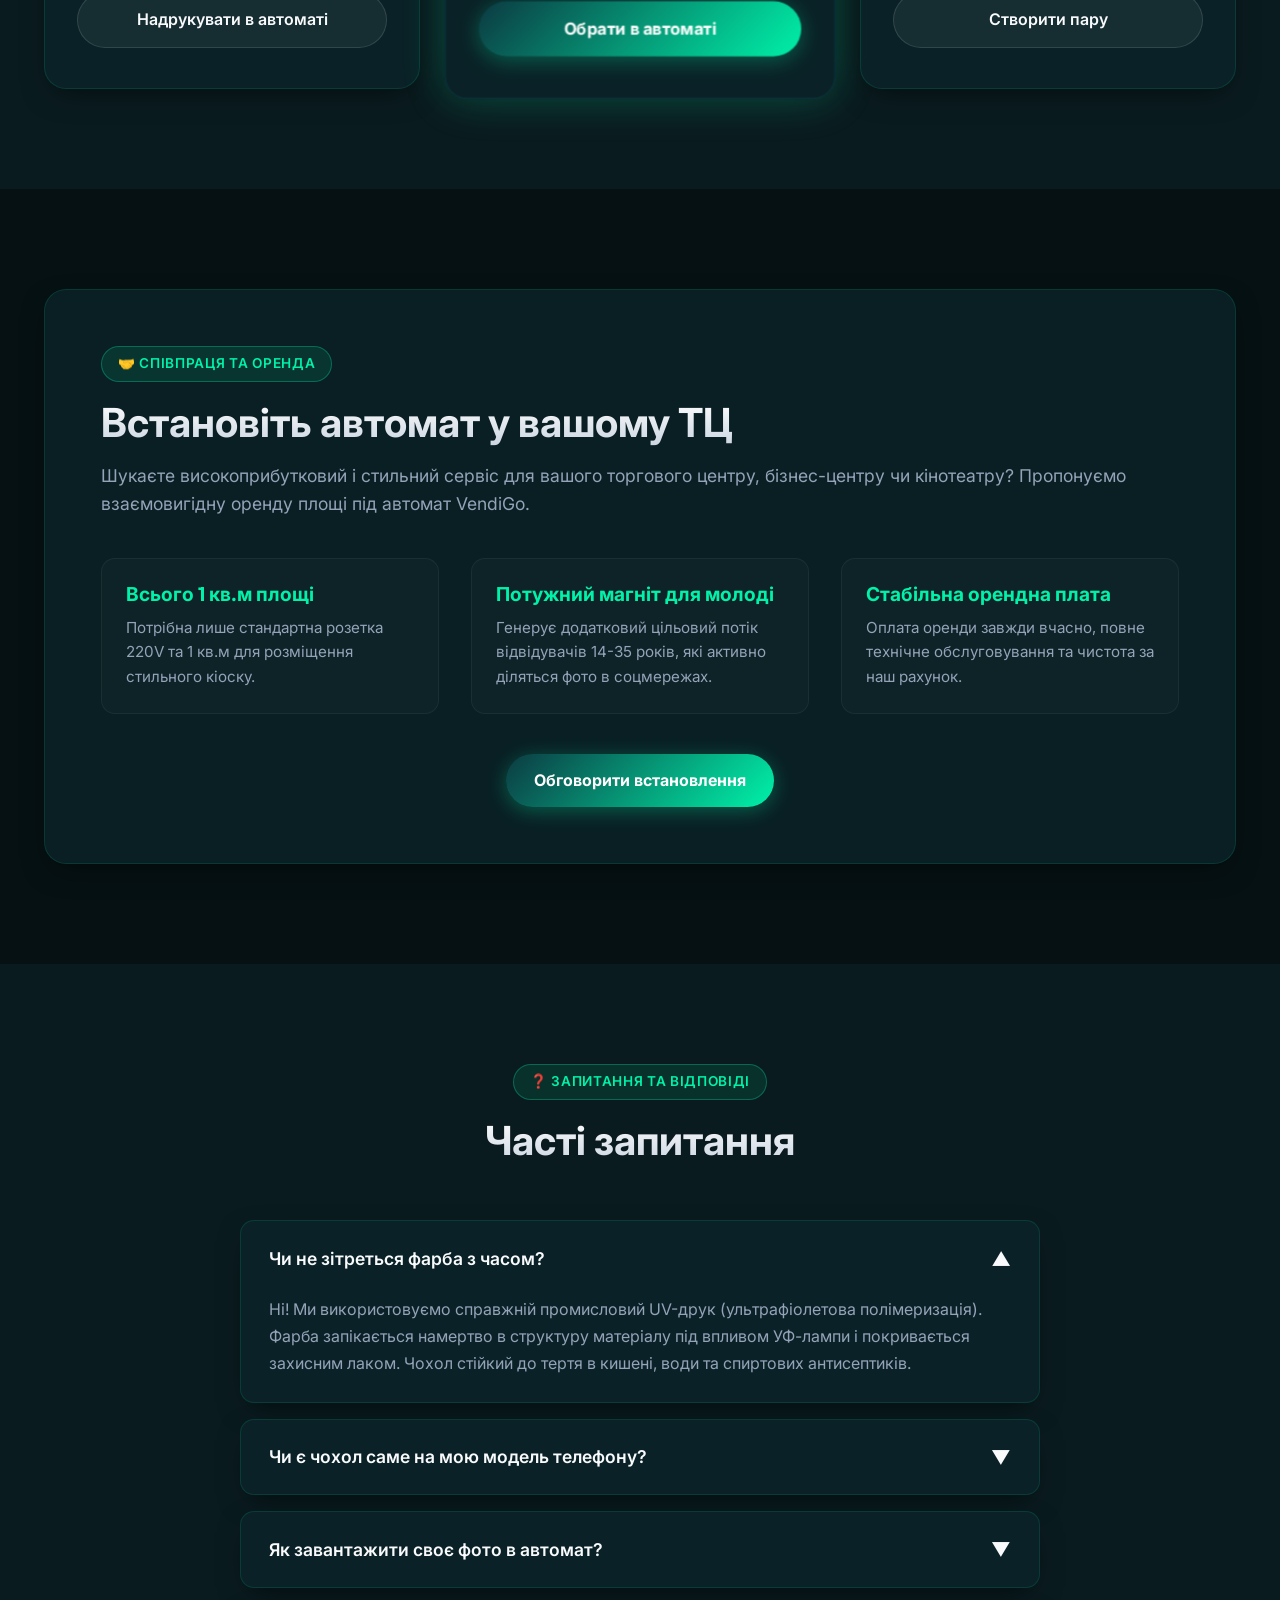
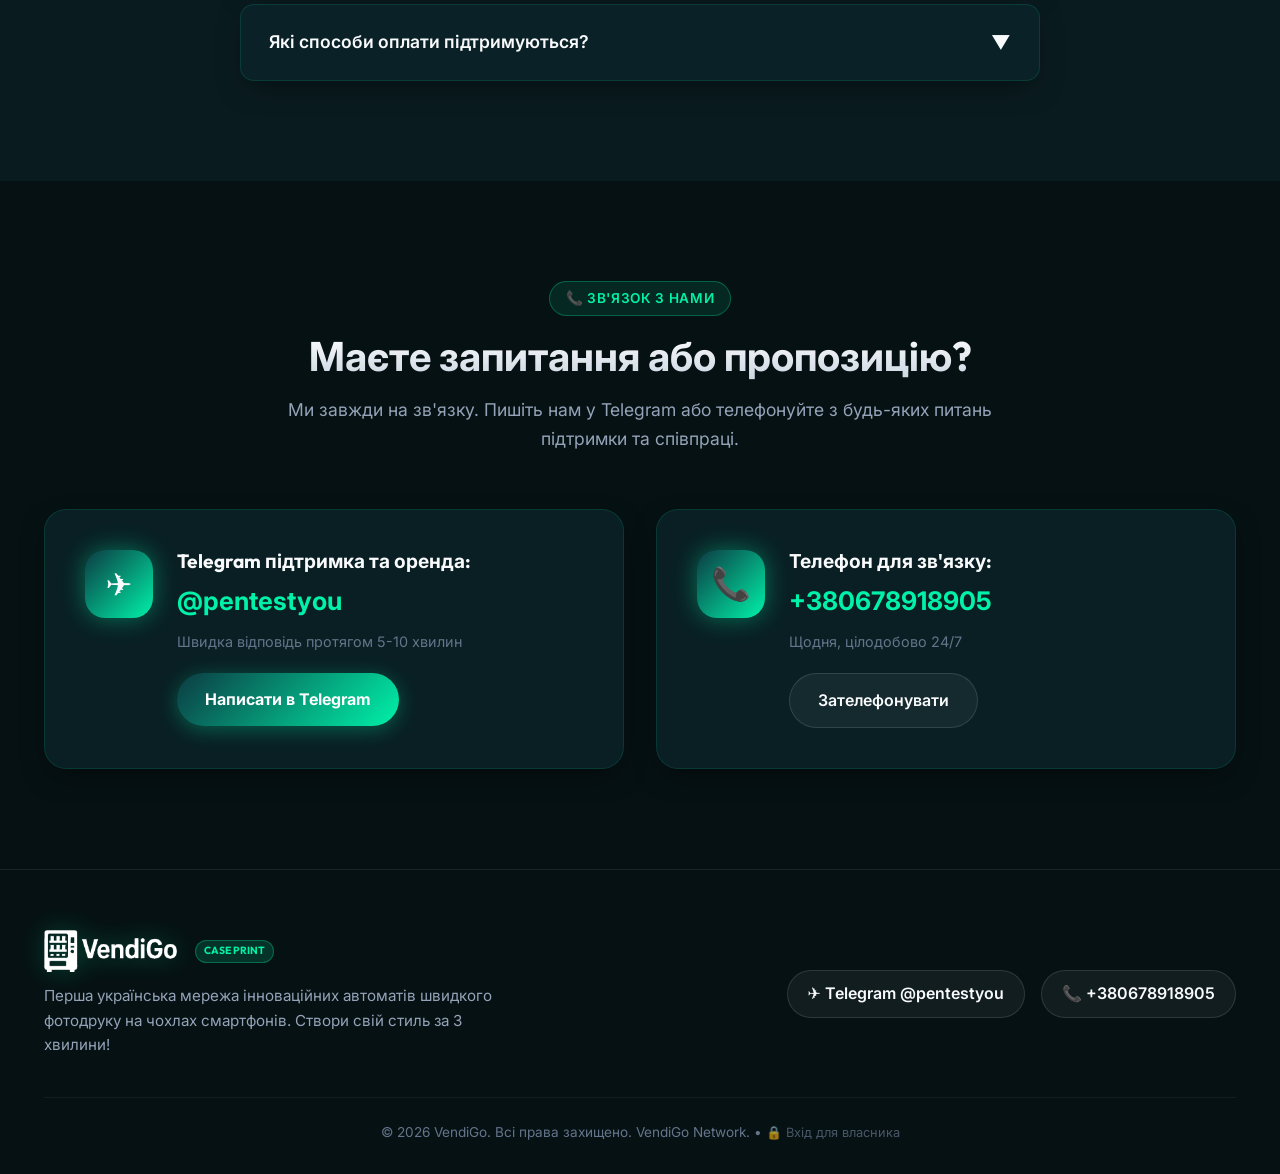
==== commit ea191124: "Update case printing price to 600 UAH across all sections and config" ====
--- a/index.html
+++ b/index.html
@@ -202,7 +202,7 @@
           <div class="designer-summary">
             <div>
               <div style="font-size: 0.85rem; color: var(--text-muted);" data-i18n="designer_price_from">Ціна друку в автоматі:</div>
-              <div class="summary-price-val">від 249 грн</div>
+              <div class="summary-price-val">600 грн</div>
               <div style="font-size: 0.8rem; color: var(--accent-green);" data-i18n="designer_time_est">Час друку: ~2 хв 45 сек</div>
             </div>
             <button type="button" class="btn-primary" id="btn-generate-code" data-i18n="designer_generate_code">
@@ -322,7 +322,7 @@
       <div class="pricing-grid">
         <div class="glass-card pricing-card">
           <h3 data-i18n="price_card_1_title">Стандартний Друк</h3>
-          <div class="price-val" data-i18n="price_card_1_cost">249 грн</div>
+          <div class="price-val" data-i18n="price_card_1_cost">600 грн</div>
           <div class="price-sub" data-i18n="price_card_1_sub">Класичний матовий або глянець</div>
           <ul class="price-features">
             <li><span class="feat-check">✓</span> <span data-i18n="price_card_1_f1">Чохол під вашу модель смартфона</span></li>
@@ -336,7 +336,7 @@
         <div class="glass-card pricing-card featured">
           <div class="popular-badge" data-i18n="price_card_2_badge">🔥 ХІТ ПРОДАЖІВ</div>
           <h3 data-i18n="price_card_2_title">Преміум Soft-Touch + Лак</h3>
-          <div class="price-val" data-i18n="price_card_2_cost">299 грн</div>
+          <div class="price-val" data-i18n="price_card_2_cost">600 грн</div>
           <div class="price-sub" data-i18n="price_card_2_sub">Ультрачіткість та захисне покриття</div>
           <ul class="price-features">
             <li><span class="feat-check">✓</span> <span data-i18n="price_card_2_f1">Високоякісний протиударний чохол</span></li>
@@ -349,7 +349,7 @@
 
         <div class="glass-card pricing-card">
           <h3 data-i18n="price_card_3_title">Парний сет (2 чохли)</h3>
-          <div class="price-val" data-i18n="price_card_3_cost">499 грн</div>
+          <div class="price-val" data-i18n="price_card_3_cost">1 100 грн</div>
           <div class="price-sub" data-i18n="price_card_3_sub">Для закоханих або друзів</div>
           <ul class="price-features">
             <li><span class="feat-check">✓</span> <span data-i18n="price_card_3_f1">2 чохли на будь-які моделі телефонів</span></li>
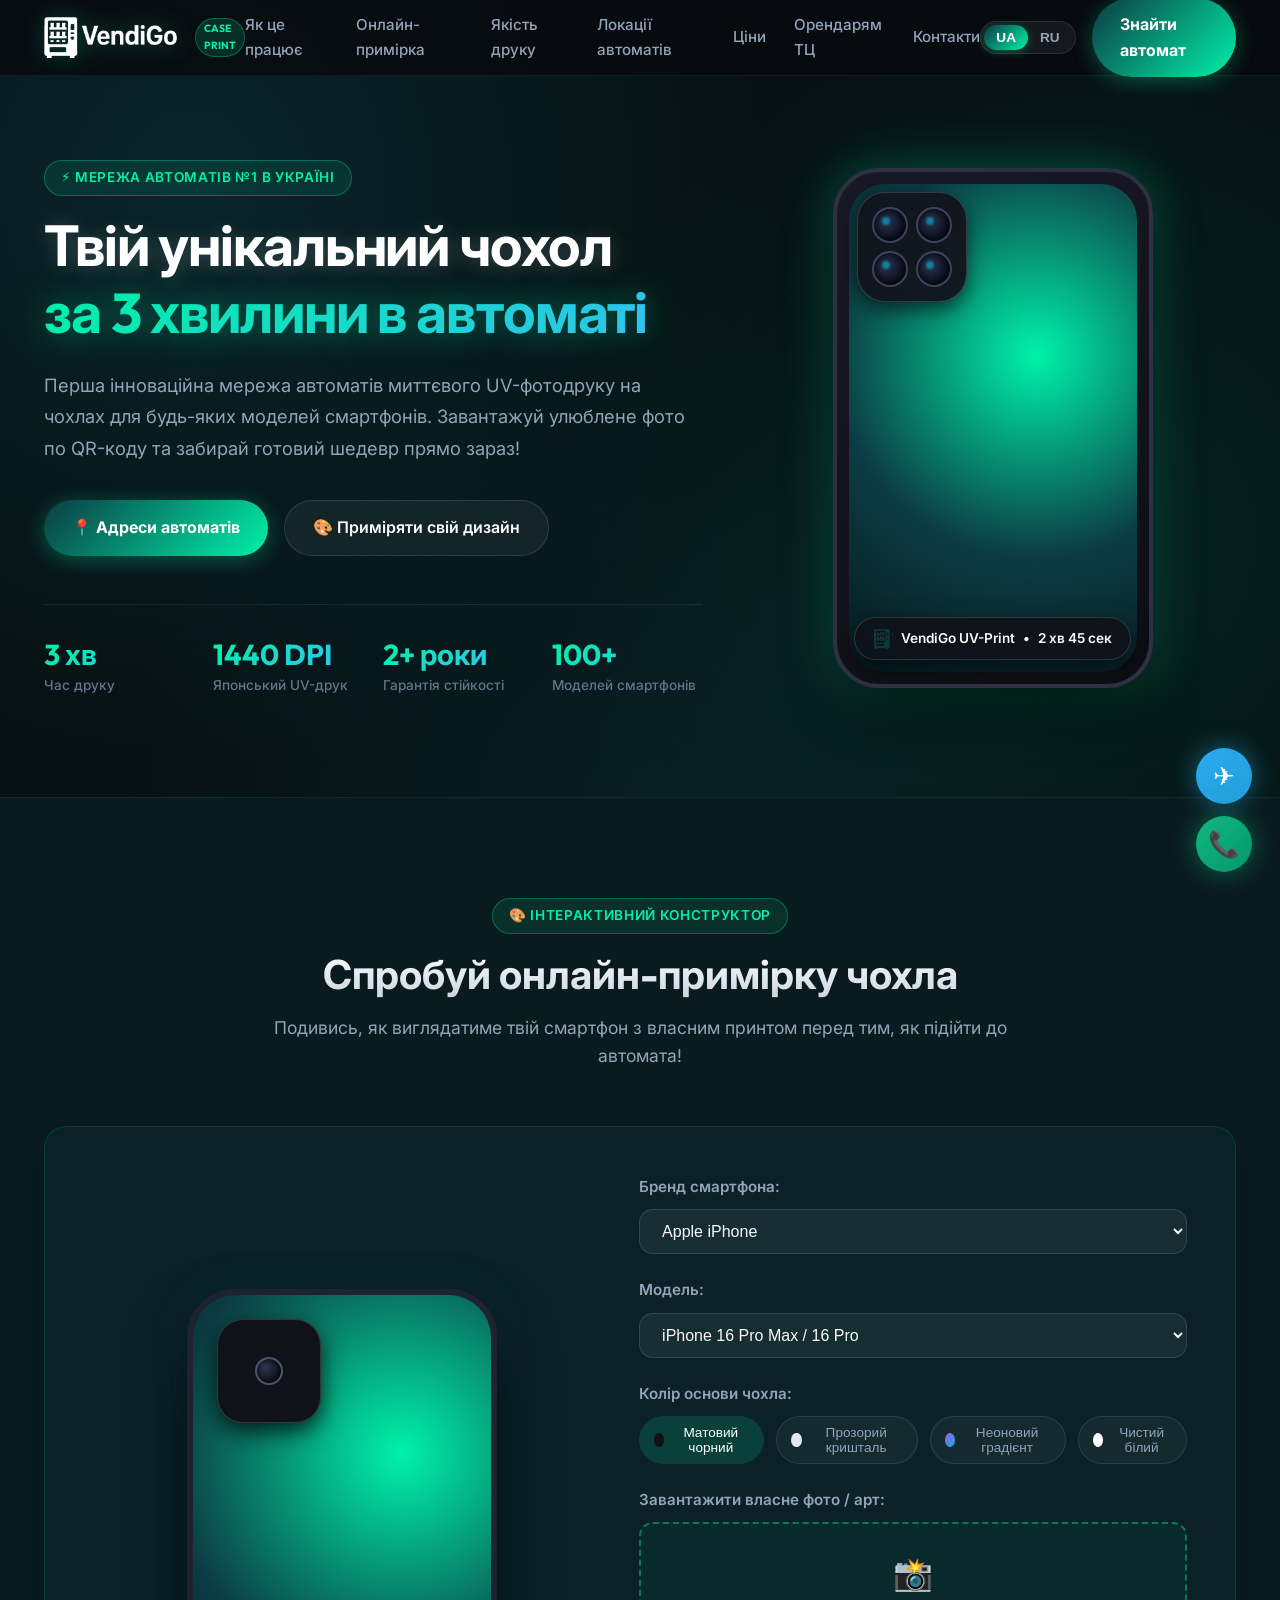
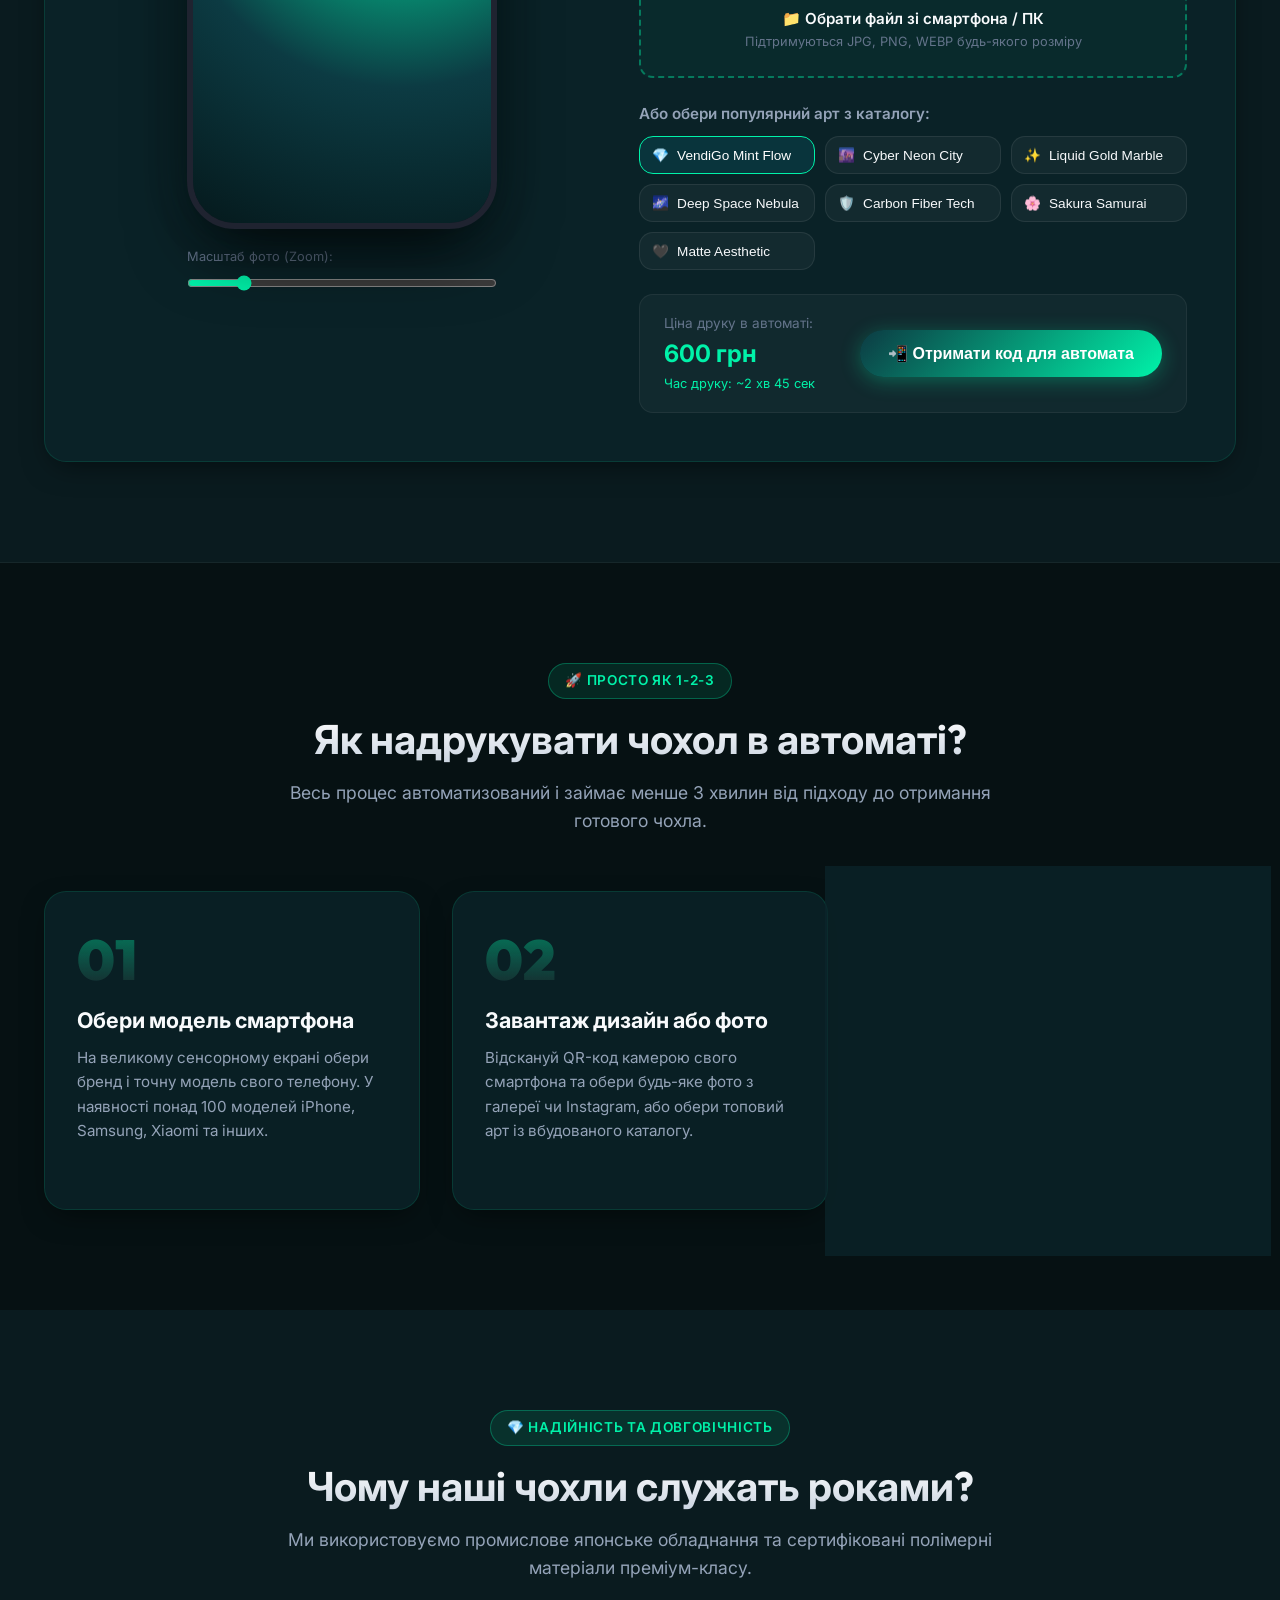
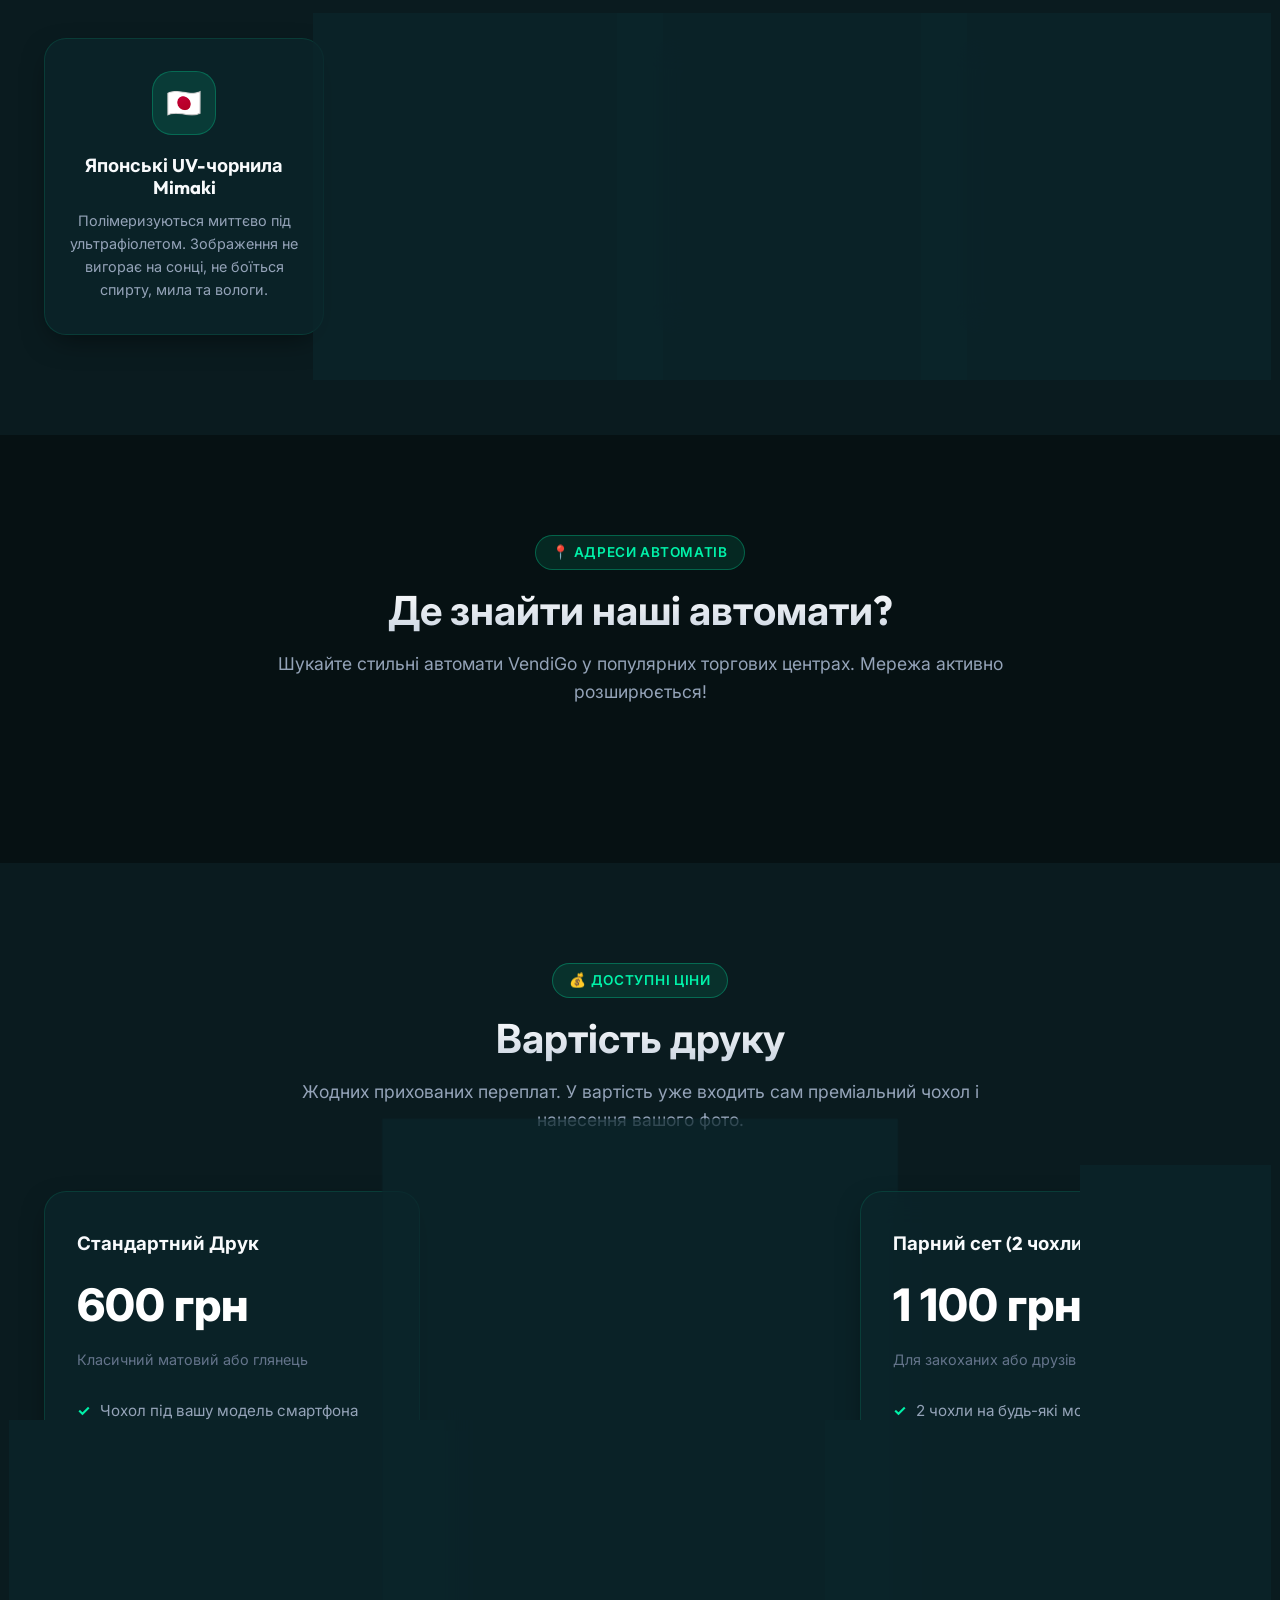
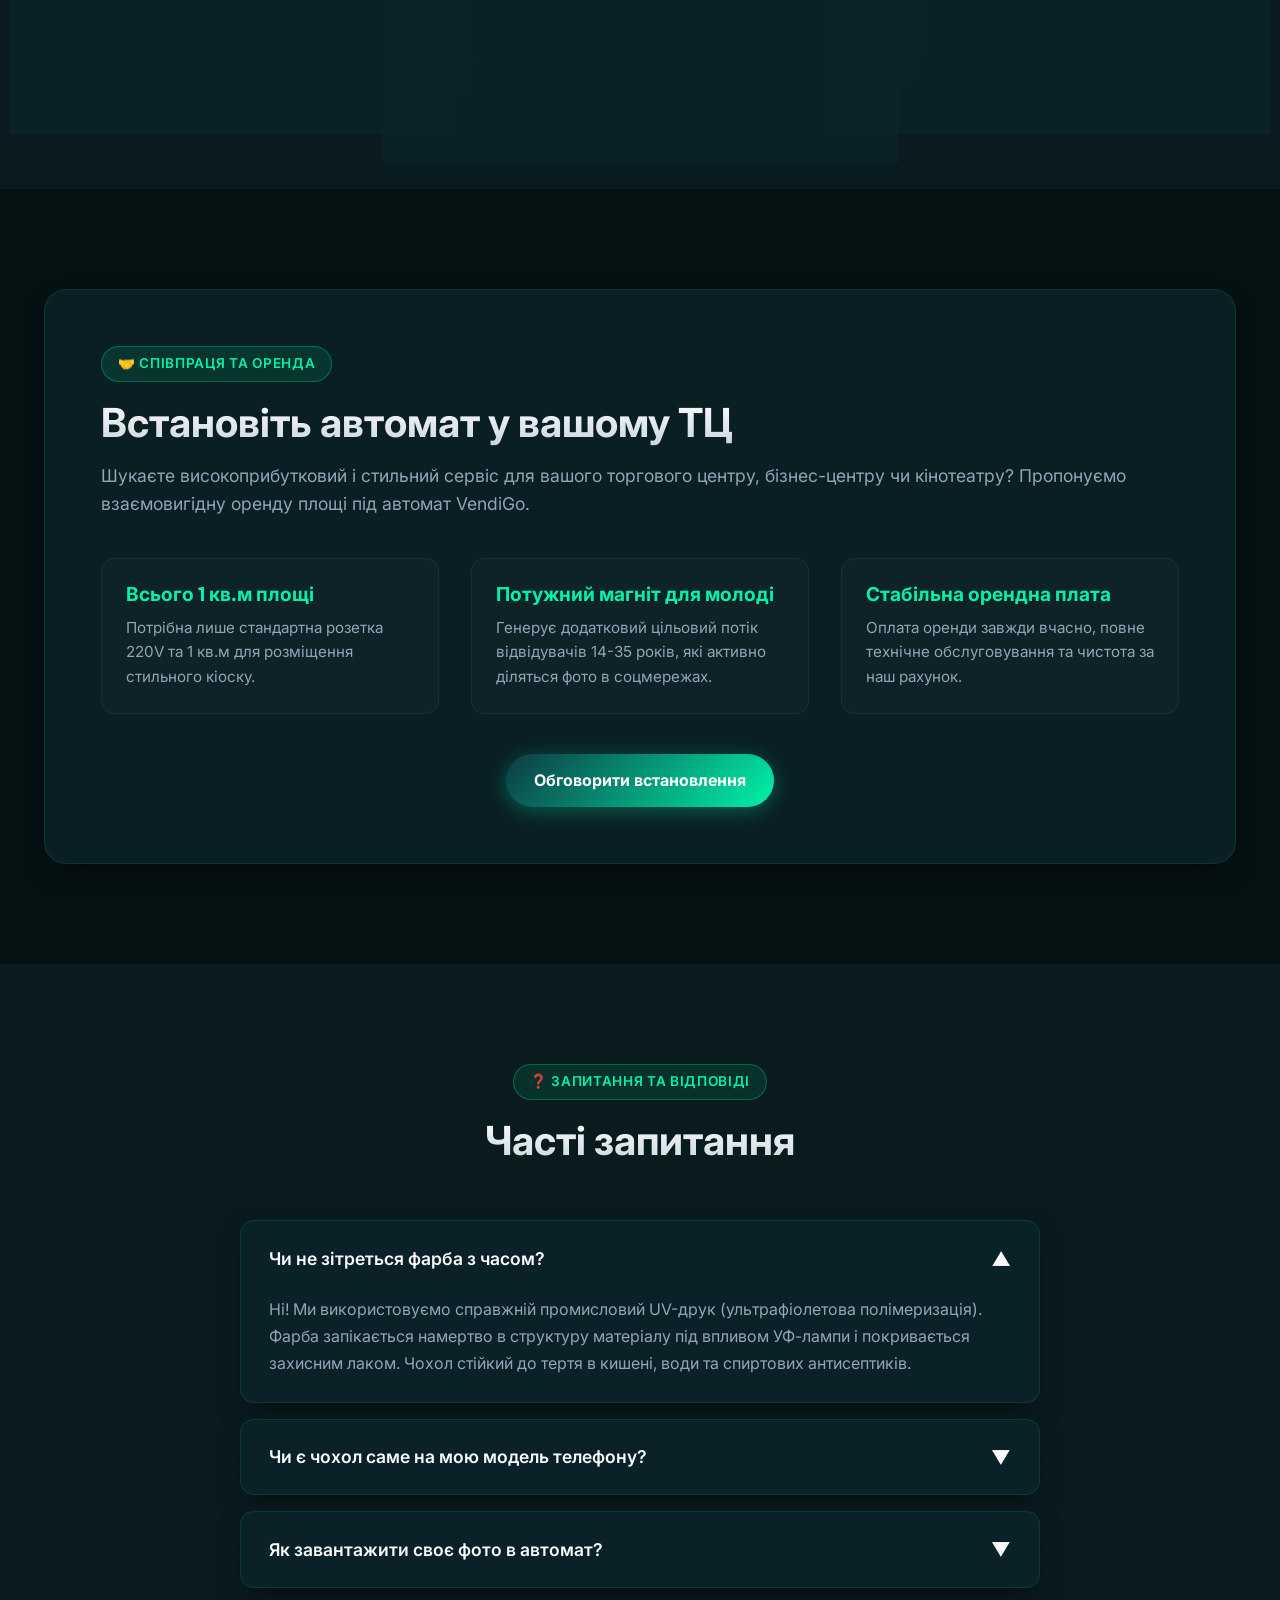
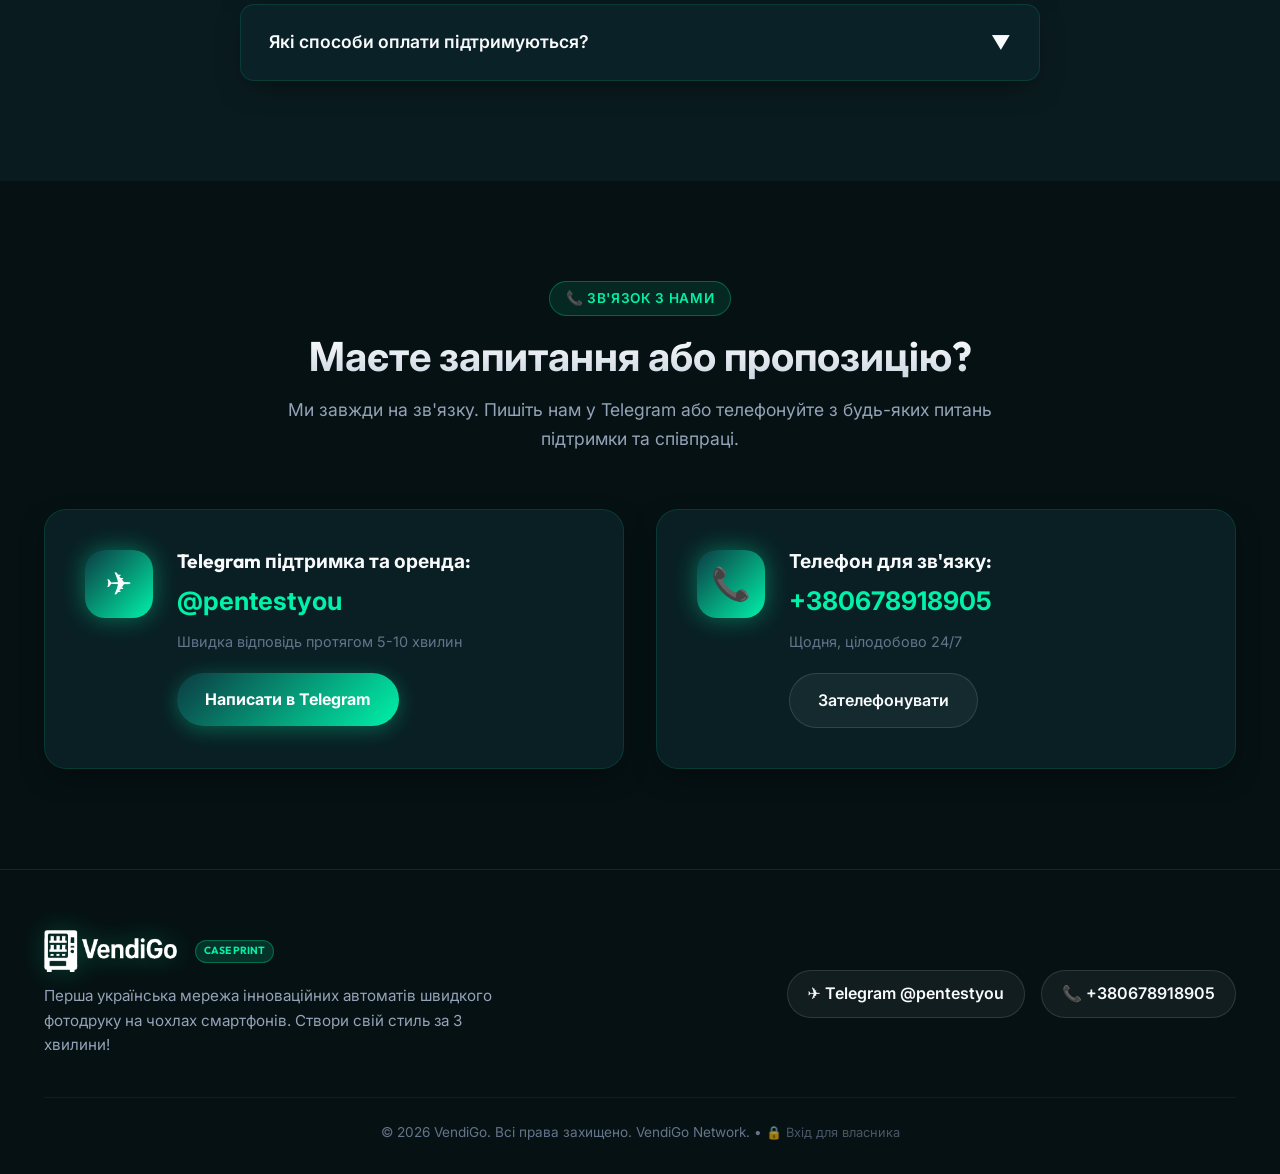
==== commit b50bcbae: "Fix mobile text contrast: high-contrast white and mint hero title, optimize mobile header and spacin" ====
--- a/index.html
+++ b/index.html
@@ -59,8 +59,8 @@
       <div class="hero-content">
         <div class="section-badge" data-i18n="hero_badge">⚡ МЕРЕЖА АВТОМАТІВ №1 В УКРАЇНІ</div>
         <h1 class="hero-title">
-          <span data-i18n="hero_title_1">Твій унікальний чохол</span><br>
-          <span data-i18n="hero_title_2">за 3 хвилини в автоматі</span>
+          <span class="title-white" data-i18n="hero_title_1">Твій унікальний чохол</span><br>
+          <span class="title-mint" data-i18n="hero_title_2">за 3 хвилини в автоматі</span>
         </h1>
         <p class="hero-desc" data-i18n="hero_desc">
           Перша інноваційна мережа автоматів миттєвого UV-фотодруку на чохлах для будь-яких моделей смартфонів. Завантажуй улюблене фото по QR-коду та забирай готовий шедевр прямо зараз!
--- a/css/style.css
+++ b/css/style.css
@@ -321,12 +321,28 @@
   font-size: 3.5rem;
   margin-bottom: 24px;
   letter-spacing: -0.02em;
+  color: #ffffff;
+  line-height: 1.2;
 }
 
 .hero-title span {
-  background: var(--accent-gradient);
-  -webkit-background-clip: text;
-  -webkit-text-fill-color: transparent;
+  display: inline-block;
+}
+
+.hero-title span:first-child,
+.hero-title span.title-white {
+  color: #ffffff !important;
+  -webkit-text-fill-color: #ffffff !important;
+  background: none !important;
+  text-shadow: 0 2px 20px rgba(255, 255, 255, 0.2);
+}
+
+.hero-title span:last-child,
+.hero-title span.title-mint {
+  background: linear-gradient(135deg, #00f2a9 0%, #38bdf8 100%) !important;
+  -webkit-background-clip: text !important;
+  -webkit-text-fill-color: transparent !important;
+  text-shadow: 0 0 35px rgba(0, 242, 169, 0.45);
 }
 
 .hero-desc {
@@ -353,7 +369,7 @@
 
 .stat-item h3 {
   font-size: 1.8rem;
-  background: var(--accent-gradient);
+  background: linear-gradient(135deg, #00f2a9 0%, #38bdf8 100%);
   -webkit-background-clip: text;
   -webkit-text-fill-color: transparent;
   margin-bottom: 4px;
@@ -1322,16 +1338,29 @@
 }
 
 @media (max-width: 768px) {
+  .header {
+    height: 66px;
+  }
+  .logo-tag {
+    display: none;
+  }
+  .logo-img {
+    height: 34px;
+  }
+  .lang-btn {
+    padding: 4px 10px;
+    font-size: 0.8rem;
+  }
   .nav-links {
     position: fixed;
-    top: 76px;
+    top: 66px;
     left: 0;
     right: 0;
-    background: #0f1118;
+    background: #0b1d22;
     flex-direction: column;
-    padding: 32px;
-    gap: 20px;
-    border-bottom: 1px solid rgba(255, 255, 255, 0.1);
+    padding: 28px 24px;
+    gap: 18px;
+    border-bottom: 1px solid rgba(0, 242, 169, 0.2);
     transform: translateY(-120%);
     transition: transform 0.3s ease;
   }
@@ -1340,15 +1369,65 @@
   }
   .burger-btn {
     display: block;
+    padding: 4px;
   }
   .header-cta {
     display: none;
   }
+
+  .hero-section {
+    padding: 100px 0 50px 0;
+  }
   .hero-title {
     font-size: 2.2rem;
+    line-height: 1.25;
+    margin-bottom: 18px;
+  }
+  .hero-desc {
+    font-size: 1rem;
+    line-height: 1.6;
+    margin-bottom: 28px;
+  }
+  .hero-buttons {
+    flex-direction: column;
+    gap: 12px;
+    margin-bottom: 36px;
+  }
+  .hero-buttons .btn-primary,
+  .hero-buttons .btn-secondary {
+    width: 100%;
+    padding: 14px 20px;
+  }
+  .hero-stats {
+    gap: 14px;
+    padding-top: 24px;
+  }
+  .stat-item h3 {
+    font-size: 1.55rem;
   }
   .section-title {
-    font-size: 2rem;
-  }
-}
-
+    font-size: 1.9rem;
+  }
+
+  /* Floating Contact Buttons on Mobile */
+  .floating-widget {
+    bottom: 20px;
+    right: 16px;
+    gap: 10px;
+  }
+  .floating-btn {
+    width: 48px;
+    height: 48px;
+    font-size: 1.3rem;
+  }
+}
+
+@media (max-width: 390px) {
+  .hero-title {
+    font-size: 1.95rem;
+  }
+  .hero-stats {
+    grid-template-columns: 1fr 1fr;
+  }
+}
+
